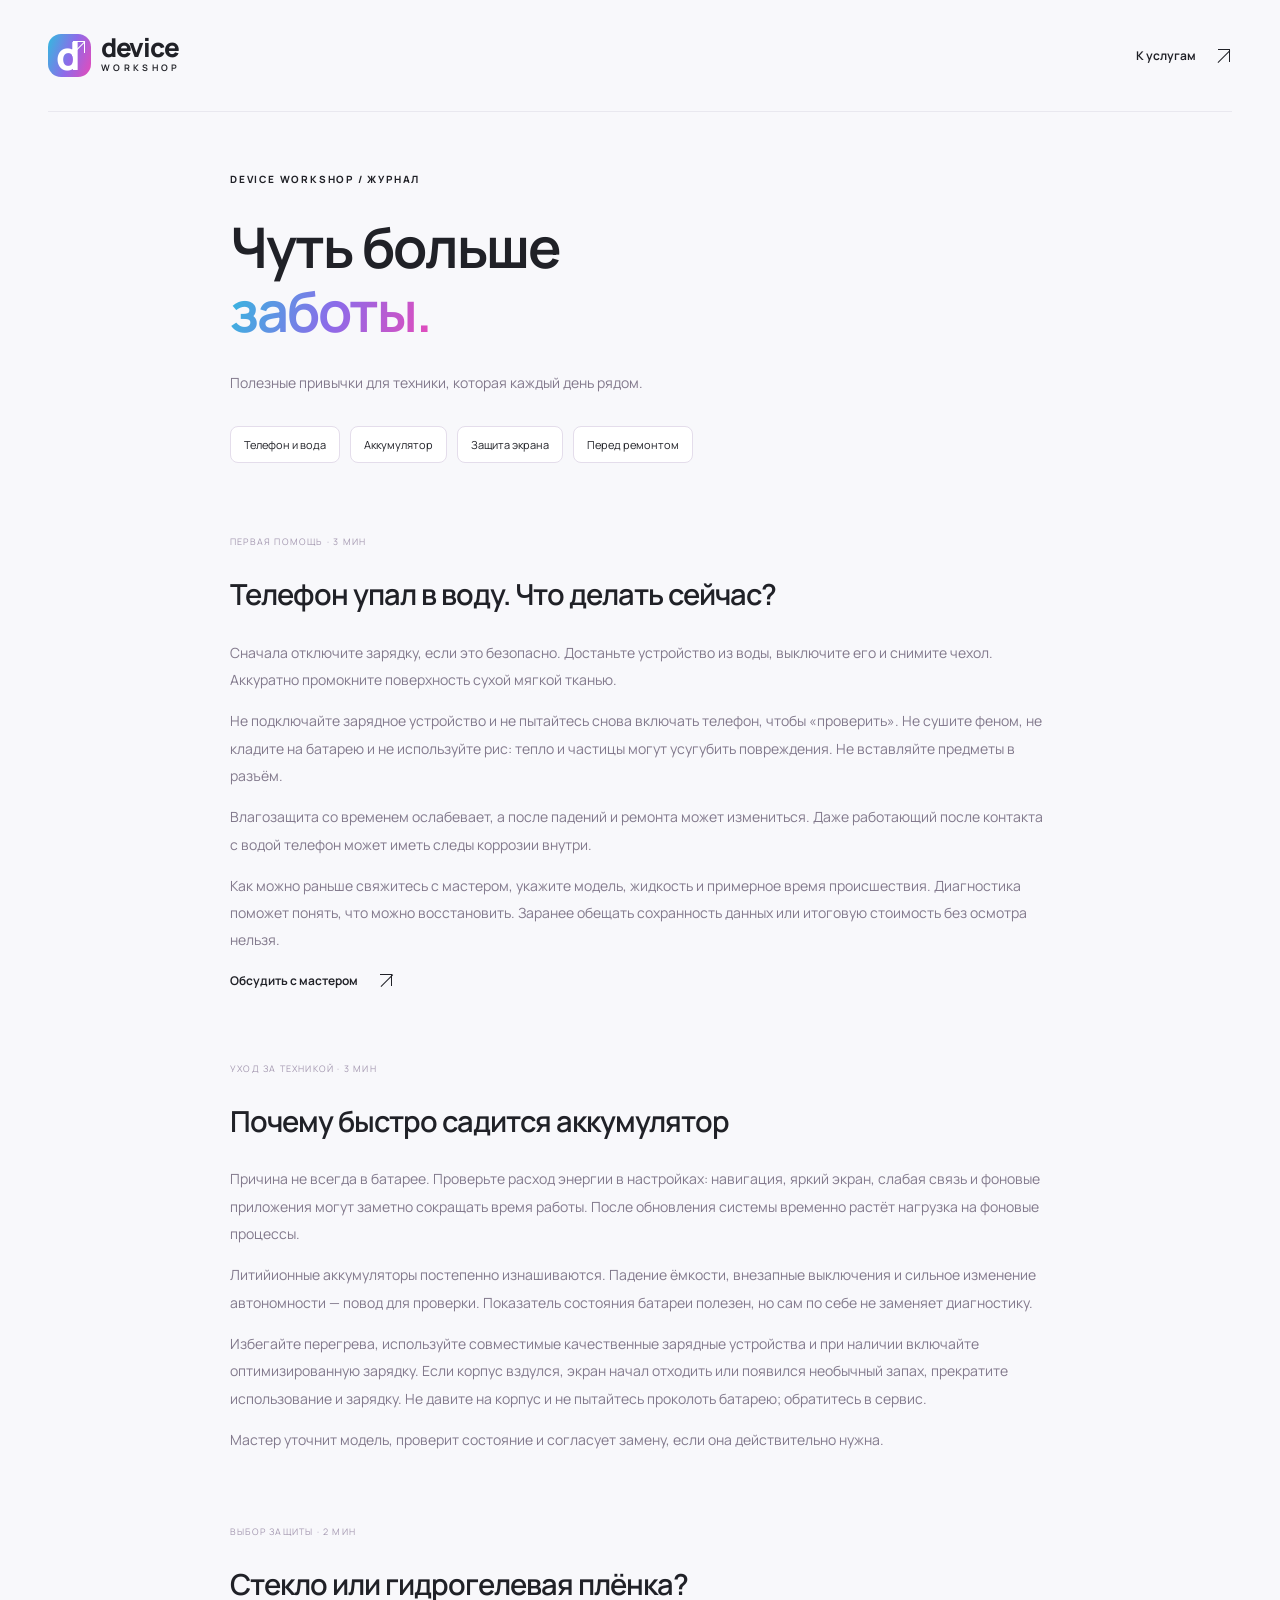
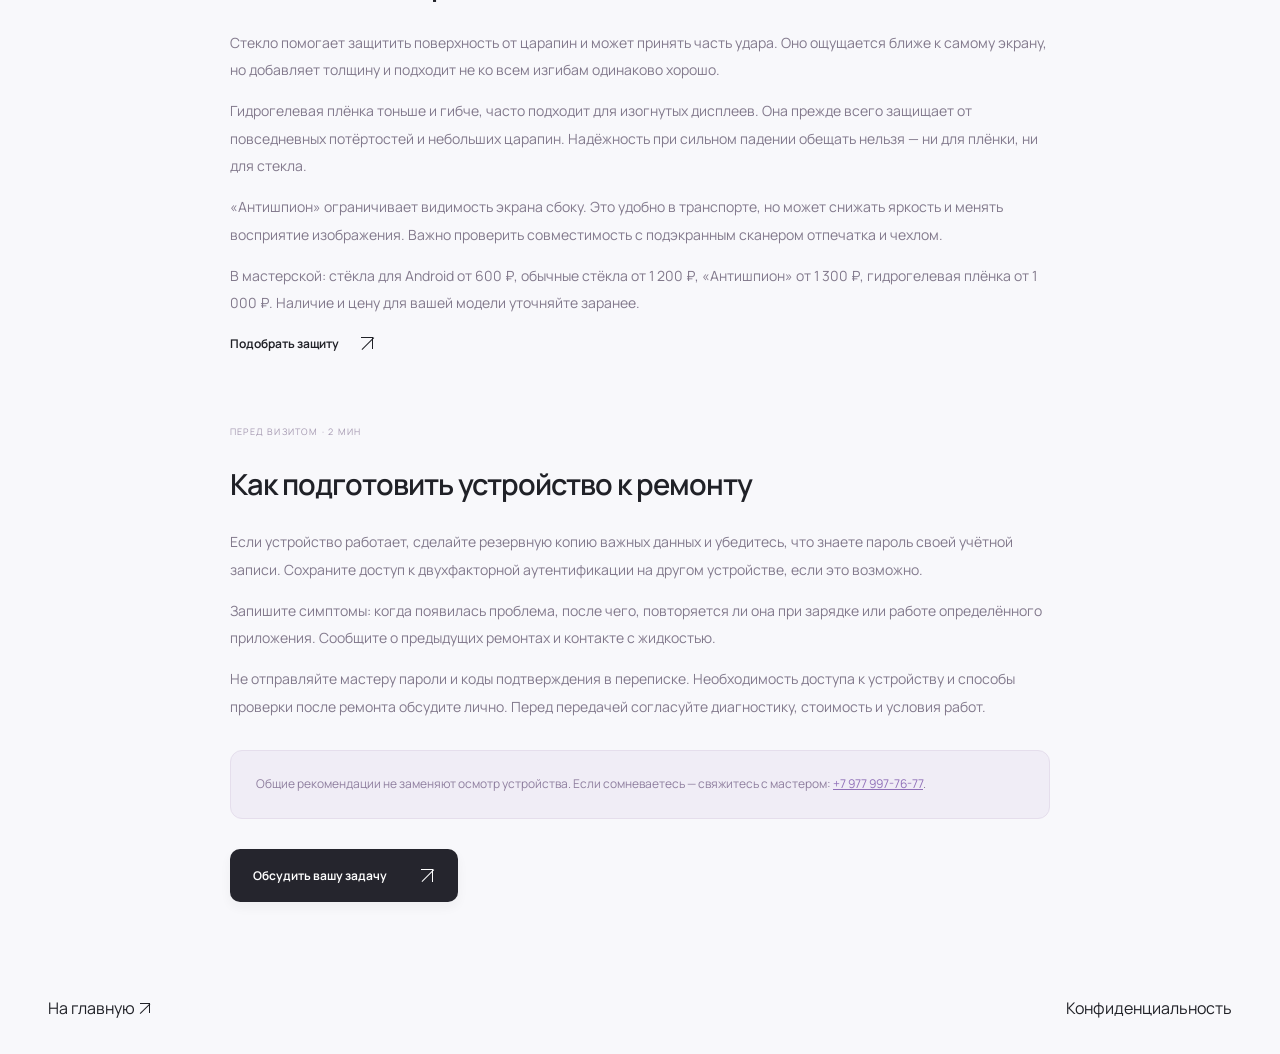
==== articles.html @ 43ae1306 "Create Device Workshop website, Telegram Mini App and bot" ====
<!doctype html><html lang="ru"><head><meta charset="utf-8"><meta name="viewport" content="width=device-width,initial-scale=1"><meta name="description" content="Что делать, если телефон упал в воду, как заботиться об аккумуляторе и выбрать защиту экрана. Советы Device Workshop."><title>Полезно знать — Device Workshop</title><link rel="icon" href="assets/favicon.svg"><link rel="stylesheet" href="styles.css"><link rel="stylesheet" href="layout.css"><link rel="stylesheet" href="extra.css"></head><body><header class="header shell"><a class="brand" href="index.html"><span class="brand-icon">d<span><span class="arrow-icon" aria-hidden="true"></span></span></span><span>device<span class="brand-sub">WORKSHOP</span></span></a><a class="text-link" href="miniapp.html">К услугам <span class="arrow-icon" aria-hidden="true"></span></a></header><main class="reading-page shell"><div class="eyebrow">DEVICE WORKSHOP / ЖУРНАЛ</div><h1>Чуть больше<br><span class="gradient-text">заботы.</span></h1><p class="reading-lead">Полезные привычки для техники, которая каждый день рядом.</p><nav class="reading-nav"><a href="#water">Телефон и вода</a><a href="#battery">Аккумулятор</a><a href="#protection">Защита экрана</a><a href="#backup">Перед ремонтом</a></nav><article id="water"><span class="article-kicker">ПЕРВАЯ ПОМОЩЬ · 3 МИН</span><h2>Телефон упал в воду. Что делать сейчас?</h2><p>Сначала отключите зарядку, если это безопасно. Достаньте устройство из воды, выключите его и снимите чехол. Аккуратно промокните поверхность сухой мягкой тканью.</p><p>Не подключайте зарядное устройство и не пытайтесь снова включать телефон, чтобы «проверить». Не сушите феном, не кладите на батарею и не используйте рис: тепло и частицы могут усугубить повреждения. Не вставляйте предметы в разъём.</p><p>Влагозащита со временем ослабевает, а после падений и ремонта может измениться. Даже работающий после контакта с водой телефон может иметь следы коррозии внутри.</p><p>Как можно раньше свяжитесь с мастером, укажите модель, жидкость и примерное время происшествия. Диагностика поможет понять, что можно восстановить. Заранее обещать сохранность данных или итоговую стоимость без осмотра нельзя.</p><a class="text-link" href="https://t.me/DeviceWorkshop">Обсудить с мастером <span class="arrow-icon" aria-hidden="true"></span></a></article><article id="battery"><span class="article-kicker">УХОД ЗА ТЕХНИКОЙ · 3 МИН</span><h2>Почему быстро садится аккумулятор</h2><p>Причина не всегда в батарее. Проверьте расход энергии в настройках: навигация, яркий экран, слабая связь и фоновые приложения могут заметно сокращать время работы. После обновления системы временно растёт нагрузка на фоновые процессы.</p><p>Литийионные аккумуляторы постепенно изнашиваются. Падение ёмкости, внезапные выключения и сильное изменение автономности — повод для проверки. Показатель состояния батареи полезен, но сам по себе не заменяет диагностику.</p><p>Избегайте перегрева, используйте совместимые качественные зарядные устройства и при наличии включайте оптимизированную зарядку. Если корпус вздулся, экран начал отходить или появился необычный запах, прекратите использование и зарядку. Не давите на корпус и не пытайтесь проколоть батарею; обратитесь в сервис.</p><p>Мастер уточнит модель, проверит состояние и согласует замену, если она действительно нужна.</p></article><article id="protection"><span class="article-kicker">ВЫБОР ЗАЩИТЫ · 2 МИН</span><h2>Стекло или гидрогелевая плёнка?</h2><p>Стекло помогает защитить поверхность от царапин и может принять часть удара. Оно ощущается ближе к самому экрану, но добавляет толщину и подходит не ко всем изгибам одинаково хорошо.</p><p>Гидрогелевая плёнка тоньше и гибче, часто подходит для изогнутых дисплеев. Она прежде всего защищает от повседневных потёртостей и небольших царапин. Надёжность при сильном падении обещать нельзя — ни для плёнки, ни для стекла.</p><p>«Антишпион» ограничивает видимость экрана сбоку. Это удобно в транспорте, но может снижать яркость и менять восприятие изображения. Важно проверить совместимость с подэкранным сканером отпечатка и чехлом.</p><p>В мастерской: стёкла для Android от 600 ₽, обычные стёкла от 1 200 ₽, «Антишпион» от 1 300 ₽, гидрогелевая плёнка от 1 000 ₽. Наличие и цену для вашей модели уточняйте заранее.</p><a class="text-link" href="miniapp.html">Подобрать защиту <span class="arrow-icon" aria-hidden="true"></span></a></article><article id="backup"><span class="article-kicker">ПЕРЕД ВИЗИТОМ · 2 МИН</span><h2>Как подготовить устройство к ремонту</h2><p>Если устройство работает, сделайте резервную копию важных данных и убедитесь, что знаете пароль своей учётной записи. Сохраните доступ к двухфакторной аутентификации на другом устройстве, если это возможно.</p><p>Запишите симптомы: когда появилась проблема, после чего, повторяется ли она при зарядке или работе определённого приложения. Сообщите о предыдущих ремонтах и контакте с жидкостью.</p><p>Не отправляйте мастеру пароли и коды подтверждения в переписке. Необходимость доступа к устройству и способы проверки после ремонта обсудите лично. Перед передачей согласуйте диагностику, стоимость и условия работ.</p></article><aside class="document-note">Общие рекомендации не заменяют осмотр устройства. Если сомневаетесь — свяжитесь с мастером: <a href="tel:+79779977677">+7 977 997-76-77</a>.</aside><a class="button button-dark" href="miniapp.html">Обсудить вашу задачу <span class="arrow-icon" aria-hidden="true"></span></a></main><footer class="footer shell"><a href="index.html">На главную <span class="arrow-icon" aria-hidden="true"></span></a><a href="privacy.html">Конфиденциальность</a></footer></body></html>
---- styles.css ----
@font-face{font-family:Manrope;src:url('assets/manrope.ttf') format('truetype');font-style:normal;font-weight:200 800;font-display:swap}

:root{--ink:#202127;--muted:#83838f;--paper:#f8f8fb;--purple:#8e6be9;--line:#e9e8ef;--gradient:linear-gradient(110deg,#36b7df 3%,#8d6be9 52%,#e74ab9 100%)}
*{box-sizing:border-box}html{scroll-behavior:smooth;scroll-padding-top:35px}body{margin:0;background:var(--paper);color:var(--ink);font-family:Manrope,Arial,sans-serif;-webkit-font-smoothing:antialiased}button,input,select,textarea{font:inherit}button,a{-webkit-tap-highlight-color:transparent}a{color:inherit;text-decoration:none}button{cursor:pointer}button:focus-visible,a:focus-visible,select:focus-visible,textarea:focus-visible{outline:3px solid #8e6be9;outline-offset:5px}button{color:inherit}::selection{background:#ded2ff}.shell{width:min(1200px,calc(100% - 96px));margin-inline:auto}.header{height:112px;display:flex;align-items:center;justify-content:space-between;border-bottom:1px solid var(--line);gap:25px}.brand{display:flex;align-items:center;gap:10px;font-size:26px;letter-spacing:-1.3px;font-weight:800;line-height:1}.brand-icon{display:flex;align-items:center;justify-content:center;width:43px;height:43px;background:var(--gradient);border-radius:13px;color:white;font-size:39px;letter-spacing:-4px;padding-right:8px;position:relative}.brand-icon>span{font-size:19px;position:absolute;right:4px;top:4px}.brand-sub{display:block;font-size:9px;letter-spacing:3.3px;line-height:1.8;font-weight:650}.desktop-nav{display:flex;gap:29px;font-size:12px;font-weight:600}.desktop-nav a:hover,.text-link:hover{color:var(--purple)}.header-contact{font-size:13px;font-weight:750;white-space:nowrap}.header-contact>span{margin-left:13px;color:var(--purple);font-size:20px}.menu-toggle{display:none}.mobile-nav[hidden]{display:none}.hero{display:grid;grid-template-columns:1.08fr 1fr;align-items:center;min-height:655px;padding-block:55px 45px;gap:20px}.eyebrow{font-size:10px;letter-spacing:1.8px;font-weight:750;display:flex;align-items:center;gap:9px}.status-dot{width:6px;height:6px;display:inline-block;flex-shrink:0;border-radius:50%;background:#83b68a;box-shadow:0 0 0 4px #83b68a14}h1{font-size:clamp(52px,5.7vw,79px);letter-spacing:-4.5px;line-height:1.08;margin:29px 0 25px;font-weight:650}.gradient-text{background:var(--gradient);background-clip:text;-webkit-text-fill-color:transparent}.hero-description{font-size:14px;line-height:1.9;color:#777883;margin:0}.hero-actions{display:flex;gap:28px;align-items:center;margin-top:32px}.button{border:0;border-radius:10px;padding:18px 23px;display:inline-flex;justify-content:space-between;align-items:center;gap:32px;font-size:12px;font-weight:650;transition:transform .2s,background .2s}.button:hover{transform:translateY(-3px)}.button-dark{background:#25252d;color:white;box-shadow:0 5px 12px #2021270c}.button-dark:hover{background:#45404f}.button>span{font-size:19px;font-weight:400}.text-link{display:inline-flex;align-items:center;gap:20px;font-size:12px;font-weight:650;transition:color .2s}.text-link>span{font-size:19px}.hero-rating{display:flex;align-items:center;gap:12px;margin-top:42px;width:max-content}.rating-logo{display:grid;place-items:center;border:1px solid var(--line);background:white;border-radius:50%;width:35px;height:35px;color:#fc493e;font-size:23px;font-weight:600}.hero-rating strong{display:block;font-size:12px}.stars{color:#b99957;letter-spacing:3px;font-size:12px}.hero-rating .stars{margin-left:8px;font-size:10px}.hero-rating small{display:block;font-size:9px;color:var(--muted);margin-top:4px}.rating-arrow{font-size:16px;margin-left:10px;color:#92919d}.hero-art{height:530px;position:relative;display:grid;place-items:center;isolation:isolate}.art-glow{position:absolute;width:420px;height:420px;background:radial-gradient(ellipse at 30% 30%,#d5efff 0,transparent 60%),radial-gradient(ellipse at 70% 65%,#ead6fa,transparent 65%);filter:blur(20px);z-index:-2}.orbit{position:absolute;width:450px;height:450px;border:1px solid #e4e0f0;border-radius:50%;z-index:-1;transform:rotate(-30deg) scaleY(.75)}.orbit-two{transform:rotate(35deg) scaleY(.75);width:510px;height:480px;border-style:dashed;opacity:.6}.phone{position:relative;width:230px;height:448px;border-radius:43px;padding:8px;background:linear-gradient(110deg,#c6c5d0,#44414d 23%,#b6b2c4 52%,#47434e 85%,#b4afc3);box-shadow:16px 25px 35px #6b52702b,2px 2px 2px #fff inset;transform:rotate(-12deg);animation:float-phone 7s ease-in-out infinite}.phone-screen{height:100%;overflow:hidden;position:relative;background:#171621;border-radius:35px;border:3px solid #17151d}.phone-island{position:absolute;width:71px;height:20px;top:9px;left:50%;transform:translateX(-50%);border-radius:30px;background:#111015;z-index:5}.screen-time{position:absolute;top:48px;left:0;width:100%;text-align:center;color:#f8eeff;font-size:45px;font-weight:550;letter-spacing:-3px;z-index:3}.screen-orb{position:absolute;border-radius:50%;filter:blur(1px)}.orb-one{width:350px;height:350px;top:105px;left:-180px;background:radial-gradient(circle at 65% 30%,#ab83f2,#704bda 45%,#29174a 72%);box-shadow:inset -6px 3px 25px #f5ceff}.orb-two{width:330px;height:330px;top:65px;left:65px;background:radial-gradient(circle at 0% 40%,#b9daff,#79a6f2 38%,#57338e 68%);box-shadow:inset 5px 5px 30px #c9e0ff}.orb-three{width:290px;height:290px;top:220px;left:0;background:radial-gradient(circle at 45% 10%,#f4acdf,#ad71bd 43%,#38203e 73%);box-shadow:inset 0 3px 18px #f6d3f0}.screen-bottom{position:absolute;bottom:36px;left:22px;color:white;z-index:4}.screen-bottom>span{display:block;font-size:36px;margin-bottom:8px}.screen-bottom strong{font-size:20px;line-height:1.3;letter-spacing:-.6px}.screen-bottom small{display:block;font-size:6px;letter-spacing:2px;margin-top:16px;color:#eee1f1}.home-indicator{position:absolute;bottom:7px;width:72px;height:3px;background:#ffffffb0;border-radius:3px;left:50%;transform:translateX(-50%)}.phone-buttons{position:absolute;left:-2px;top:96px;width:3px;height:29px;background:#77717e;border-radius:3px;box-shadow:0 39px #77717e}.floating-label{display:flex;align-items:center;position:absolute;z-index:7;background:#ffffffdb;backdrop-filter:blur(12px);border:1px solid #fff;border-radius:13px;box-shadow:0 9px 35px #4f36690c;gap:11px;font-size:10px;font-weight:600;padding:13px 17px;animation:float-label 7s ease-in-out infinite}.label-top{top:72px;right:0;transform:rotate(5deg)}.label-symbol{font-size:24px;color:#a080d4}.label-bottom{bottom:68px;left:-12px;transform:rotate(-4deg);animation-delay:-3s}.label-bottom small{display:block;font-size:8px;color:var(--muted);margin-top:4px}.check-icon{display:grid;place-items:center;border-radius:50%;width:29px;height:29px;background:#f0ebfa;color:#9a78ce;font-size:16px}.art-spark{position:absolute;color:#b69ad9}.spark-one{font-size:47px;top:70px;left:35px}.spark-two{font-size:21px;right:48px;bottom:110px}.art-caption{position:absolute;bottom:4px;right:25px;color:#aaa4b3;font-size:7px;letter-spacing:2px}.benefits{display:flex;justify-content:space-between;align-items:center;border-block:1px solid var(--line);padding-block:24px;gap:20px}.benefits>span{display:flex;align-items:center;gap:12px;font-size:11px;font-weight:550;color:#73737d}.benefits i{font-style:normal;font-size:21px;color:#9e94b4}.section{padding-block:85px 0}.section-heading{display:flex;align-items:flex-end;justify-content:space-between;margin-bottom:32px;gap:24px}.section-heading h2{margin:14px 0 0}h2{font-size:40px;line-height:1.22;letter-spacing:-1.8px;font-weight:600}.section-heading>p{font-size:11px;line-height:1.9;color:var(--muted);margin:0 0 4px}.service-grid{display:grid;grid-template-columns:repeat(3,1fr);gap:16px}.service-card{border:1px solid var(--line);border-radius:18px;background:#fff;padding:26px;display:flex;flex-direction:column;min-height:278px;transition:transform .25s,box-shadow .25s}.service-card:hover{transform:translateY(-5px);box-shadow:0 15px 40px #43305e0a}.repair-card{background:#f0edf7;border-color:#eeebf3}.protection-card{background:linear-gradient(135deg,#f0f6fb,#f9f0fa);border-color:#eeedf4}.card-top{display:flex;align-items:center;justify-content:space-between;margin-bottom:32px}.service-icon{font-size:27px;color:#8a7ba8;line-height:1}.card-tag{font-size:8px;color:#9d95aa;letter-spacing:1px}.service-card h3{font-size:19px;font-weight:650;letter-spacing:-.5px;margin:0 0 11px;line-height:1.35}.service-card p{font-size:11px;line-height:1.85;color:#8b8795;margin:0 0 25px;max-width:260px}.card-bottom{display:flex;justify-content:space-between;align-items:center;margin-top:auto;gap:5px}.price{font-size:22px;font-weight:650;letter-spacing:-.7px}.price small{font-size:12px;font-weight:450}.custom-price{font-size:10px;font-weight:550;letter-spacing:0}.circle-button{width:33px;height:33px;border:1px solid #dbd7e4;border-radius:50%;background:transparent;font-size:18px;flex-shrink:0;transition:background .2s}.circle-button:hover{background:white}.price-panel{margin-top:20px;padding:34px;background:white;border:1px solid var(--line);border-radius:18px;display:grid;grid-template-columns:1fr 2fr;gap:35px}.price-panel-heading h3{font-size:23px;line-height:1.4;letter-spacing:-.8px;font-weight:600;margin:0 0 12px}.price-panel-heading>span{font-size:10px;color:var(--muted)}.price-list>div{display:flex;align-items:center;justify-content:space-between;gap:15px;padding:13px 0;border-bottom:1px solid #f0eff4;font-size:11px}.price-list>div:first-child{padding-top:0}.price-list>div:last-child{border:0;padding-bottom:0}.price-list small{display:block;font-size:9px;color:#92909b;margin-top:5px}.price-list strong{white-space:nowrap;font-size:11px;font-weight:650}.price-note{font-size:9px;line-height:1.8;color:#97939f;margin:14px 0 0}.about-section{margin-top:85px;padding-block:65px;background:#f0eff5}.about-grid{display:grid;grid-template-columns:1fr 1fr;gap:90px;align-items:center}.about-art{min-height:360px;border:1px solid #dfdce8;border-radius:18px;position:relative;overflow:hidden;background:radial-gradient(ellipse at center,#fff8,#e5e1f0);display:grid;place-items:center}.about-grid-lines{position:absolute;inset:0;background-image:linear-gradient(#d9d4e33b 1px,transparent 1px),linear-gradient(90deg,#d9d4e33b 1px,transparent 1px);background-size:36px 36px}.tool-circle{font-size:210px;font-weight:400;line-height:1;background:var(--gradient);background-clip:text;-webkit-text-fill-color:transparent;filter:drop-shadow(0 12px 4px #8460ae19);transform:rotate(-12deg);animation:spin-slow 80s linear infinite}.about-sticker{position:absolute;bottom:46px;right:28px;background:#fbfafc;box-shadow:0 4px 14px #6a557e0d;padding:14px 18px;border-radius:4px;transform:rotate(-8deg);font-size:9px;line-height:1.6;letter-spacing:1px;font-weight:650}.about-art-label{position:absolute;top:22px;left:23px;font-size:8px;letter-spacing:2px;color:#90859f}.about-copy h2{font-size:35px;margin:17px 0 21px;line-height:1.3}.muted{color:#a29baa}.about-copy p{font-size:11px;line-height:1.95;color:#87818e;max-width:350px;margin-bottom:15px}.about-copy .text-link{margin-top:10px;font-size:11px}.review-total{display:flex;flex-direction:column;gap:6px}.review-total strong{font-size:23px;letter-spacing:-1px;font-weight:600}.review-total .stars{font-size:12px;margin-left:8px}.review-total>span{font-size:9px;color:var(--muted)}.review-grid{display:grid;grid-template-columns:1fr 1fr .83fr;gap:16px}.review-card{background:white;border:1px solid var(--line);border-radius:16px;padding:27px;display:flex;flex-direction:column}.review-card .stars{font-size:10px}.review-card blockquote{margin:20px 0 25px;font-size:12px;line-height:1.95}.review-author{display:flex;gap:11px;align-items:center;margin-top:auto}.avatar{width:33px;height:33px;border-radius:50%;display:grid;place-items:center;font-size:12px}.avatar-purple{background:#f1eafa;color:#9a79c3}.avatar-blue{background:#eaf1fa;color:#7a9cb7}.review-author strong{display:block;font-size:10px;font-weight:650}.review-author small{display:block;font-size:8px;color:var(--muted);margin-top:5px}.award-card{background:#f1ede3;border-radius:16px;padding:25px;position:relative;overflow:hidden;display:flex;flex-direction:column;justify-content:center}.award-card .eyebrow{font-size:7px;letter-spacing:1.5px;color:#9b8a6d}.award-card h3{font-size:32px;line-height:1.15;letter-spacing:-1px;font-weight:550;margin:16px 0}.award-card h3 em{font-style:normal;color:#b39a6c}.award-card p{font-size:9px;line-height:1.8;color:#a09074;margin:0}.award-flower{position:absolute;right:16px;top:12px;color:#d9c9a6;font-size:56px}.contacts-section{padding-top:85px}.contact-card{display:grid;grid-template-columns:1fr 1.1fr;overflow:hidden;border-radius:21px;background:white;border:1px solid var(--line)}.contact-copy{padding:43px}.contact-copy h2{font-size:43px;margin:20px 0 25px}.contact-address{font-size:14px;line-height:1.8;font-weight:550}.hours{font-size:10px;color:#92909b;display:flex;align-items:center;gap:9px;margin:14px 0 25px}.contact-phone{font-size:21px;font-weight:650;letter-spacing:-.6px;display:block}.telegram-link{display:block;font-size:12px;color:#8d73b8;margin-top:18px}.telegram-link>span{display:block;font-size:9px;color:#a39ba9;margin-top:6px}.contact-features{display:flex;flex-wrap:wrap;gap:6px;margin-top:29px}.contact-features>span{padding:6px 8px;background:#f7f6f9;border-radius:5px;font-size:8px;color:#98909e}.location-panel{background:#eeedf3;position:relative;display:flex;align-items:flex-end;min-height:440px;isolation:isolate}.map-grid{position:absolute;inset:0;overflow:hidden;z-index:-1;background-color:#f0eef4;background-image:linear-gradient(25deg,transparent 40%,#e4e0eb 40%,#e4e0eb 43%,transparent 43%),linear-gradient(115deg,transparent 40%,#e4e0eb 40%,#e4e0eb 44%,transparent 44%);background-size:110px 110px;mask-image:linear-gradient(black 50%,transparent 95%)}.map-park{background:#dfe7df;border:8px solid #e8eee6;border-radius:20px;width:120px;height:200px;position:absolute;transform:rotate(25deg)}.park-one{top:-40px;left:40px}.park-two{top:130px;right:-45px;width:150px;height:180px}.map-road{position:absolute;background:#fff;border:1px solid #e6e2ec;height:28px;width:750px;transform:rotate(-28deg);left:-80px;top:165px}.road-two{top:25px;left:100px;width:450px;transform:rotate(65deg);height:18px}.map-road-label{position:absolute;top:198px;left:35px;transform:rotate(-28deg);font-size:9px;color:#a29aa9}.map-marker{position:absolute;top:95px;left:44%;display:flex;align-items:center;flex-direction:column;gap:12px}.map-marker>span{width:51px;height:51px;background:var(--gradient);color:white;display:grid;place-items:center;border-radius:18px 18px 18px 2px;transform:rotate(-7deg);font-size:24px;box-shadow:0 10px 25px #a171c633;font-weight:700}.map-marker>div{background:white;border-radius:7px;padding:9px 14px;font-size:10px;box-shadow:0 4px 12px #00000008;font-weight:650;white-space:nowrap}.map-marker small{display:block;text-align:center;font-size:8px;color:#9f95a7;margin-top:4px;font-weight:450}.map-overlay{width:100%;padding:30px 45px;text-align:center}.map-overlay>span{display:block;font-size:11px;color:#9d93a7;margin-bottom:19px}.map-overlay .button{width:100%;max-width:270px}.map-card-link{font-size:9px;display:block;margin-top:15px;color:#8c7d9b}.closing{display:flex;align-items:center;justify-content:space-between;padding-block:45px;border-bottom:1px solid var(--line);gap:20px}.closing>span{font-size:16px;letter-spacing:-.4px}.closing button{font-size:18px;font-weight:600;background:none;border:0;letter-spacing:-.4px}.closing button>span{margin-left:15px;color:#a88cc7}.footer{display:flex;align-items:center;justify-content:space-between;padding-block:35px;gap:20px}.footer .brand{font-size:20px}.footer .brand-icon{width:33px;height:33px;border-radius:10px;font-size:30px}.footer .brand-icon>span{font-size:14px}.footer .brand-sub{font-size:7px;letter-spacing:2.4px}.footer>span{font-size:9px;color:#9d97a6}dialog{border:1px solid #e9e3ef;padding:36px;border-radius:20px;width:min(480px,calc(100% - 32px));color:var(--ink);box-shadow:0 25px 100px #17132433;background:#fdfcfe}dialog::backdrop{background:#1e172a66;backdrop-filter:blur(6px)}dialog h2{margin:20px 0 15px;font-size:34px}dialog p{font-size:12px;line-height:1.8;color:var(--muted)}.dialog-close{position:absolute;right:14px;top:9px;background:none;border:0;font-size:28px;color:#9787a7}form label{display:block;font-size:11px;font-weight:650;margin:20px 0 8px}select,textarea{width:100%;padding:12px;border:1px solid #ded8e7;border-radius:8px;background:white;font-size:12px;color:var(--ink)}textarea{resize:vertical}form .button{width:100%;margin-top:22px}.form-note{font-size:9px;line-height:1.8;display:block;margin-top:12px;color:#99909f}.dialog-phone{display:block;font-size:11px;text-align:center;margin-top:20px;color:#8365a3}.reveal{opacity:0;transform:translateY(22px);transition:opacity .7s,transform .7s}.reveal.is-visible{opacity:1;transform:translateY(0)}@keyframes float-phone{0%,100%{transform:rotate(-12deg) translateY(0)}50%{transform:rotate(-9deg) translateY(-12px)}}@keyframes float-label{0%,100%{translate:0 0}50%{translate:0 -7px}}@keyframes spin-slow{to{transform:rotate(348deg)}}
@media(min-width:1500px){.hero{min-height:720px}.hero-art{height:590px}.phone{width:250px;height:488px}.label-top{top:90px}.label-bottom{bottom:85px}.screen-bottom strong{font-size:24px}}
@media(max-width:1100px){.shell{width:calc(100% - 64px)}.desktop-nav{gap:18px;font-size:11px}.header-contact{font-size:11px}.hero{min-height:600px}h1{font-size:62px;letter-spacing:-3.5px}.hero-art{height:470px}.phone{width:205px;height:405px}.orbit{width:350px;height:350px}.orbit-two{width:390px;height:400px}.floating-label{padding:11px;font-size:9px}.label-top{right:-5px;top:60px}.label-bottom{left:-10px;bottom:60px}.hero-description{font-size:12px}.hero-actions{gap:18px}.hero-actions .button{gap:20px;padding:16px}.about-grid{gap:50px}.service-card{padding:22px}.service-card h3{font-size:17px}.contact-copy{padding:30px}.contact-phone{font-size:19px}}
@media(max-width:800px){.shell{width:calc(100% - 40px)}.header{height:84px}.desktop-nav{display:none}.header-contact{margin-left:auto}.menu-toggle{display:block;border:1px solid var(--line);background:white;width:35px;height:35px;border-radius:9px;font-size:19px}.mobile-nav{position:absolute;top:83px;left:20px;right:20px;z-index:30;background:white;padding:20px;box-shadow:0 20px 30px #31234614;border:1px solid var(--line);border-radius:0 0 15px 15px;display:flex;flex-direction:column;gap:22px;font-size:13px}.hero{grid-template-columns:1fr 1fr;gap:0;min-height:520px;padding-block:40px}.hero-art{height:430px}.phone{width:175px;height:350px;border-radius:34px;padding:6px}.phone-screen{border-radius:29px}.screen-time{font-size:36px}.screen-bottom{left:15px;bottom:25px}.screen-bottom strong{font-size:17px}.screen-bottom>span{font-size:28px}.screen-bottom small{font-size:5px;margin-top:12px}.hero h1{font-size:49px;letter-spacing:-2.7px}.hero-description{font-size:11px}.hero-actions{flex-direction:column;align-items:flex-start;gap:18px;margin-top:24px}.hero-rating{margin-top:27px}.label-top{top:40px;right:-5px;font-size:8px}.label-symbol{font-size:19px}.label-bottom{bottom:45px;left:-4px;font-size:8px}.label-bottom small{font-size:6px}.check-icon{width:22px;height:22px}.art-caption{font-size:5px;letter-spacing:1px;right:0}.orbit{width:280px;height:340px}.orbit-two{width:300px;height:350px}.art-glow{width:280px;height:340px}.spark-one{left:0;top:25px;font-size:32px}.spark-two{right:0;bottom:90px}.benefits{display:grid;grid-template-columns:1fr 1fr;gap:18px;padding-block:20px}.benefits>span{font-size:10px}.section{padding-top:60px}.section-heading{align-items:flex-start}h2{font-size:32px}.section-heading>p{font-size:10px;max-width:210px;margin-top:25px}.service-grid{gap:10px}.service-card{padding:18px;min-height:280px}.service-card h3{font-size:16px}.service-card p{font-size:10px}.card-tag{font-size:6px}.card-top{margin-bottom:26px}.custom-price{font-size:9px;max-width:115px;line-height:1.7}.price-panel{padding:25px;grid-template-columns:1fr 1.8fr;gap:25px}.price-panel-heading h3{font-size:20px}.about-section{margin-top:60px;padding-block:40px}.about-grid{gap:30px}.about-art{min-height:340px}.tool-circle{font-size:170px}.about-sticker{right:15px;font-size:7px;bottom:60px}.about-copy h2{font-size:28px}.about-copy p{font-size:10px}.review-grid{grid-template-columns:1fr 1fr;gap:12px}.award-card{grid-column:1/-1;min-height:150px;padding:25px;display:block}.award-card h3{font-size:26px;margin-block:12px}.award-card h3 br{display:none}.award-card p{position:absolute;right:90px;bottom:38px;font-size:10px}.award-flower{top:42px;right:25px}.review-card{padding:22px}.review-card blockquote{font-size:11px}.review-total strong{font-size:20px}.contact-card{grid-template-columns:1fr 1fr}.contact-copy{padding:28px}.contact-copy h2{font-size:32px}.contact-address{font-size:12px}.contact-phone{font-size:16px}.map-overlay{padding:25px}.map-overlay>span{font-size:9px}.map-overlay .button{font-size:10px;gap:10px;padding:15px}.map-marker{left:25%}.closing>span{font-size:13px;max-width:250px}.closing button{font-size:14px}.footer>span{font-size:8px}.footer>span:nth-child(2){display:none}}
@media(max-width:560px){html{scroll-padding-top:20px}.header{height:78px}.brand{font-size:23px}.brand-icon{width:37px;height:37px;font-size:34px}.brand-sub{font-size:8px;letter-spacing:2.8px}.header-contact{font-size:0}.header-contact>span{font-size:22px;margin:0}.hero{grid-template-columns:1fr;padding-top:39px;padding-bottom:22px;gap:0}.hero-copy{position:relative;z-index:2}.eyebrow{font-size:8px;letter-spacing:1.4px}.hero h1{font-size:clamp(51px,12vw,69px);letter-spacing:-3px;margin-top:23px;margin-bottom:21px}.hero-description{font-size:12px;line-height:1.9}.hero-actions{flex-direction:row;align-items:center;gap:24px;margin-top:26px}.hero-actions .button{font-size:11px;padding:15px 19px;gap:20px}.text-link{font-size:11px;gap:12px}.hero-rating{margin-top:26px}.hero-art{height:425px;margin-top:12px;width:100%;max-width:400px;justify-self:center}.phone{width:189px;height:373px;border-radius:37px}.phone-screen{border-radius:31px}.screen-bottom strong{font-size:19px}.screen-time{font-size:39px}.label-top{top:58px;right:0;font-size:9px;padding:12px}.label-bottom{bottom:35px;left:0;font-size:9px;padding:12px}.label-bottom small{font-size:7px}.orbit{width:315px;height:345px}.orbit-two{width:330px;height:360px}.art-caption{bottom:0;right:10px;font-size:6px}.spark-one{left:15px;top:48px}.spark-two{right:20px;bottom:90px}.benefits{gap:18px 8px}.benefits>span{font-size:9px;gap:8px}.benefits i{font-size:18px}.section{padding-top:52px}.section-heading{display:block;margin-bottom:24px}.section-heading h2{font-size:32px;margin-top:12px}.section-heading>p{font-size:11px;max-width:none;margin-top:16px}.service-grid{grid-template-columns:1fr;gap:12px}.service-card{padding:24px;min-height:236px}.card-top{margin-bottom:22px}.card-tag{font-size:8px}.service-card h3{font-size:21px}.service-card h3 br{display:none}.service-card p{font-size:12px;max-width:290px;margin-bottom:24px}.custom-price{font-size:11px;max-width:none}.circle-button{width:36px;height:36px}.price-panel{padding:24px;grid-template-columns:1fr;gap:28px}.price-panel-heading h3{font-size:22px}.price-panel-heading h3 br{display:none}.price-panel-heading>span{font-size:11px}.price-list>div{padding-block:15px;font-size:11px}.price-list strong{font-size:11px}.price-list small{font-size:9px;line-height:1.6;max-width:185px}.price-note{font-size:9px;line-height:1.9}.about-section{margin-top:52px}.about-grid{grid-template-columns:1fr;gap:32px}.about-art{min-height:275px}.tool-circle{font-size:190px}.about-sticker{bottom:35px;right:25px;font-size:8px}.about-copy h2{font-size:32px}.about-copy p{font-size:12px;max-width:none}.about-copy .text-link{font-size:12px}.review-total{margin-top:20px;flex-direction:row;align-items:center;justify-content:space-between;gap:10px}.review-total>span{font-size:8px}.review-total strong{font-size:21px}.review-total .stars{font-size:10px;margin-left:5px}.review-grid{grid-template-columns:1fr}.review-card{padding:26px}.review-card blockquote{font-size:12px}.review-author strong{font-size:11px}.review-author small{font-size:9px}.award-card{grid-column:auto;min-height:186px}.award-card h3{font-size:31px}.award-card h3 br{display:block}.award-card p{font-size:9px;right:20px;bottom:30px}.award-flower{top:25px;right:28px}.contact-card{grid-template-columns:1fr}.contact-copy{padding:30px}.contact-copy h2{font-size:38px}.contact-address{font-size:14px}.contact-phone{font-size:22px}.telegram-link{font-size:13px}.telegram-link>span{font-size:10px}.contact-features>span{font-size:8px}.location-panel{min-height:350px}.map-marker{top:50px;left:40%}.map-overlay{padding:25px 30px}.map-overlay>span{font-size:10px}.map-overlay .button{font-size:12px;padding:16px 20px}.closing{padding-block:32px;align-items:flex-start;flex-direction:column;gap:15px}.closing>span{max-width:none;font-size:12px}.closing button{font-size:20px;padding:0}.footer{padding-block:28px}.footer .brand{font-size:18px}.footer>span{font-size:8px;max-width:115px;text-align:right;line-height:1.8}dialog{padding:30px 24px}dialog h2{font-size:31px}.desktop-break{display:none}}
@media(prefers-reduced-motion:reduce){html{scroll-behavior:auto}*,*::before,*::after{animation:none!important;transition:none!important}.reveal{opacity:1;transform:none}}
---- layout.css ----
.article-grid{display:grid;grid-template-columns:repeat(3,1fr);gap:16px}
.article-card{padding:12px 12px 23px;background:white;border:1px solid var(--line);border-radius:16px;transition:transform .2s}.article-card:hover{transform:translateY(-4px)}
.article-art{height:155px;display:grid;place-items:center;font-size:110px;border-radius:9px;color:#a390bb;line-height:1}.water-art{background:linear-gradient(120deg,#e5effa,#ebe5f5);color:#a2b7d6}.battery-art{background:linear-gradient(120deg,#ece5f8,#f4e6ef);color:#b79cce}.glass-art{background:linear-gradient(120deg,#ebf2ef,#e7e7f5);color:#9cb9b9}
.article-card>small{display:block;margin:20px 12px 10px;font-size:7px;letter-spacing:1.3px;color:var(--muted)}.article-card h3{font-size:17px;line-height:1.5;margin:0 12px 20px;letter-spacing:-.5px;font-weight:600}.article-read{font-size:10px;margin-left:12px;color:#93819f}
.legal-links{display:flex;gap:18px;font-size:9px;color:#9a91a3}.legal-links a:hover{color:var(--purple)}.mobile-dock{display:none}
.cookie-notice[hidden]{display:none}.cookie-notice{position:fixed;left:24px;bottom:24px;z-index:40;background:#fff;border:1px solid #e6deef;border-radius:13px;padding:16px;max-width:430px;display:flex;align-items:center;gap:18px;box-shadow:0 10px 40px #30213e18}.cookie-notice p{font-size:10px;line-height:1.8;color:#8c8297;margin:0}.cookie-notice a{text-decoration:underline}.cookie-notice button{border:0;border-radius:6px;padding:10px 13px;font-size:10px;background:#f0eaf8;white-space:nowrap}
.reading-page{max-width:820px;padding-block:60px}.reading-page h1{font-size:56px;line-height:1.15;letter-spacing:-2px}.reading-lead{font-size:16px;color:var(--muted);line-height:1.8}.reading-nav{display:flex;gap:10px;flex-wrap:wrap;margin:30px 0}.reading-nav a{padding:10px 13px;border:1px solid #e4ddeb;background:white;border-radius:8px;font-size:11px}.reading-page article,.reading-page section{padding-top:35px;margin-bottom:30px;scroll-margin-top:30px}.reading-page h2{font-size:29px;line-height:1.4;letter-spacing:-1px}.reading-page p{font-size:14px;line-height:1.95;color:#82798c}.reading-page p a,.document-note a{color:#9070b8;text-decoration:underline}.document-note{padding:22px 25px;border:1px solid #e5deec;border-radius:12px;background:#f0edf6;font-size:12px;line-height:1.9;color:#8f7f9f;margin-block:30px}.article-kicker{font-size:9px;letter-spacing:1.2px;color:#a599b1}
.mini-body{background:var(--paper);color:var(--ink)}.mini-shell{width:min(680px,calc(100% - 36px));margin:auto;padding-bottom:25px}.mini-header{display:flex;align-items:center;justify-content:space-between;padding-block:25px 35px}.mini-phone{width:38px;height:38px;background:#eeebf5;border-radius:50%;display:grid;place-items:center;font-size:22px;color:#9476ba}.mini-title{font-size:45px;letter-spacing:-2px;margin:18px 0}.mini-intro{color:var(--muted);font-size:13px;line-height:1.9}.mini-tabs{display:flex;gap:7px;overflow:auto;padding-block:15px 20px;scrollbar-width:thin}.mini-tabs button{border:1px solid var(--line);background:white;border-radius:8px;font-size:11px;padding:10px 14px;white-space:nowrap}.mini-tabs button.active{background:#27242f;color:white;border-color:#27242f}.mini-catalog{display:grid;grid-template-columns:1fr 1fr;gap:10px}#catalog-status{font-size:12px;color:var(--muted);line-height:1.8}
.mini-service{text-align:left;background:white;border:1px solid var(--line);border-radius:13px;padding:20px;display:flex;flex-direction:column;min-height:160px}.mini-service.selected{border-color:#9f80cf;background:#f2edf9;box-shadow:inset 0 0 0 1px #9f80cf}.mini-service strong{font-size:13px;line-height:1.5;letter-spacing:-.2px}.mini-service small{font-size:10px;line-height:1.75;color:#98909e;display:block;margin:10px 0 16px}.mini-price{font-size:14px;font-weight:650;margin-top:auto}
.order-section{margin-top:30px;background:white;border:1px solid var(--line);padding:25px;border-radius:16px;scroll-margin-top:20px}.order-section h2{font-size:26px;letter-spacing:-1px}.selected-service{border-radius:7px;padding:14px;background:#f2edf7;color:#9676ba;font-size:12px;line-height:1.7}form input:not([type=checkbox]){width:100%;padding:12px;border:1px solid #ded8e7;border-radius:8px;background:white;font-size:12px;color:var(--ink)}input:focus-visible{outline:3px solid #8e6be9;outline-offset:3px}.order-mode{font-size:10px;line-height:1.8;color:#9a8fa4}.order-submit{width:100%}.order-section form .button{margin-top:12px}#order-result{font-size:12px;line-height:1.9;color:#8e73b0}
.mini-help{margin-top:30px;padding:0 5px}.mini-help h3{font-size:20px;letter-spacing:-.5px;font-weight:600}.mini-help a{display:block;font-size:13px;margin-block:16px;color:#9873ba}.mini-help p{font-size:12px;line-height:1.9;color:var(--muted)}.mini-footer{border-top:1px solid var(--line);margin-top:25px;padding-top:20px;display:flex;flex-wrap:wrap;gap:15px;font-size:10px;color:#a094aa}.mini-body .price-note{padding-inline:5px;margin-top:25px}
---- extra.css ----
.arrow-icon{display:inline-block;width:.65em;height:.65em;position:relative;border-top:1.3px solid currentColor;border-right:1.3px solid currentColor;vertical-align:.05em;margin-inline:2px}.arrow-icon::after{content:'';position:absolute;right:-.08em;top:-.04em;width:.9em;height:1.3px;background:currentColor;transform:rotate(-45deg);transform-origin:right center}.copy-button{background:#ece5f5;border:0;border-radius:8px;padding:12px 15px;font-size:11px;margin-top:12px}#message-fallback{border-top:1px solid var(--line);padding-top:20px;margin-top:20px}#message-fallback[hidden]{display:none}#message-fallback label{display:block;font-size:11px;margin-bottom:10px}#copy-status{font-size:11px;line-height:1.8;color:var(--muted)}#message-fallback .text-link{margin-top:15px}.mini-body{background:var(--paper)}
.contact-copy,.location-panel{min-width:0}
@media(max-width:560px){.hero-art{overflow:clip}.contact-card{grid-template-columns:minmax(0,1fr)}.contact-copy{padding:26px}.contact-phone{font-size:clamp(17px,5vw,22px)}}
@media(max-width:800px){.legal-links{gap:10px;font-size:8px;flex-wrap:wrap;max-width:210px}.article-art{height:130px}.article-card h3{font-size:14px}.article-card>small{font-size:6px;letter-spacing:.8px}.reading-page h1{font-size:45px}.reading-page{padding-block:40px}}
@media(max-width:560px){body:not(.mini-body){padding-bottom:76px}.article-grid{grid-template-columns:1fr}.article-art{height:170px;font-size:120px}.article-card h3{font-size:20px}.article-card>small{font-size:8px;margin-top:22px}.article-read{font-size:11px}.mobile-dock{position:fixed;bottom:0;left:0;right:0;display:flex;align-items:center;justify-content:space-around;background:#fffffff0;backdrop-filter:blur(15px);border-top:1px solid #e8e1ef;z-index:35;padding:8px 10px max(8px,env(safe-area-inset-bottom));gap:8px}.mobile-dock a{display:flex;flex-direction:column;align-items:center;gap:4px;font-size:9px;flex:1;padding:5px;border-radius:9px}.mobile-dock a>span{font-size:18px;line-height:1}.mobile-dock .dock-primary{background:#2b2634;color:white;padding-block:9px}.cookie-notice{left:12px;right:12px;bottom:85px;padding:12px;gap:10px}.cookie-notice p{font-size:9px}.footer{flex-wrap:wrap}.legal-links{order:3;max-width:none;width:100%;justify-content:space-between;font-size:8px}.reading-page{padding-block:35px}.reading-page h1{font-size:36px;letter-spacing:-1.5px}.reading-page h2{font-size:25px}.reading-page p{font-size:12px;line-height:1.95}.document-note{padding:18px;font-size:11px}.reading-nav a{font-size:10px;padding:9px}.mini-title{font-size:39px}.mini-catalog{gap:8px}.mini-service{padding:16px;min-height:170px}.mini-service strong{font-size:12px}.mini-service small{font-size:9px}.mini-price{font-size:13px}.order-section{padding:21px}.order-section h2{font-size:24px}.mini-header .brand{font-size:23px}}
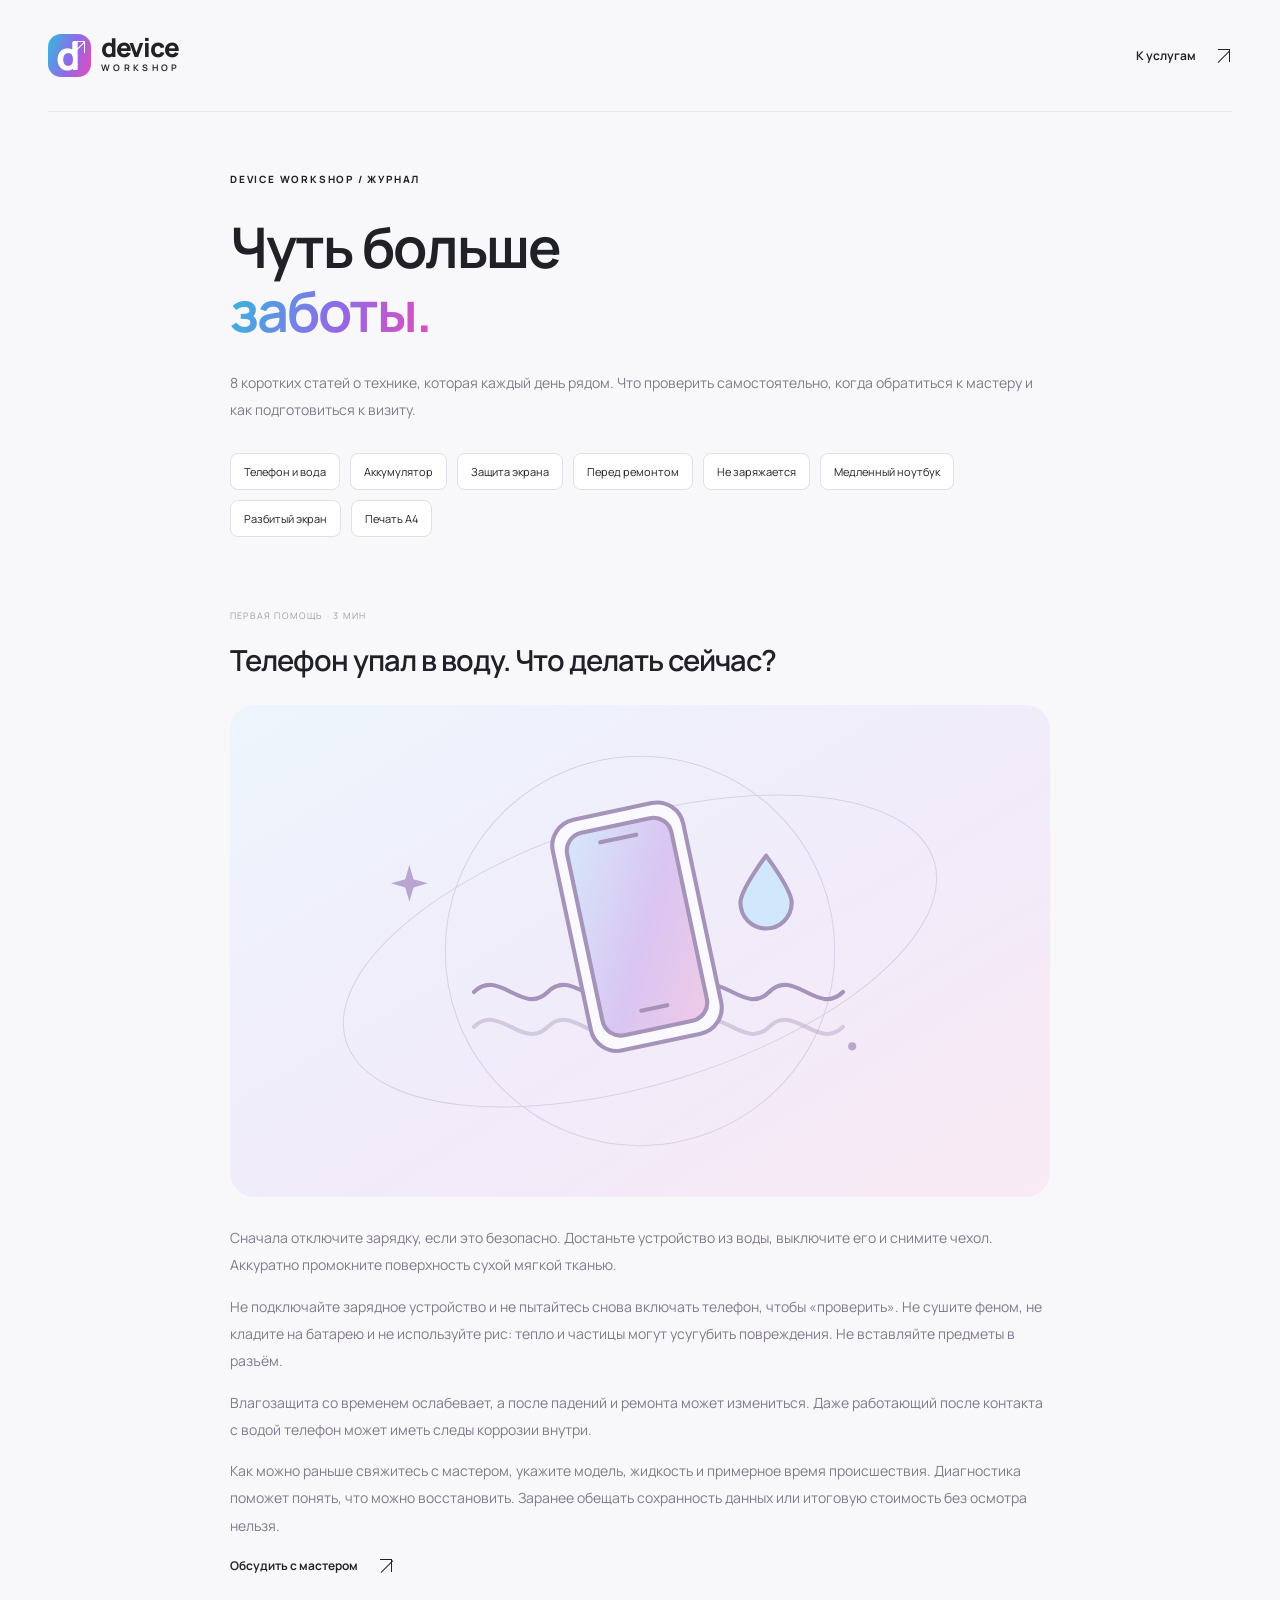
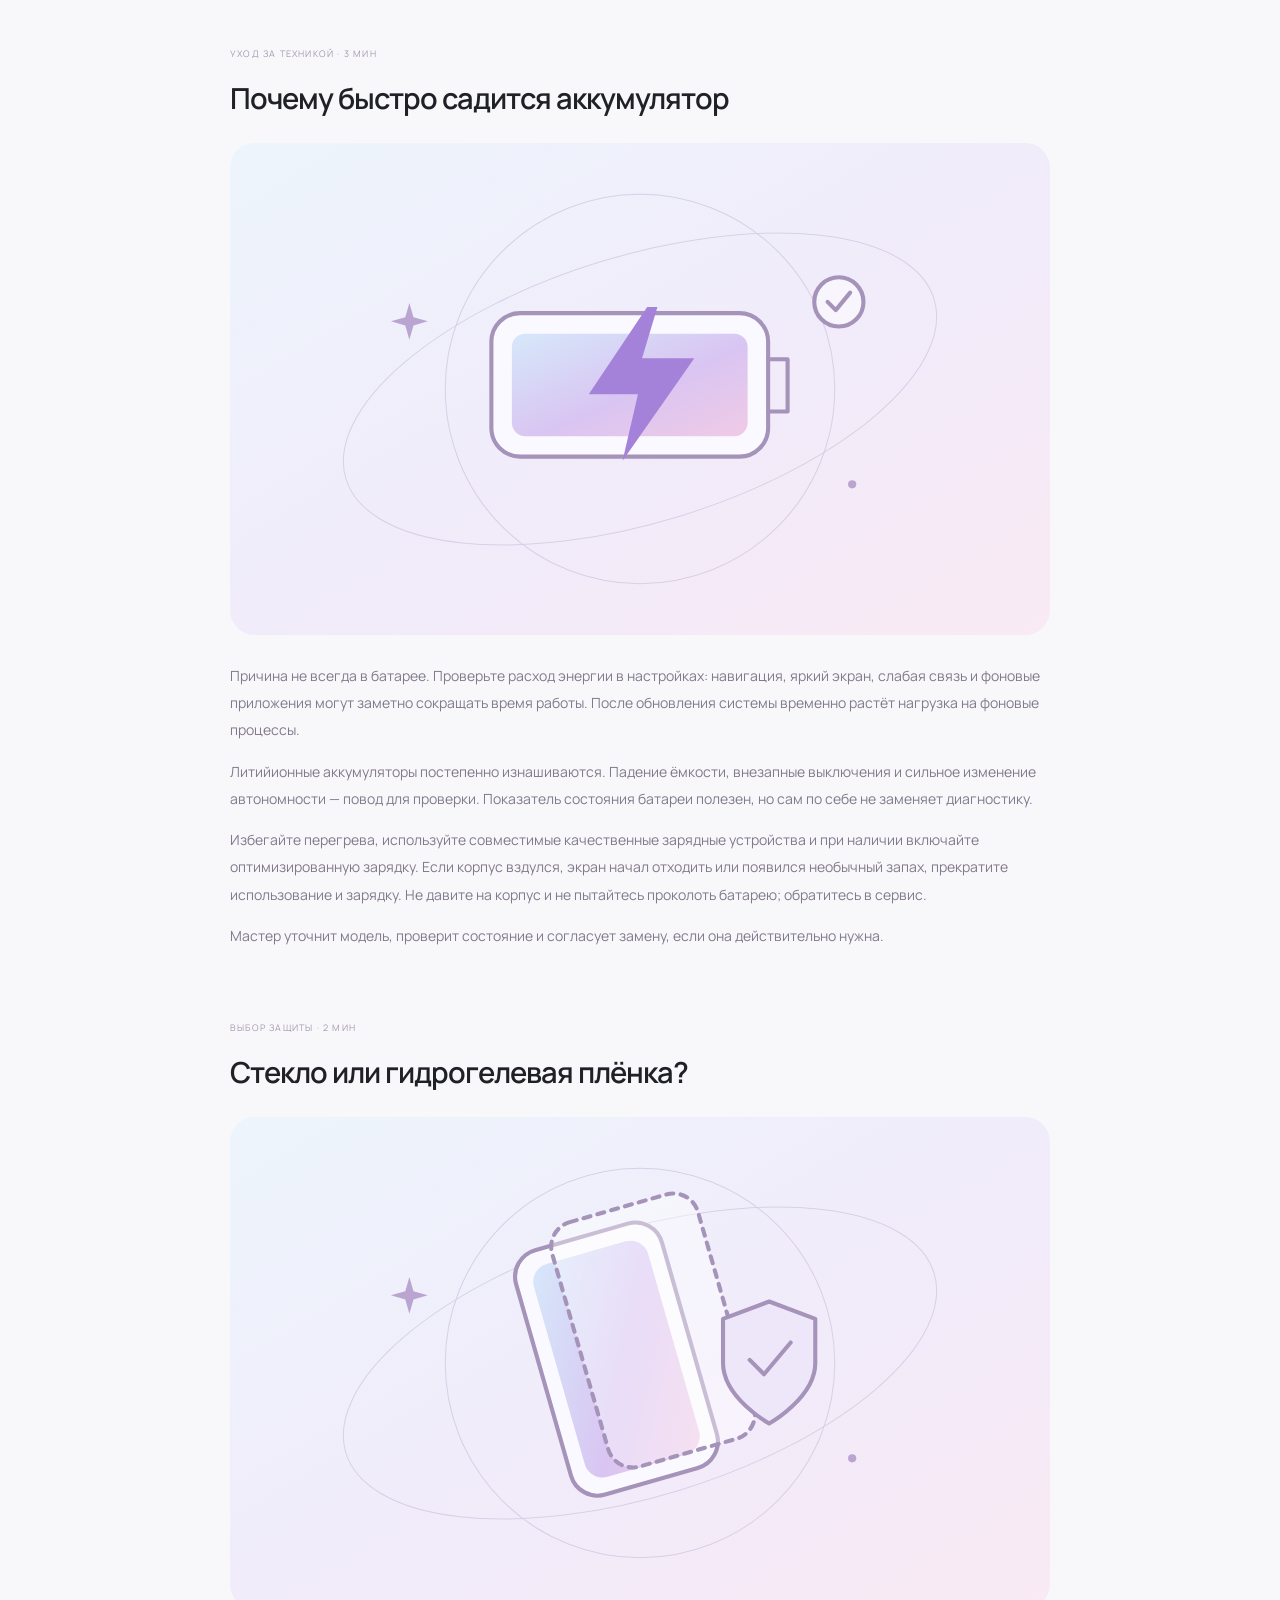
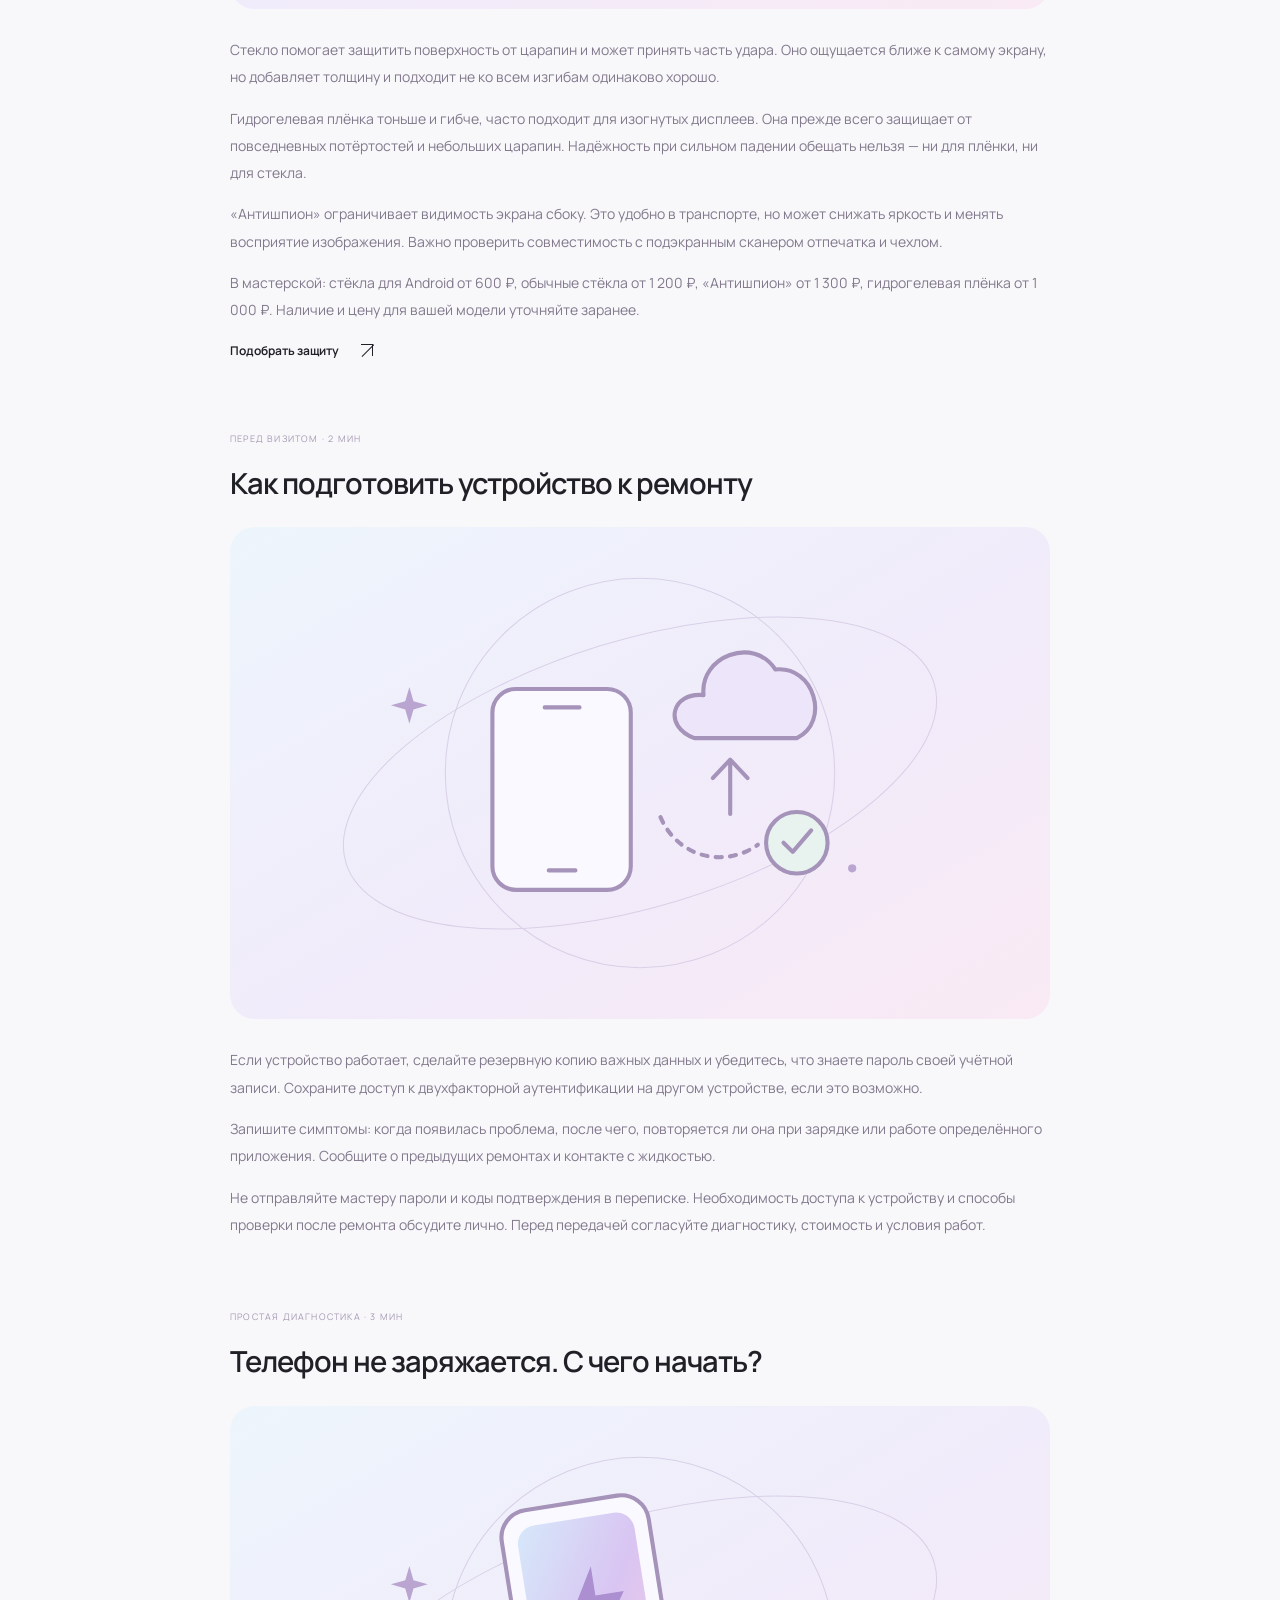
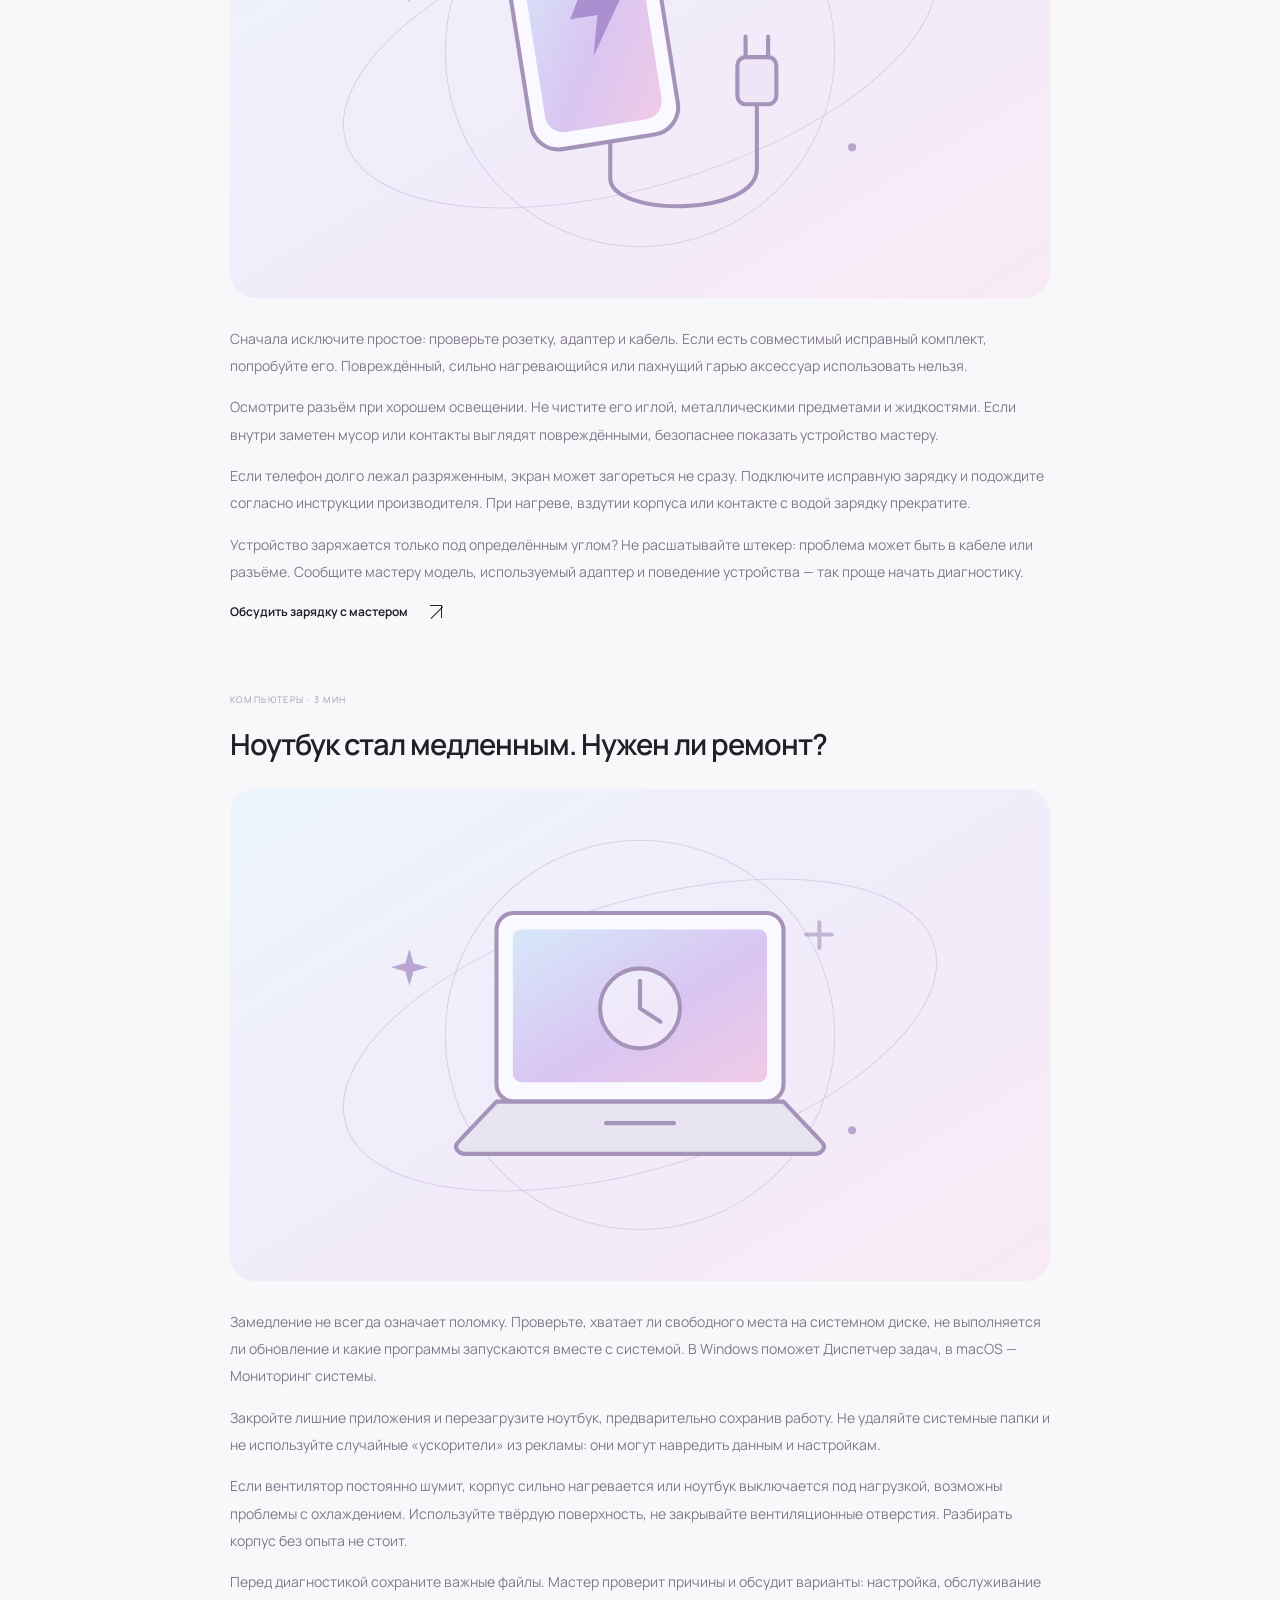
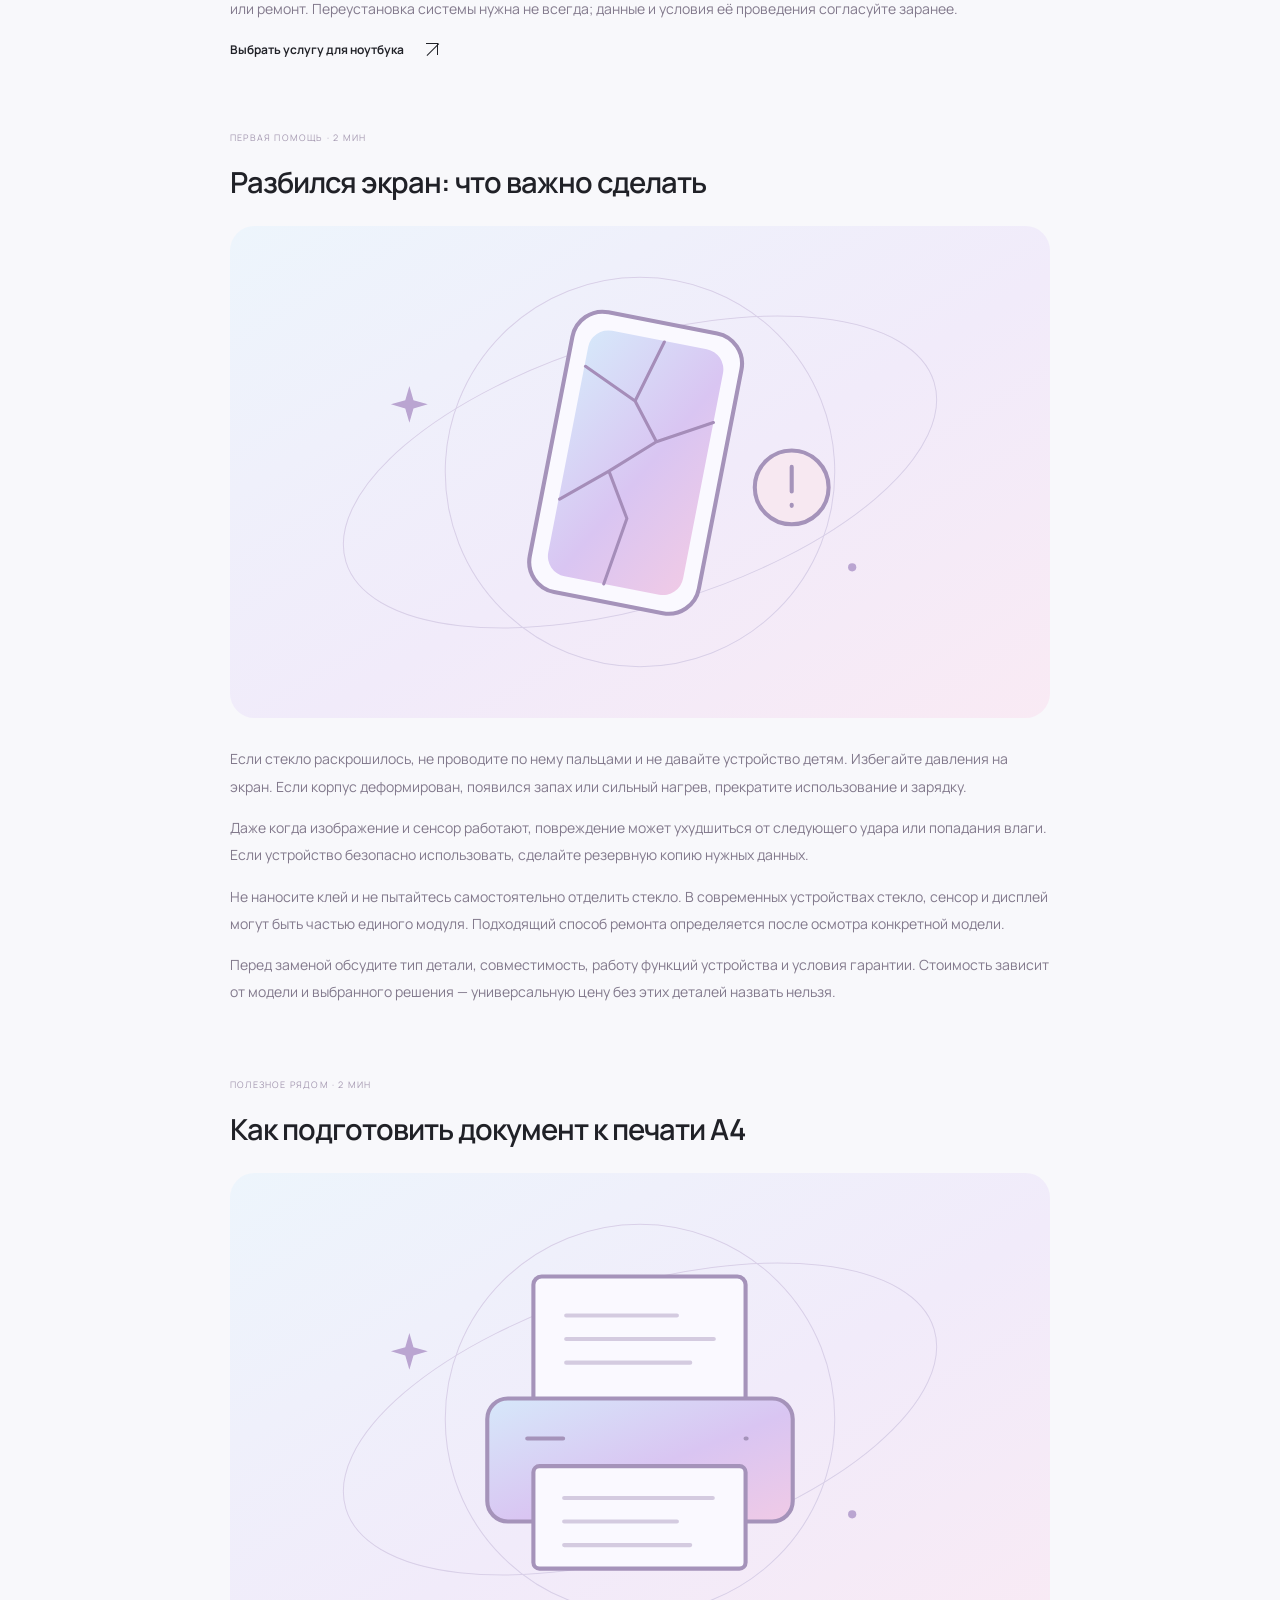
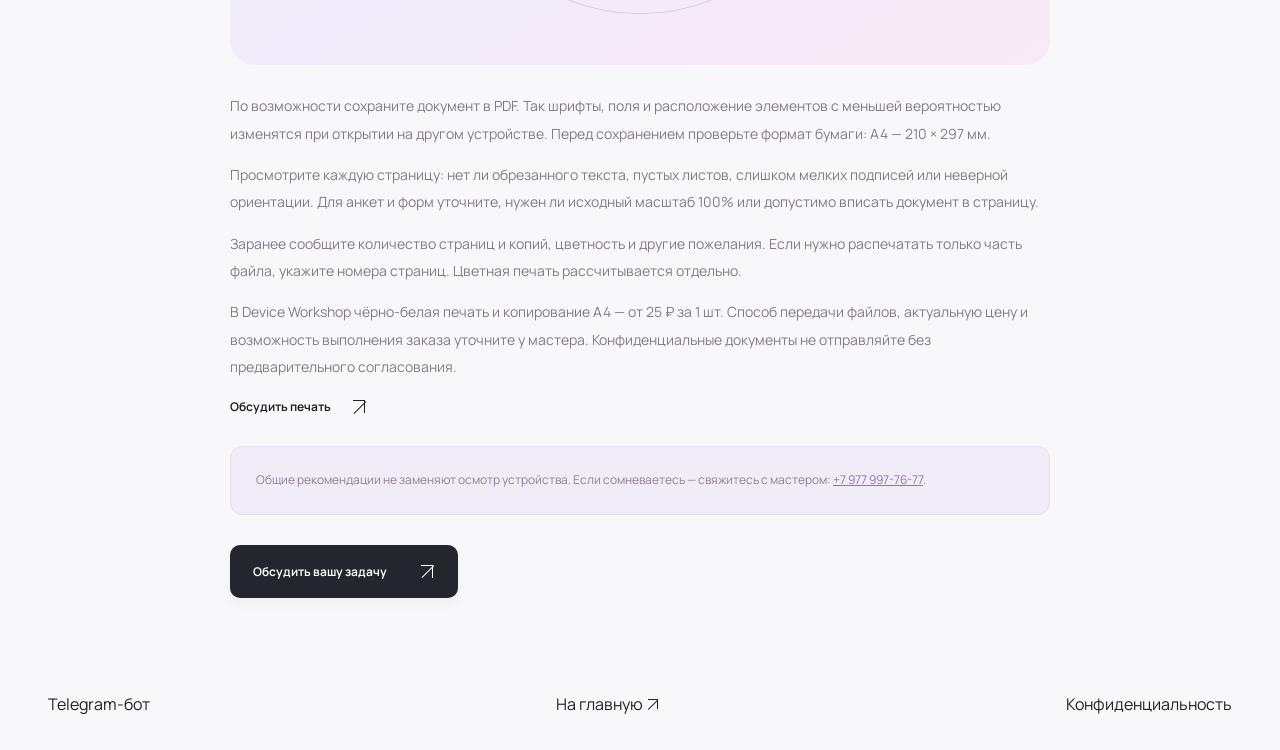
==== commit 50addcea: "Polish website motion, add bot showcase, real workshop gallery and local SEO" ====
--- a/articles.html
+++ b/articles.html
@@ -1 +1,25 @@
-<!doctype html><html lang="ru"><head><meta charset="utf-8"><meta name="viewport" content="width=device-width,initial-scale=1"><meta name="description" content="Что делать, если телефон упал в воду, как заботиться об аккумуляторе и выбрать защиту экрана. Советы Device Workshop."><title>Полезно знать — Device Workshop</title><link rel="icon" href="assets/favicon.svg"><link rel="stylesheet" href="styles.css"><link rel="stylesheet" href="layout.css"><link rel="stylesheet" href="extra.css"></head><body><header class="header shell"><a class="brand" href="index.html"><span class="brand-icon">d<span><span class="arrow-icon" aria-hidden="true"></span></span></span><span>device<span class="brand-sub">WORKSHOP</span></span></a><a class="text-link" href="miniapp.html">К услугам <span class="arrow-icon" aria-hidden="true"></span></a></header><main class="reading-page shell"><div class="eyebrow">DEVICE WORKSHOP / ЖУРНАЛ</div><h1>Чуть больше<br><span class="gradient-text">заботы.</span></h1><p class="reading-lead">Полезные привычки для техники, которая каждый день рядом.</p><nav class="reading-nav"><a href="#water">Телефон и вода</a><a href="#battery">Аккумулятор</a><a href="#protection">Защита экрана</a><a href="#backup">Перед ремонтом</a></nav><article id="water"><span class="article-kicker">ПЕРВАЯ ПОМОЩЬ · 3 МИН</span><h2>Телефон упал в воду. Что делать сейчас?</h2><p>Сначала отключите зарядку, если это безопасно. Достаньте устройство из воды, выключите его и снимите чехол. Аккуратно промокните поверхность сухой мягкой тканью.</p><p>Не подключайте зарядное устройство и не пытайтесь снова включать телефон, чтобы «проверить». Не сушите феном, не кладите на батарею и не используйте рис: тепло и частицы могут усугубить повреждения. Не вставляйте предметы в разъём.</p><p>Влагозащита со временем ослабевает, а после падений и ремонта может измениться. Даже работающий после контакта с водой телефон может иметь следы коррозии внутри.</p><p>Как можно раньше свяжитесь с мастером, укажите модель, жидкость и примерное время происшествия. Диагностика поможет понять, что можно восстановить. Заранее обещать сохранность данных или итоговую стоимость без осмотра нельзя.</p><a class="text-link" href="https://t.me/DeviceWorkshop">Обсудить с мастером <span class="arrow-icon" aria-hidden="true"></span></a></article><article id="battery"><span class="article-kicker">УХОД ЗА ТЕХНИКОЙ · 3 МИН</span><h2>Почему быстро садится аккумулятор</h2><p>Причина не всегда в батарее. Проверьте расход энергии в настройках: навигация, яркий экран, слабая связь и фоновые приложения могут заметно сокращать время работы. После обновления системы временно растёт нагрузка на фоновые процессы.</p><p>Литийионные аккумуляторы постепенно изнашиваются. Падение ёмкости, внезапные выключения и сильное изменение автономности — повод для проверки. Показатель состояния батареи полезен, но сам по себе не заменяет диагностику.</p><p>Избегайте перегрева, используйте совместимые качественные зарядные устройства и при наличии включайте оптимизированную зарядку. Если корпус вздулся, экран начал отходить или появился необычный запах, прекратите использование и зарядку. Не давите на корпус и не пытайтесь проколоть батарею; обратитесь в сервис.</p><p>Мастер уточнит модель, проверит состояние и согласует замену, если она действительно нужна.</p></article><article id="protection"><span class="article-kicker">ВЫБОР ЗАЩИТЫ · 2 МИН</span><h2>Стекло или гидрогелевая плёнка?</h2><p>Стекло помогает защитить поверхность от царапин и может принять часть удара. Оно ощущается ближе к самому экрану, но добавляет толщину и подходит не ко всем изгибам одинаково хорошо.</p><p>Гидрогелевая плёнка тоньше и гибче, часто подходит для изогнутых дисплеев. Она прежде всего защищает от повседневных потёртостей и небольших царапин. Надёжность при сильном падении обещать нельзя — ни для плёнки, ни для стекла.</p><p>«Антишпион» ограничивает видимость экрана сбоку. Это удобно в транспорте, но может снижать яркость и менять восприятие изображения. Важно проверить совместимость с подэкранным сканером отпечатка и чехлом.</p><p>В мастерской: стёкла для Android от 600 ₽, обычные стёкла от 1 200 ₽, «Антишпион» от 1 300 ₽, гидрогелевая плёнка от 1 000 ₽. Наличие и цену для вашей модели уточняйте заранее.</p><a class="text-link" href="miniapp.html">Подобрать защиту <span class="arrow-icon" aria-hidden="true"></span></a></article><article id="backup"><span class="article-kicker">ПЕРЕД ВИЗИТОМ · 2 МИН</span><h2>Как подготовить устройство к ремонту</h2><p>Если устройство работает, сделайте резервную копию важных данных и убедитесь, что знаете пароль своей учётной записи. Сохраните доступ к двухфакторной аутентификации на другом устройстве, если это возможно.</p><p>Запишите симптомы: когда появилась проблема, после чего, повторяется ли она при зарядке или работе определённого приложения. Сообщите о предыдущих ремонтах и контакте с жидкостью.</p><p>Не отправляйте мастеру пароли и коды подтверждения в переписке. Необходимость доступа к устройству и способы проверки после ремонта обсудите лично. Перед передачей согласуйте диагностику, стоимость и условия работ.</p></article><aside class="document-note">Общие рекомендации не заменяют осмотр устройства. Если сомневаетесь — свяжитесь с мастером: <a href="tel:+79779977677">+7 977 997-76-77</a>.</aside><a class="button button-dark" href="miniapp.html">Обсудить вашу задачу <span class="arrow-icon" aria-hidden="true"></span></a></main><footer class="footer shell"><a href="index.html">На главную <span class="arrow-icon" aria-hidden="true"></span></a><a href="privacy.html">Конфиденциальность</a></footer></body></html>
+<!doctype html><html lang="ru"><head><meta charset="utf-8"><meta name="viewport" content="width=device-width,initial-scale=1"><title>Журнал Device Workshop — советы по ремонту и уходу за техникой</title><link rel="icon" href="assets/favicon.svg"><link rel="stylesheet" href="styles.css"><link rel="stylesheet" href="layout.css"><link rel="stylesheet" href="extra.css"><link rel="stylesheet" href="presentation.css"><script src="motion.js" defer></script>
+<meta name="description" content="8 статей о телефонах и ноутбуках: вода, аккумулятор, защита экрана, зарядка, резервные копии и подготовка документов к печати А4.">
+<link rel="canonical" href="https://trofimmokrov-netizen.github.io/TigranSite/articles.html">
+<meta name="robots" content="index,follow,max-image-preview:large">
+<meta name="geo.region" content="RU-MOW">
+<meta name="geo.placename" content="Москва, проспект Куприна, 34, корпус 2">
+<meta property="og:locale" content="ru_RU">
+<meta property="og:type" content="website">
+<meta property="og:site_name" content="Device Workshop">
+<meta property="og:title" content="Журнал Device Workshop — советы по ремонту и уходу за техникой">
+<meta property="og:description" content="8 статей о телефонах и ноутбуках: вода, аккумулятор, защита экрана, зарядка, резервные копии и подготовка документов к печати А4.">
+<meta property="og:url" content="https://trofimmokrov-netizen.github.io/TigranSite/articles.html">
+<meta property="og:image" content="https://trofimmokrov-netizen.github.io/TigranSite/assets/og-cover.png">
+<meta property="og:image:width" content="1200">
+<meta property="og:image:height" content="630">
+<meta property="og:image:alt" content="Device Workshop — ремонт техники в Москве, проспект Куприна, 34, корпус 2">
+<meta name="twitter:card" content="summary_large_image">
+<meta name="twitter:title" content="Журнал Device Workshop — советы по ремонту и уходу за техникой">
+<meta name="twitter:description" content="8 статей о телефонах и ноутбуках: вода, аккумулятор, защита экрана, зарядка, резервные копии и подготовка документов к печати А4.">
+<meta name="twitter:image" content="https://trofimmokrov-netizen.github.io/TigranSite/assets/og-cover.png">
+<script type="application/ld+json">{"@context":"https://schema.org","@type":"CollectionPage","@id":"https://trofimmokrov-netizen.github.io/TigranSite/articles.html","name":"Журнал Device Workshop","inLanguage":"ru-RU","url":"https://trofimmokrov-netizen.github.io/TigranSite/articles.html","hasPart":[{"@type":"Article","headline":"Телефон упал в воду. Что делать сейчас?","url":"https://trofimmokrov-netizen.github.io/TigranSite/articles.html#water","image":"https://trofimmokrov-netizen.github.io/TigranSite/assets/journal/water.svg","inLanguage":"ru-RU","dateModified":"2026-11-03","publisher":{"@type":"Organization","name":"Device Workshop","url":"https://trofimmokrov-netizen.github.io/TigranSite/"}},{"@type":"Article","headline":"Почему быстро садится аккумулятор","url":"https://trofimmokrov-netizen.github.io/TigranSite/articles.html#battery","image":"https://trofimmokrov-netizen.github.io/TigranSite/assets/journal/battery.svg","inLanguage":"ru-RU","dateModified":"2026-11-03","publisher":{"@type":"Organization","name":"Device Workshop","url":"https://trofimmokrov-netizen.github.io/TigranSite/"}},{"@type":"Article","headline":"Стекло или гидрогелевая плёнка?","url":"https://trofimmokrov-netizen.github.io/TigranSite/articles.html#protection","image":"https://trofimmokrov-netizen.github.io/TigranSite/assets/journal/protection.svg","inLanguage":"ru-RU","dateModified":"2026-11-03","publisher":{"@type":"Organization","name":"Device Workshop","url":"https://trofimmokrov-netizen.github.io/TigranSite/"}},{"@type":"Article","headline":"Как подготовить устройство к ремонту","url":"https://trofimmokrov-netizen.github.io/TigranSite/articles.html#backup","image":"https://trofimmokrov-netizen.github.io/TigranSite/assets/journal/backup.svg","inLanguage":"ru-RU","dateModified":"2026-11-03","publisher":{"@type":"Organization","name":"Device Workshop","url":"https://trofimmokrov-netizen.github.io/TigranSite/"}},{"@type":"Article","headline":"Телефон не заряжается. С чего начать?","url":"https://trofimmokrov-netizen.github.io/TigranSite/articles.html#charging","image":"https://trofimmokrov-netizen.github.io/TigranSite/assets/journal/charging.svg","inLanguage":"ru-RU","dateModified":"2026-11-03","publisher":{"@type":"Organization","name":"Device Workshop","url":"https://trofimmokrov-netizen.github.io/TigranSite/"}},{"@type":"Article","headline":"Ноутбук стал медленным. Нужен ли ремонт?","url":"https://trofimmokrov-netizen.github.io/TigranSite/articles.html#laptop","image":"https://trofimmokrov-netizen.github.io/TigranSite/assets/journal/laptop.svg","inLanguage":"ru-RU","dateModified":"2026-11-03","publisher":{"@type":"Organization","name":"Device Workshop","url":"https://trofimmokrov-netizen.github.io/TigranSite/"}},{"@type":"Article","headline":"Разбился экран: что важно сделать","url":"https://trofimmokrov-netizen.github.io/TigranSite/articles.html#display","image":"https://trofimmokrov-netizen.github.io/TigranSite/assets/journal/display.svg","inLanguage":"ru-RU","dateModified":"2026-11-03","publisher":{"@type":"Organization","name":"Device Workshop","url":"https://trofimmokrov-netizen.github.io/TigranSite/"}},{"@type":"Article","headline":"Как подготовить документ к печати А4","url":"https://trofimmokrov-netizen.github.io/TigranSite/articles.html#printing","image":"https://trofimmokrov-netizen.github.io/TigranSite/assets/journal/printing.svg","inLanguage":"ru-RU","dateModified":"2026-11-03","publisher":{"@type":"Organization","name":"Device Workshop","url":"https://trofimmokrov-netizen.github.io/TigranSite/"}}]}</script>
+</head><body><header class="header shell"><a class="brand" href="index.html"><span class="brand-icon">d<span><span class="arrow-icon" aria-hidden="true"></span></span></span><span>device<span class="brand-sub">WORKSHOP</span></span></a><a class="text-link" href="miniapp.html">К услугам <span class="arrow-icon" aria-hidden="true"></span></a></header><main class="reading-page shell"><div class="eyebrow">DEVICE WORKSHOP / ЖУРНАЛ</div><h1>Чуть больше<br><span class="gradient-text">заботы.</span></h1><p class="reading-lead">8 коротких статей о технике, которая каждый день рядом. Что проверить самостоятельно, когда обратиться к мастеру и как подготовиться к визиту.</p><nav class="reading-nav" aria-label="Темы журнала"><a href="#water">Телефон и вода</a><a href="#battery">Аккумулятор</a><a href="#protection">Защита экрана</a><a href="#backup">Перед ремонтом</a><a href="#charging">Не заряжается</a><a href="#laptop">Медленный ноутбук</a><a href="#display">Разбитый экран</a><a href="#printing">Печать А4</a></nav><article id="water"><span class="article-kicker">ПЕРВАЯ ПОМОЩЬ · 3 МИН</span><h2>Телефон упал в воду. Что делать сейчас?</h2><img class="article-cover" src="assets/journal/water.svg" alt="Иллюстрация: телефон и вода" width="800" height="480" loading="lazy" decoding="async"><p>Сначала отключите зарядку, если это безопасно. Достаньте устройство из воды, выключите его и снимите чехол. Аккуратно промокните поверхность сухой мягкой тканью.</p><p>Не подключайте зарядное устройство и не пытайтесь снова включать телефон, чтобы «проверить». Не сушите феном, не кладите на батарею и не используйте рис: тепло и частицы могут усугубить повреждения. Не вставляйте предметы в разъём.</p><p>Влагозащита со временем ослабевает, а после падений и ремонта может измениться. Даже работающий после контакта с водой телефон может иметь следы коррозии внутри.</p><p>Как можно раньше свяжитесь с мастером, укажите модель, жидкость и примерное время происшествия. Диагностика поможет понять, что можно восстановить. Заранее обещать сохранность данных или итоговую стоимость без осмотра нельзя.</p><a class="text-link" href="https://t.me/DeviceWorkshop">Обсудить с мастером <span class="arrow-icon" aria-hidden="true"></span></a></article><article id="battery"><span class="article-kicker">УХОД ЗА ТЕХНИКОЙ · 3 МИН</span><h2>Почему быстро садится аккумулятор</h2><img class="article-cover" src="assets/journal/battery.svg" alt="Иллюстрация: заряд аккумулятора" width="800" height="480" loading="lazy" decoding="async"><p>Причина не всегда в батарее. Проверьте расход энергии в настройках: навигация, яркий экран, слабая связь и фоновые приложения могут заметно сокращать время работы. После обновления системы временно растёт нагрузка на фоновые процессы.</p><p>Литийионные аккумуляторы постепенно изнашиваются. Падение ёмкости, внезапные выключения и сильное изменение автономности — повод для проверки. Показатель состояния батареи полезен, но сам по себе не заменяет диагностику.</p><p>Избегайте перегрева, используйте совместимые качественные зарядные устройства и при наличии включайте оптимизированную зарядку. Если корпус вздулся, экран начал отходить или появился необычный запах, прекратите использование и зарядку. Не давите на корпус и не пытайтесь проколоть батарею; обратитесь в сервис.</p><p>Мастер уточнит модель, проверит состояние и согласует замену, если она действительно нужна.</p></article><article id="protection"><span class="article-kicker">ВЫБОР ЗАЩИТЫ · 2 МИН</span><h2>Стекло или гидрогелевая плёнка?</h2><img class="article-cover" src="assets/journal/protection.svg" alt="Иллюстрация: защита экрана" width="800" height="480" loading="lazy" decoding="async"><p>Стекло помогает защитить поверхность от царапин и может принять часть удара. Оно ощущается ближе к самому экрану, но добавляет толщину и подходит не ко всем изгибам одинаково хорошо.</p><p>Гидрогелевая плёнка тоньше и гибче, часто подходит для изогнутых дисплеев. Она прежде всего защищает от повседневных потёртостей и небольших царапин. Надёжность при сильном падении обещать нельзя — ни для плёнки, ни для стекла.</p><p>«Антишпион» ограничивает видимость экрана сбоку. Это удобно в транспорте, но может снижать яркость и менять восприятие изображения. Важно проверить совместимость с подэкранным сканером отпечатка и чехлом.</p><p>В мастерской: стёкла для Android от 600 ₽, обычные стёкла от 1 200 ₽, «Антишпион» от 1 300 ₽, гидрогелевая плёнка от 1 000 ₽. Наличие и цену для вашей модели уточняйте заранее.</p><a class="text-link" href="miniapp.html">Подобрать защиту <span class="arrow-icon" aria-hidden="true"></span></a></article><article id="backup"><span class="article-kicker">ПЕРЕД ВИЗИТОМ · 2 МИН</span><h2>Как подготовить устройство к ремонту</h2><img class="article-cover" src="assets/journal/backup.svg" alt="Иллюстрация: резервная копия данных" width="800" height="480" loading="lazy" decoding="async"><p>Если устройство работает, сделайте резервную копию важных данных и убедитесь, что знаете пароль своей учётной записи. Сохраните доступ к двухфакторной аутентификации на другом устройстве, если это возможно.</p><p>Запишите симптомы: когда появилась проблема, после чего, повторяется ли она при зарядке или работе определённого приложения. Сообщите о предыдущих ремонтах и контакте с жидкостью.</p><p>Не отправляйте мастеру пароли и коды подтверждения в переписке. Необходимость доступа к устройству и способы проверки после ремонта обсудите лично. Перед передачей согласуйте диагностику, стоимость и условия работ.</p></article><article id="charging"><span class="article-kicker">ПРОСТАЯ ДИАГНОСТИКА · 3 МИН</span><h2>Телефон не заряжается. С чего начать?</h2><img class="article-cover" src="assets/journal/charging.svg" alt="Иллюстрация: телефон и зарядный кабель" width="800" height="480" loading="lazy" decoding="async"><p>Сначала исключите простое: проверьте розетку, адаптер и кабель. Если есть совместимый исправный комплект, попробуйте его. Повреждённый, сильно нагревающийся или пахнущий гарью аксессуар использовать нельзя.</p><p>Осмотрите разъём при хорошем освещении. Не чистите его иглой, металлическими предметами и жидкостями. Если внутри заметен мусор или контакты выглядят повреждёнными, безопаснее показать устройство мастеру.</p><p>Если телефон долго лежал разряженным, экран может загореться не сразу. Подключите исправную зарядку и подождите согласно инструкции производителя. При нагреве, вздутии корпуса или контакте с водой зарядку прекратите.</p><p>Устройство заряжается только под определённым углом? Не расшатывайте штекер: проблема может быть в кабеле или разъёме. Сообщите мастеру модель, используемый адаптер и поведение устройства — так проще начать диагностику.</p><a class="text-link" href="https://t.me/DeviceWorkshop">Обсудить зарядку с мастером <span class="arrow-icon" aria-hidden="true"></span></a></article>
+<article id="laptop"><span class="article-kicker">КОМПЬЮТЕРЫ · 3 МИН</span><h2>Ноутбук стал медленным. Нужен ли ремонт?</h2><img class="article-cover" src="assets/journal/laptop.svg" alt="Иллюстрация: ноутбук и время отклика" width="800" height="480" loading="lazy" decoding="async"><p>Замедление не всегда означает поломку. Проверьте, хватает ли свободного места на системном диске, не выполняется ли обновление и какие программы запускаются вместе с системой. В Windows поможет Диспетчер задач, в macOS — Мониторинг системы.</p><p>Закройте лишние приложения и перезагрузите ноутбук, предварительно сохранив работу. Не удаляйте системные папки и не используйте случайные «ускорители» из рекламы: они могут навредить данным и настройкам.</p><p>Если вентилятор постоянно шумит, корпус сильно нагревается или ноутбук выключается под нагрузкой, возможны проблемы с охлаждением. Используйте твёрдую поверхность, не закрывайте вентиляционные отверстия. Разбирать корпус без опыта не стоит.</p><p>Перед диагностикой сохраните важные файлы. Мастер проверит причины и обсудит варианты: настройка, обслуживание или ремонт. Переустановка системы нужна не всегда; данные и условия её проведения согласуйте заранее.</p><a class="text-link" href="miniapp.html">Выбрать услугу для ноутбука <span class="arrow-icon" aria-hidden="true"></span></a></article>
+<article id="display"><span class="article-kicker">ПЕРВАЯ ПОМОЩЬ · 2 МИН</span><h2>Разбился экран: что важно сделать</h2><img class="article-cover" src="assets/journal/display.svg" alt="Иллюстрация: повреждение экрана" width="800" height="480" loading="lazy" decoding="async"><p>Если стекло раскрошилось, не проводите по нему пальцами и не давайте устройство детям. Избегайте давления на экран. Если корпус деформирован, появился запах или сильный нагрев, прекратите использование и зарядку.</p><p>Даже когда изображение и сенсор работают, повреждение может ухудшиться от следующего удара или попадания влаги. Если устройство безопасно использовать, сделайте резервную копию нужных данных.</p><p>Не наносите клей и не пытайтесь самостоятельно отделить стекло. В современных устройствах стекло, сенсор и дисплей могут быть частью единого модуля. Подходящий способ ремонта определяется после осмотра конкретной модели.</p><p>Перед заменой обсудите тип детали, совместимость, работу функций устройства и условия гарантии. Стоимость зависит от модели и выбранного решения — универсальную цену без этих деталей назвать нельзя.</p></article>
+<article id="printing"><span class="article-kicker">ПОЛЕЗНОЕ РЯДОМ · 2 МИН</span><h2>Как подготовить документ к печати А4</h2><img class="article-cover" src="assets/journal/printing.svg" alt="Иллюстрация: документы и принтер" width="800" height="480" loading="lazy" decoding="async"><p>По возможности сохраните документ в PDF. Так шрифты, поля и расположение элементов с меньшей вероятностью изменятся при открытии на другом устройстве. Перед сохранением проверьте формат бумаги: А4 — 210 × 297 мм.</p><p>Просмотрите каждую страницу: нет ли обрезанного текста, пустых листов, слишком мелких подписей или неверной ориентации. Для анкет и форм уточните, нужен ли исходный масштаб 100% или допустимо вписать документ в страницу.</p><p>Заранее сообщите количество страниц и копий, цветность и другие пожелания. Если нужно распечатать только часть файла, укажите номера страниц. Цветная печать рассчитывается отдельно.</p><p>В Device Workshop чёрно-белая печать и копирование А4 — от 25 ₽ за 1 шт. Способ передачи файлов, актуальную цену и возможность выполнения заказа уточните у мастера. Конфиденциальные документы не отправляйте без предварительного согласования.</p><a class="text-link" href="https://t.me/DeviceWorkshop">Обсудить печать <span class="arrow-icon" aria-hidden="true"></span></a></article><aside class="document-note">Общие рекомендации не заменяют осмотр устройства. Если сомневаетесь — свяжитесь с мастером: <a href="tel:+79779977677">+7 977 997-76-77</a>.</aside><a class="button button-dark" href="miniapp.html">Обсудить вашу задачу <span class="arrow-icon" aria-hidden="true"></span></a></main><footer class="footer shell"><a href="https://t.me/DeviceWorkshop_bot?start=journal">Telegram-бот</a><a href="index.html">На главную <span class="arrow-icon" aria-hidden="true"></span></a><a href="privacy.html">Конфиденциальность</a></footer></body></html>
--- a/layout.css
+++ b/layout.css
@@ -9,3 +9,4 @@
 .mini-service{text-align:left;background:white;border:1px solid var(--line);border-radius:13px;padding:20px;display:flex;flex-direction:column;min-height:160px}.mini-service.selected{border-color:#9f80cf;background:#f2edf9;box-shadow:inset 0 0 0 1px #9f80cf}.mini-service strong{font-size:13px;line-height:1.5;letter-spacing:-.2px}.mini-service small{font-size:10px;line-height:1.75;color:#98909e;display:block;margin:10px 0 16px}.mini-price{font-size:14px;font-weight:650;margin-top:auto}
 .order-section{margin-top:30px;background:white;border:1px solid var(--line);padding:25px;border-radius:16px;scroll-margin-top:20px}.order-section h2{font-size:26px;letter-spacing:-1px}.selected-service{border-radius:7px;padding:14px;background:#f2edf7;color:#9676ba;font-size:12px;line-height:1.7}form input:not([type=checkbox]){width:100%;padding:12px;border:1px solid #ded8e7;border-radius:8px;background:white;font-size:12px;color:var(--ink)}input:focus-visible{outline:3px solid #8e6be9;outline-offset:3px}.order-mode{font-size:10px;line-height:1.8;color:#9a8fa4}.order-submit{width:100%}.order-section form .button{margin-top:12px}#order-result{font-size:12px;line-height:1.9;color:#8e73b0}
 .mini-help{margin-top:30px;padding:0 5px}.mini-help h3{font-size:20px;letter-spacing:-.5px;font-weight:600}.mini-help a{display:block;font-size:13px;margin-block:16px;color:#9873ba}.mini-help p{font-size:12px;line-height:1.9;color:var(--muted)}.mini-footer{border-top:1px solid var(--line);margin-top:25px;padding-top:20px;display:flex;flex-wrap:wrap;gap:15px;font-size:10px;color:#a094aa}.mini-body .price-note{padding-inline:5px;margin-top:25px}
+.gallery-link-panel{display:flex;align-items:center;justify-content:space-between;gap:30px;padding:38px 42px;border:1px solid #e5dfef;border-radius:18px;background:linear-gradient(120deg,#edf4fa,#f3edf9 60%,#f8eef6)}.gallery-link-panel h2{font-size:32px;margin:18px 0;line-height:1.3}.gallery-link-panel p{font-size:11px;color:var(--muted);line-height:1.8;max-width:400px}.gallery-link-action{font-size:12px;white-space:nowrap;border:1px solid #dcd2e9;padding:16px;border-radius:10px;background:#ffffff60}.gallery-link-action .arrow-icon{margin-left:12px}@media(max-width:560px){.gallery-link-panel{display:block;padding:26px}.gallery-link-panel h2{font-size:27px}.gallery-link-action{display:inline-block;margin-top:18px;font-size:11px}}
--- a/presentation.css
+++ b/presentation.css
@@ -0,0 +1,10 @@
+.header{position:sticky;top:0;z-index:25;background:#f8f8fbeb;backdrop-filter:blur(18px);transition:box-shadow .3s}.header.is-scrolled{box-shadow:0 10px 30px #3c254b06}.desktop-nav a[aria-current]{color:#9470c4}.reading-progress{position:fixed;top:0;left:0;width:100%;height:3px;background:var(--gradient);transform-origin:left;transform:scaleX(0);z-index:70;pointer-events:none}.back-top{position:fixed;right:22px;bottom:22px;z-index:34;width:42px;height:42px;border:1px solid #e0d5ed;background:#fffefa;box-shadow:0 5px 25px #3b254414;border-radius:50%;font-size:20px;color:#9e81be}.back-top[hidden]{display:none}.hero-bot-link{display:inline-flex;align-items:center;gap:10px;margin-top:22px;font-size:11px;color:#9a80b8}.hero-bot-link::before{content:'➤';width:23px;height:23px;background:#ede8f6;border-radius:50%;display:grid;place-items:center;font-size:10px}.hero-rating{margin-top:25px}.button,.circle-button,.article-card,.gallery-photo,.gallery-link-action{transition:transform .35s cubic-bezier(.2,.75,.25,1),box-shadow .35s,background .35s}.button:active,.circle-button:active{transform:scale(.97)}.article-art{height:auto;aspect-ratio:5/3;overflow:hidden}.article-art img{width:100%;height:100%;object-fit:cover;display:block;transition:transform .65s}.article-card:hover .article-art img{transform:scale(1.035)}
+.bot-presentation{position:relative;display:grid;grid-template-columns:1.1fr 1fr;gap:50px;align-items:center;padding:48px;border:1px solid #e4daef;border-radius:22px;background:radial-gradient(ellipse at 95% 15%,#e6d5f2 0,transparent 55%),linear-gradient(120deg,#edf5fc,#f3edf8);overflow:hidden}.bot-copy h2{font-size:41px;margin:20px 0;line-height:1.2;letter-spacing:-1.7px}.bot-copy>p{font-size:12px;line-height:1.9;color:#8c8095;max-width:400px}.bot-copy .button{margin-top:13px}.bot-copy .bot-hint{font-size:9px;line-height:1.8;margin-top:15px}.bot-hint a{text-decoration:underline}.bot-benefits{display:flex;gap:8px;flex-wrap:wrap;margin:22px 0 10px}.bot-benefits span{font-size:9px;padding:7px 10px;border:1px solid #e0d6ed;border-radius:20px;color:#94829f;background:#ffffff40}.bot-chat{background:#fff9;border:1px solid #fff;border-radius:20px;padding:24px;transform:rotate(3deg);box-shadow:0 18px 45px #836a9e13;max-width:360px}.bot-chat-header{display:flex;gap:11px;align-items:center;padding-bottom:19px;border-bottom:1px solid #e5dbed}.bot-avatar{width:38px;height:38px;display:grid;place-items:center;background:var(--gradient);color:white;border-radius:12px;font-size:20px}.bot-chat-header strong{font-size:12px;display:block}.bot-chat-header small{font-size:9px;color:#a18ead;display:block;margin-top:4px}.chat-bubble{margin-top:15px;border-radius:12px;padding:13px 16px;background:#fff;box-shadow:0 2px 8px #66517404;font-size:11px;line-height:1.8;max-width:90%}.chat-sent{background:#e8ddf5;margin-left:auto;max-width:100px;color:#9274b0;border-bottom-right-radius:4px}.chat-received{border-bottom-left-radius:4px;color:#82708f}.chat-received strong{color:#6c5e77;font-size:12px}.chat-actions{display:grid;grid-template-columns:1fr 1fr;gap:6px;margin-top:12px}.chat-actions>span{background:#ede5f5;color:#947bad;font-size:9px;border-radius:6px;padding:10px;text-align:center}.chat-actions>span:last-child{grid-column:1/-1}.bot-chat-note{font-size:8px;color:#b0a1ba;margin:14px 0 0;text-align:center}.bot-section{padding-bottom:0}
+.workshop-gallery{display:grid;grid-template-columns:1fr 1fr;gap:20px}.gallery-photo{position:relative;display:block;background:white;border:1px solid var(--line);border-radius:17px;overflow:hidden}.gallery-photo>img{display:block;width:100%;height:auto;aspect-ratio:4/3;object-fit:cover;transition:transform .7s}.gallery-photo:hover>img{transform:scale(1.025)}.gallery-photo-caption{display:flex;align-items:center;justify-content:space-between;padding:19px 23px;font-size:13px;font-weight:600}.gallery-photo-caption>span{font-size:10px;color:#9c8aab;font-weight:400}.gallery-expand{position:absolute;top:15px;right:15px;width:31px;height:31px;display:grid;place-items:center;background:#ffffffcf;backdrop-filter:blur(10px);border-radius:50%;font-size:18px;color:#9374b0}.promo-gallery{margin-top:23px;border:1px solid var(--line);border-radius:12px;padding:19px 23px;background:#fff7}.promo-gallery summary{font-size:12px;color:#8c789b;cursor:pointer}.promo-grid{display:grid;grid-template-columns:repeat(3,1fr);gap:15px;margin-top:20px}.promo-grid a{display:flex;flex-direction:column;gap:8px;min-width:0;font-size:10px;color:#9c8ba8}.promo-grid img{width:100%;height:220px;object-fit:contain;background:#f4f0f8;border-radius:9px}.gallery-source{display:inline-flex;gap:10px;font-size:10px;color:#a18aad;margin-top:18px}.gallery-dialog{width:min(1000px,calc(100% - 32px));max-width:1000px;background:#fcfaff;padding:24px;border-radius:16px;overflow:visible}.gallery-dialog img{display:block;width:100%;max-height:72vh;object-fit:contain;border-radius:8px;background:#f2eef7}.gallery-toolbar{display:flex;align-items:center;justify-content:space-between;padding-bottom:16px;font-size:11px;color:#9e8daa}.gallery-close{border:0;background:#ece4f6;width:30px;height:30px;border-radius:50%;font-size:21px;color:#9a7eae}.gallery-controls{display:flex;align-items:center;gap:12px;margin-top:16px}.gallery-controls button{width:36px;height:36px;border:1px solid #e2d7ec;background:white;border-radius:50%;font-size:17px;flex-shrink:0}.gallery-controls p{flex:1;text-align:center;margin:0;font-size:11px;color:#8f7d9b}.gallery-original{font-size:9px;color:#a48eb2}.journal-bottom-link{display:inline-flex;margin-top:24px;gap:12px;font-size:12px;color:#9478b2}.article-cover{width:100%;height:auto;aspect-ratio:5/3;border-radius:17px;display:block;margin:23px 0 27px}.reading-nav{position:relative}.reading-page article{scroll-margin-top:130px}.reading-page article h2{margin-top:16px}.article-page-intro{padding-bottom:20px;border-bottom:1px solid var(--line)}.faq-section{margin-top:65px}.faq-heading{display:flex;justify-content:space-between;align-items:flex-end;margin-bottom:20px;gap:25px}.faq-heading h2{font-size:31px;margin:12px 0 0}.faq-section details{border-bottom:1px solid var(--line);padding:20px 0}.faq-section summary{font-size:13px;cursor:pointer;font-weight:550;line-height:1.8}.faq-section details p{font-size:12px;color:#8f859a;line-height:1.9;max-width:800px;margin-bottom:0}.faq-section details a{color:#9676b6;text-decoration:underline}
+@media(hover:hover){.gallery-photo:hover{box-shadow:0 12px 35px #4f31550d}.service-card:hover .circle-button{background:#fff}.button:hover .arrow-icon{translate:2px -2px}.arrow-icon{transition:translate .3s}}
+@media(max-width:1000px){.bot-presentation{gap:25px;padding:34px}.bot-copy h2{font-size:35px}.bot-chat{padding:19px}.bot-chat-header strong{font-size:11px}.bot-copy>p{font-size:11px}.bot-copy .button{gap:15px}.desktop-nav{gap:20px}.promo-grid img{height:190px}}
+@media(max-width:800px){.bot-presentation{grid-template-columns:1fr 1fr;gap:20px;padding:28px}.bot-copy h2{font-size:29px}.bot-copy>p{font-size:10px}.bot-chat{padding:16px}.chat-bubble{font-size:10px;padding:11px}.chat-received strong{font-size:10px}.chat-actions>span{font-size:8px;padding:8px}.bot-benefits span{font-size:8px}.gallery-photo-caption{font-size:12px;padding:16px}.gallery-photo-caption>span{font-size:9px}.workshop-gallery{gap:14px}.promo-grid img{height:170px}.reading-page article{scroll-margin-top:110px}}
+@media(max-width:560px){.bot-presentation{grid-template-columns:1fr;padding:28px;gap:32px}.bot-copy h2{font-size:34px}.bot-copy>p{font-size:12px}.bot-copy .button{font-size:12px;padding:16px 20px}.bot-copy .bot-hint{font-size:9px}.bot-benefits span{font-size:9px}.bot-chat{width:100%;max-width:320px;justify-self:center;padding:20px;transform:rotate(2deg);margin-bottom:5px}.chat-bubble{font-size:11px}.chat-received strong{font-size:12px}.chat-actions>span{font-size:9px;padding:10px}.bot-chat-header strong{font-size:12px}.workshop-gallery{grid-template-columns:1fr;gap:17px}.gallery-photo-caption{font-size:13px;padding:18px}.gallery-photo-caption>span{font-size:10px}.promo-grid{grid-template-columns:1fr 1fr;gap:12px}.promo-grid img{height:180px}.promo-gallery{padding:18px}.promo-gallery summary{font-size:11px}.gallery-dialog{padding:15px}.gallery-dialog img{max-height:65vh}.gallery-controls{gap:7px}.gallery-controls p{font-size:10px}.gallery-original{font-size:8px}.gallery-controls button{width:30px;height:30px}.article-cover{border-radius:12px;margin-block:20px}.back-top{bottom:90px;right:16px;width:36px;height:36px;font-size:17px}.faq-heading{display:block}.faq-heading h2{font-size:28px}.faq-section summary{font-size:12px}.faq-section details p{font-size:11px}.hero-bot-link{font-size:10px}.hero-rating{margin-top:21px}.mobile-dock a{font-size:8px}.article-card>small{letter-spacing:.9px}}
+@media(prefers-reduced-motion:reduce){*,*::before,*::after{scroll-behavior:auto!important;animation:none!important;transition:none!important}.bot-chat{transform:none}}
+@media(max-width:800px){.mobile-nav{position:fixed;top:84px;z-index:26}}@media(max-width:560px){.mobile-nav{top:78px}.legal-links{row-gap:14px}}
+main>section[id]{scroll-margin-top:95px}dialog[open]{animation:dialog-enter .25s cubic-bezier(.2,.75,.25,1)}@keyframes dialog-enter{from{opacity:0;translate:0 10px}to{opacity:1;translate:0 0}}@media(max-width:560px){main>section[id]{scroll-margin-top:80px}}
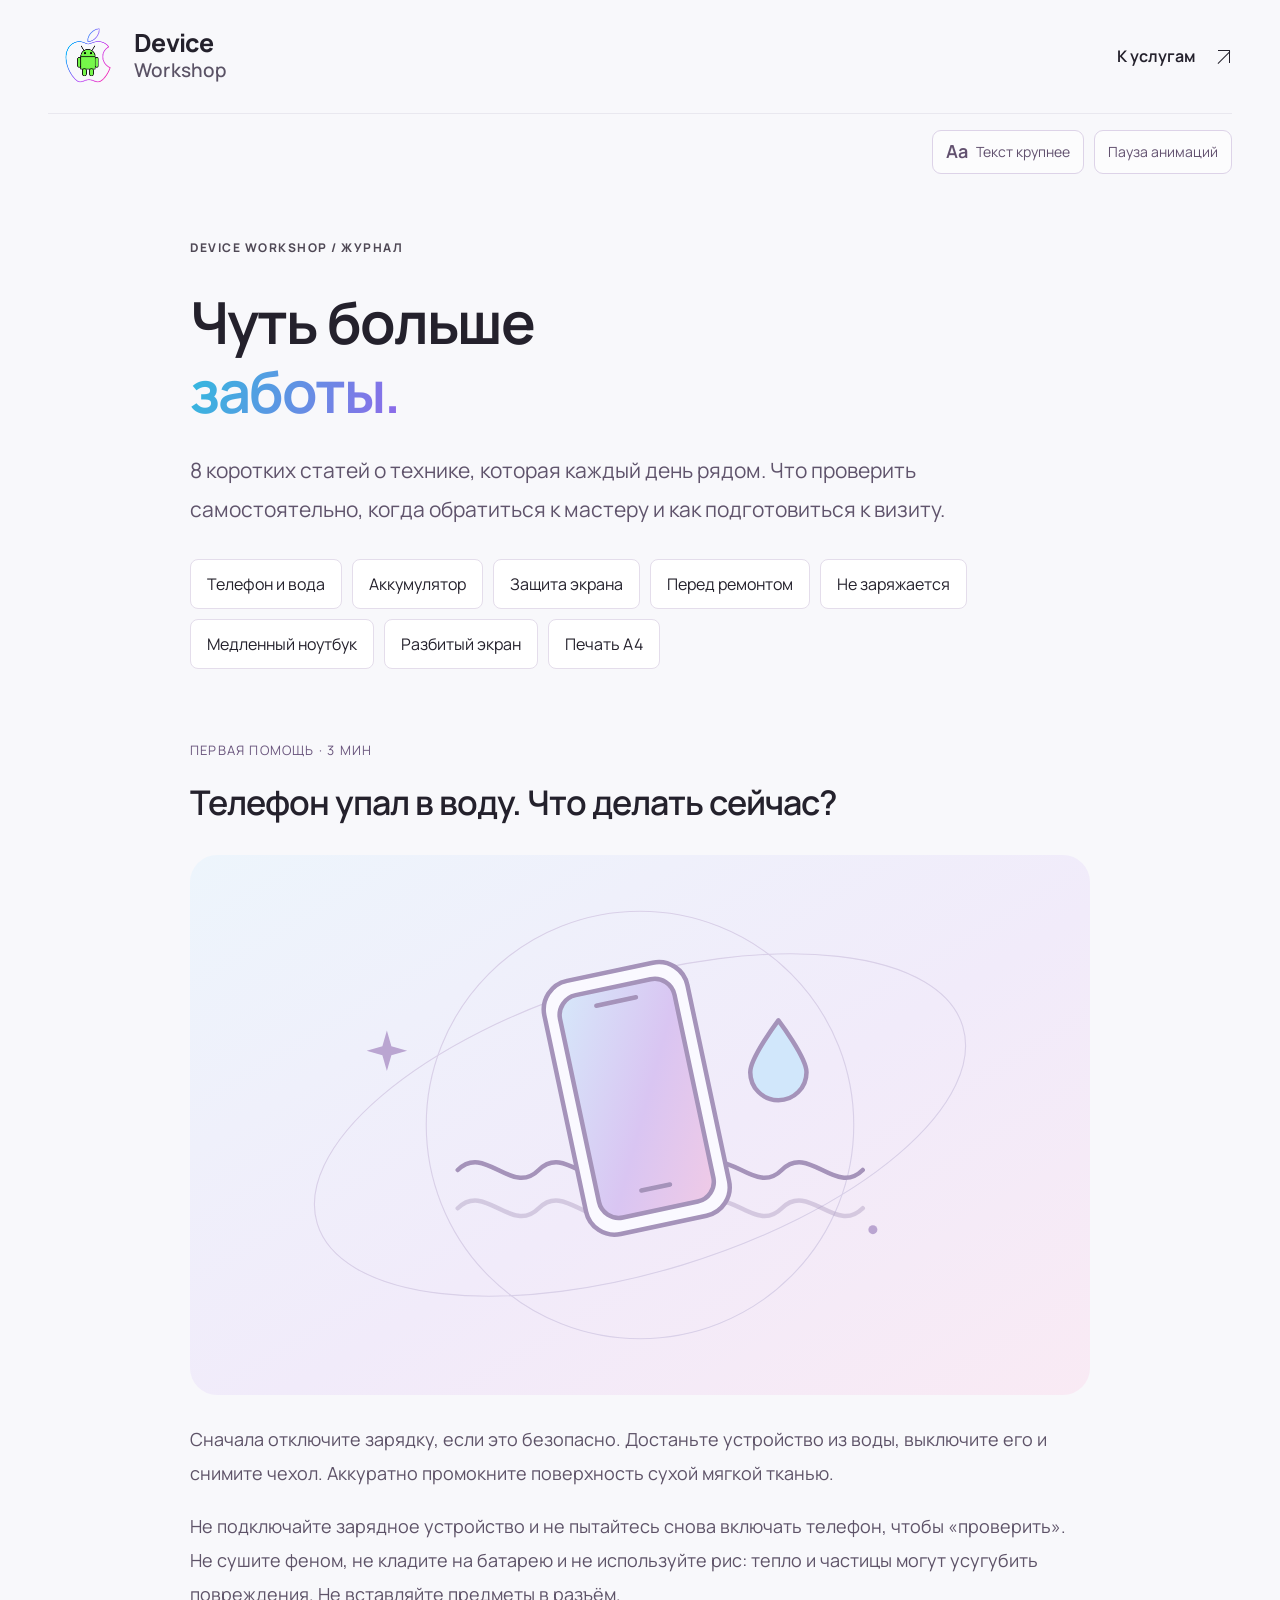
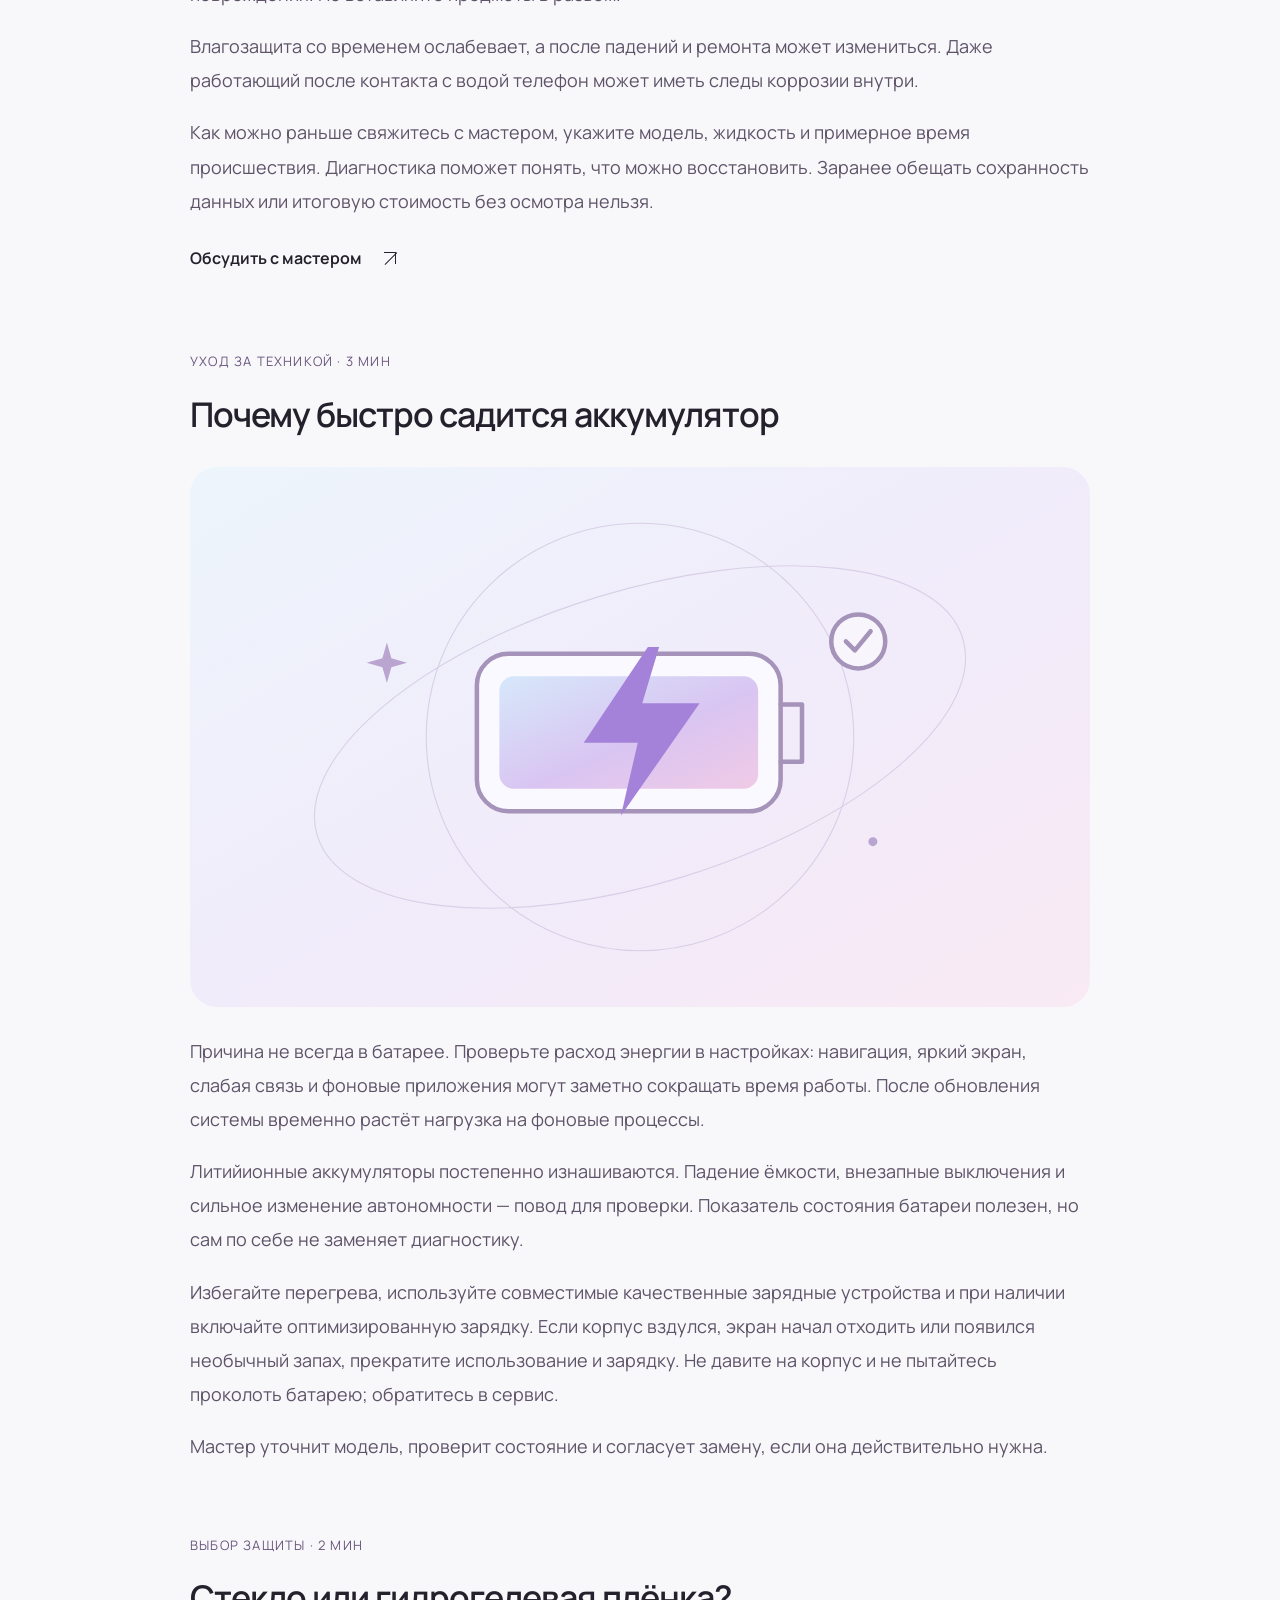
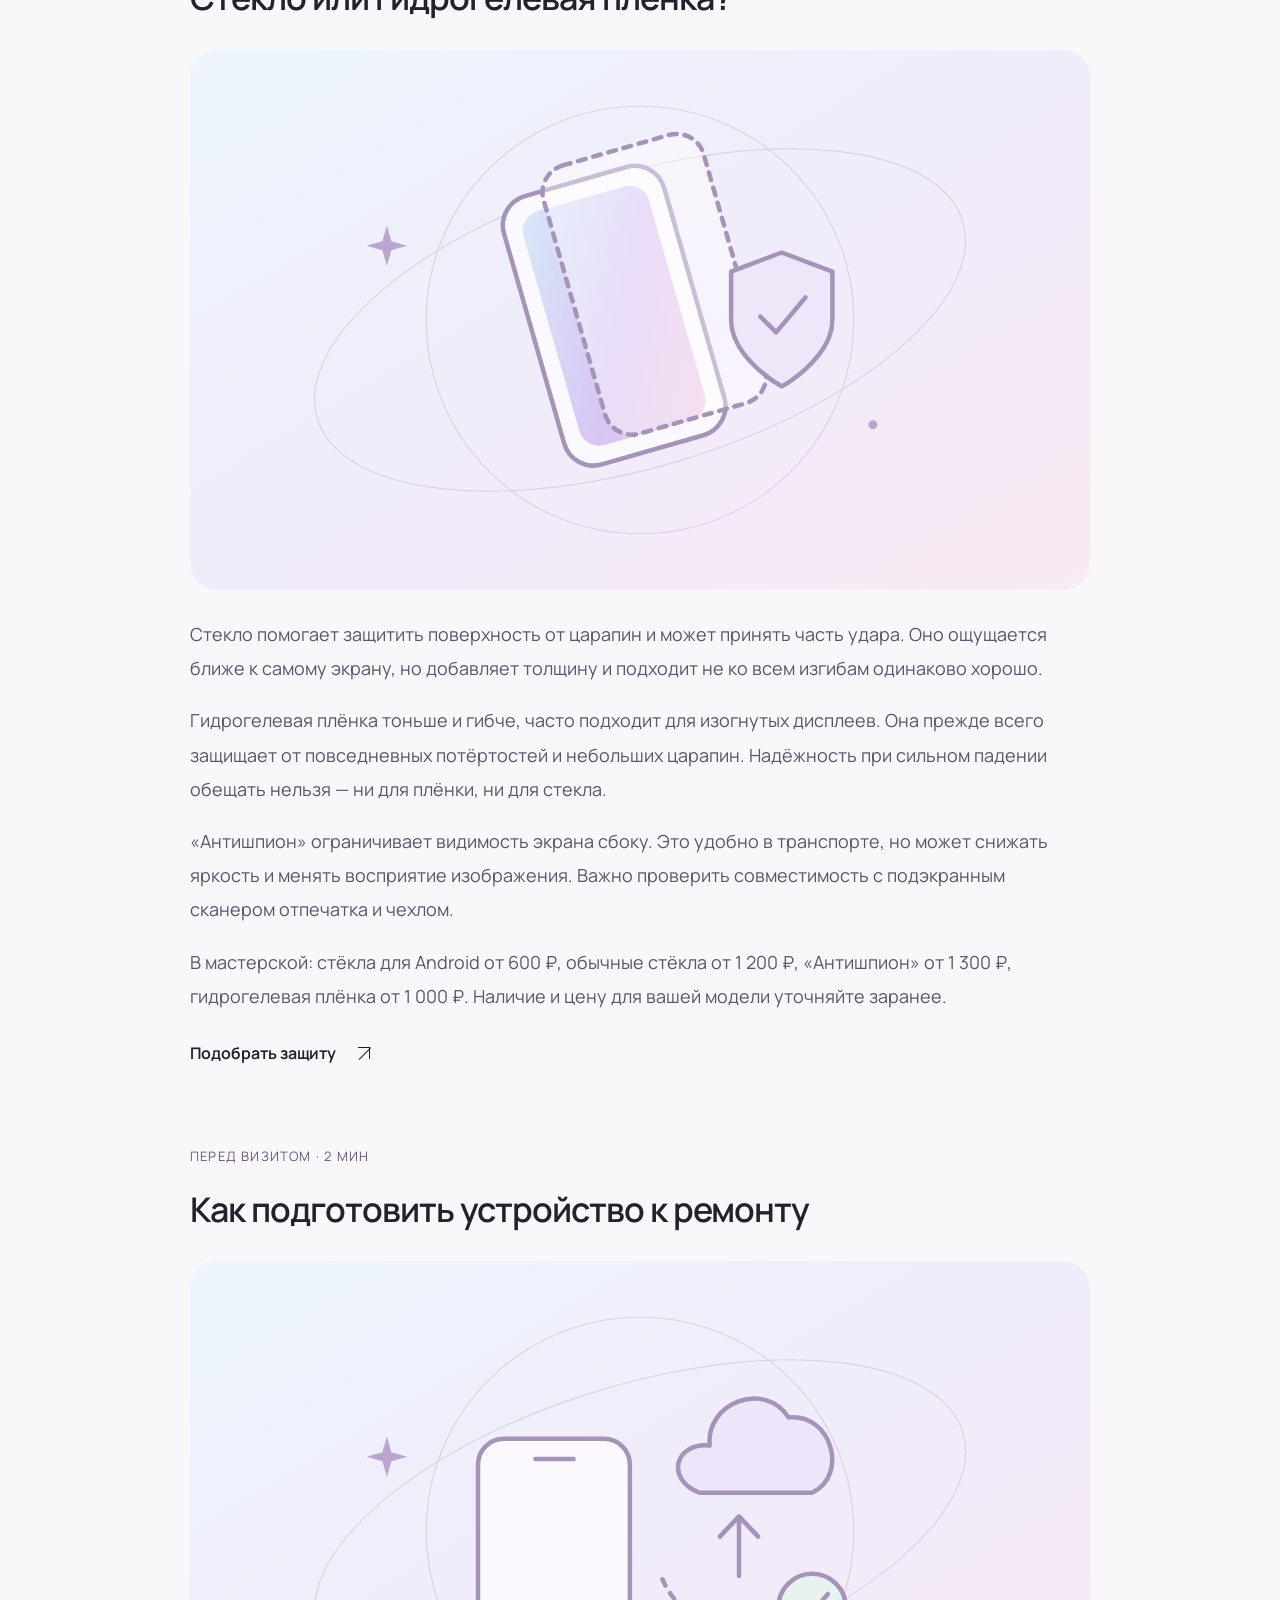
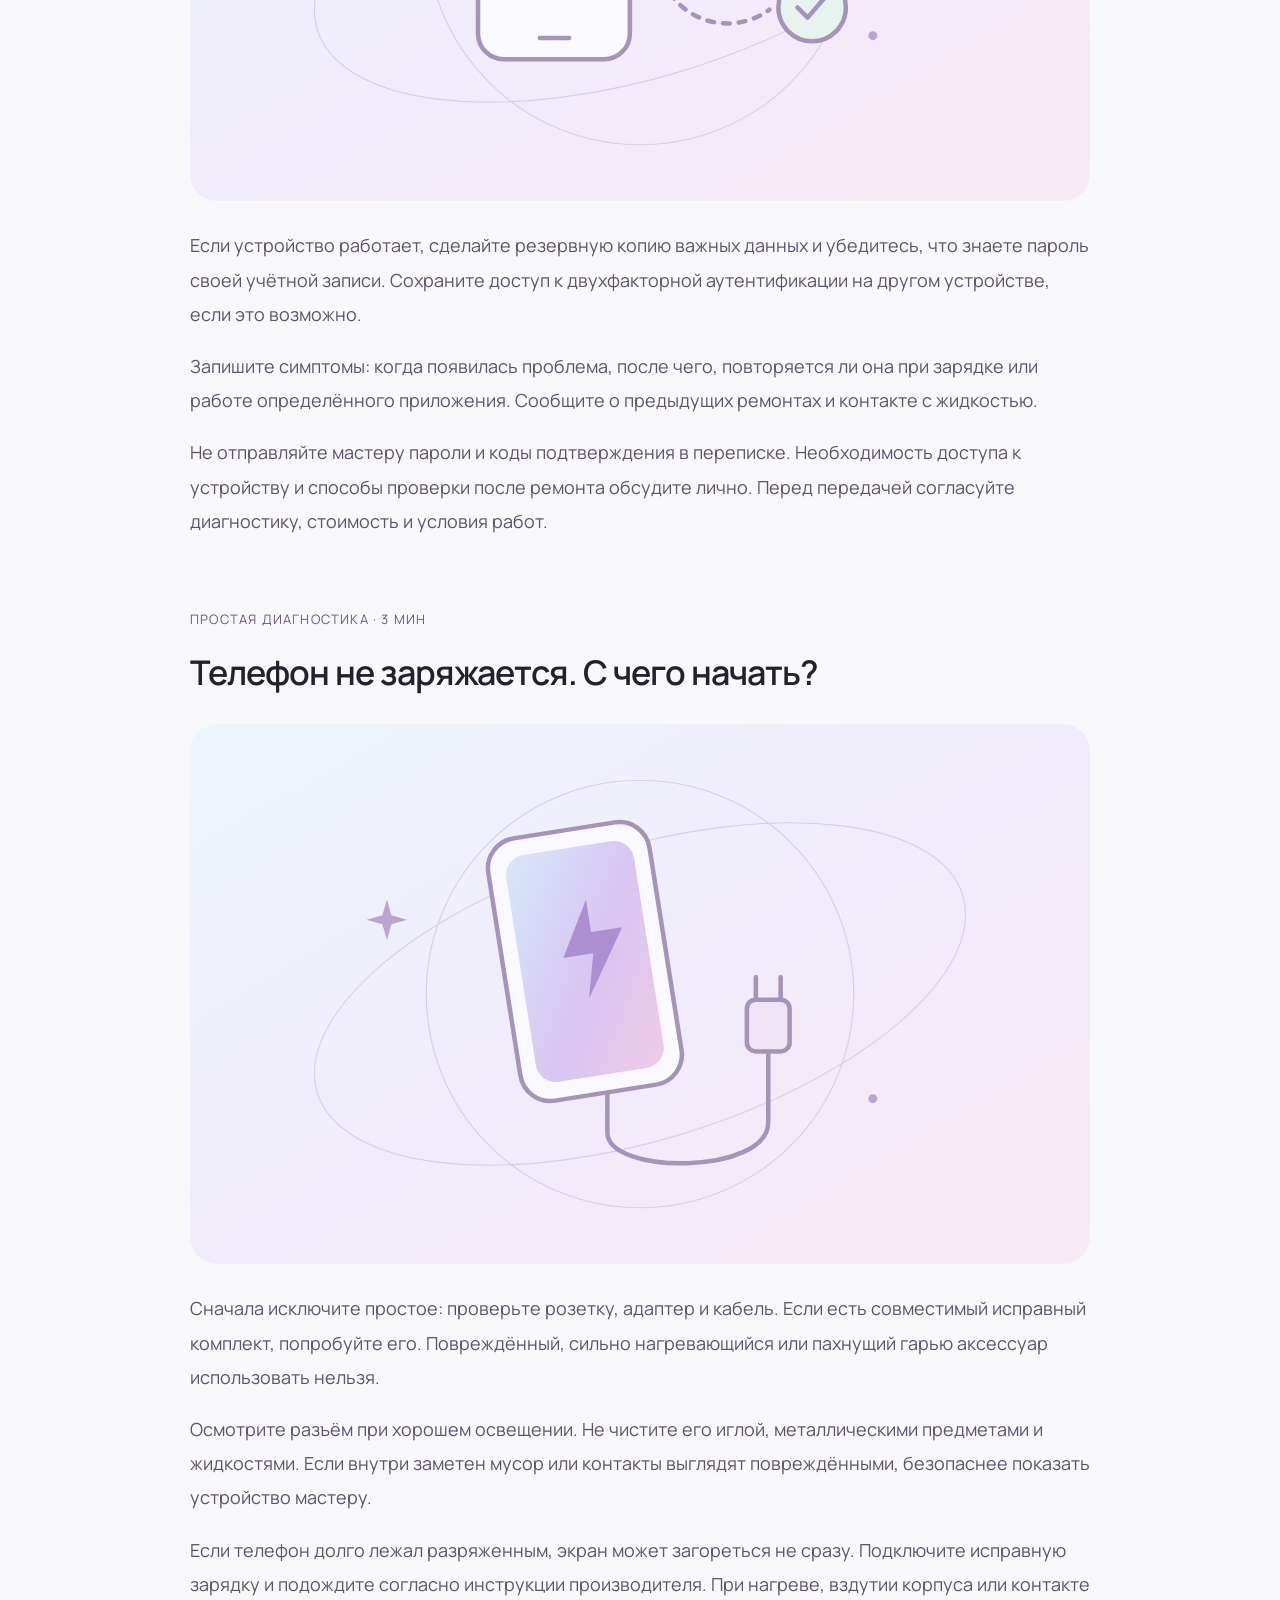
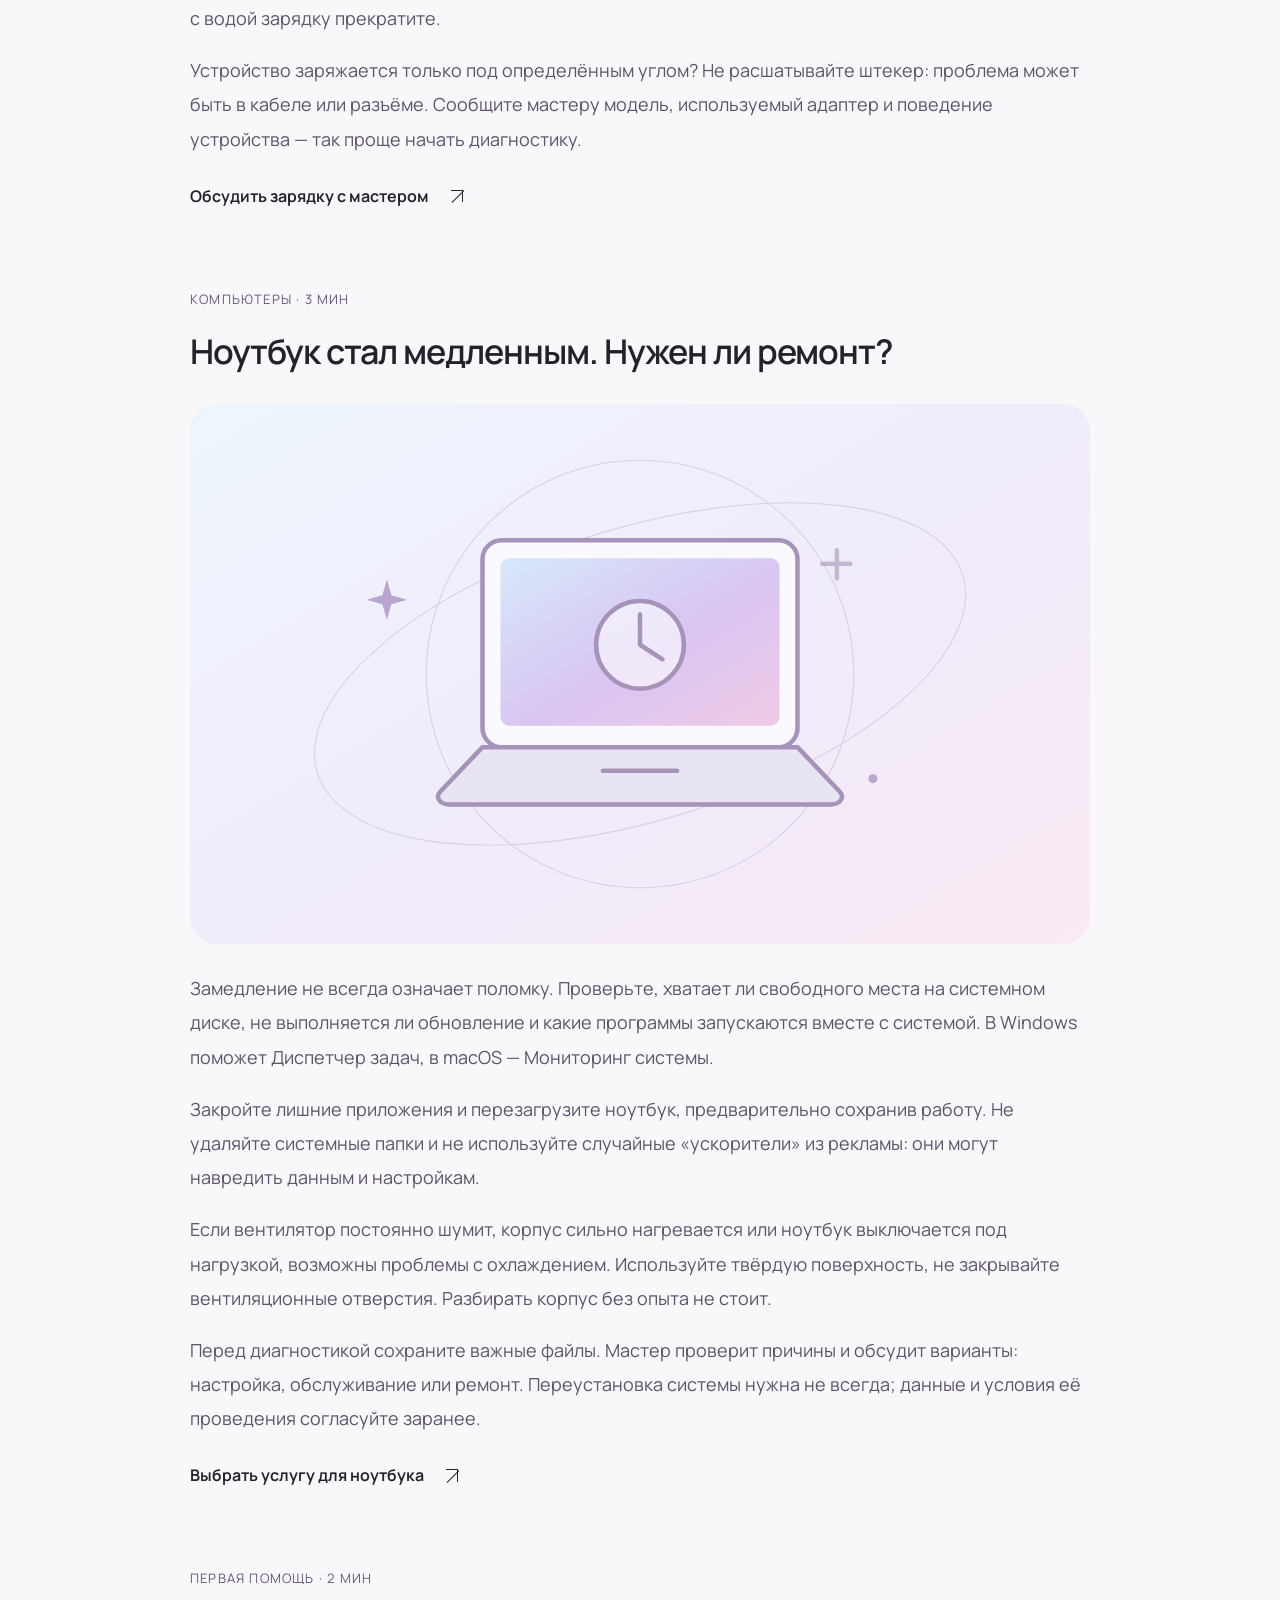
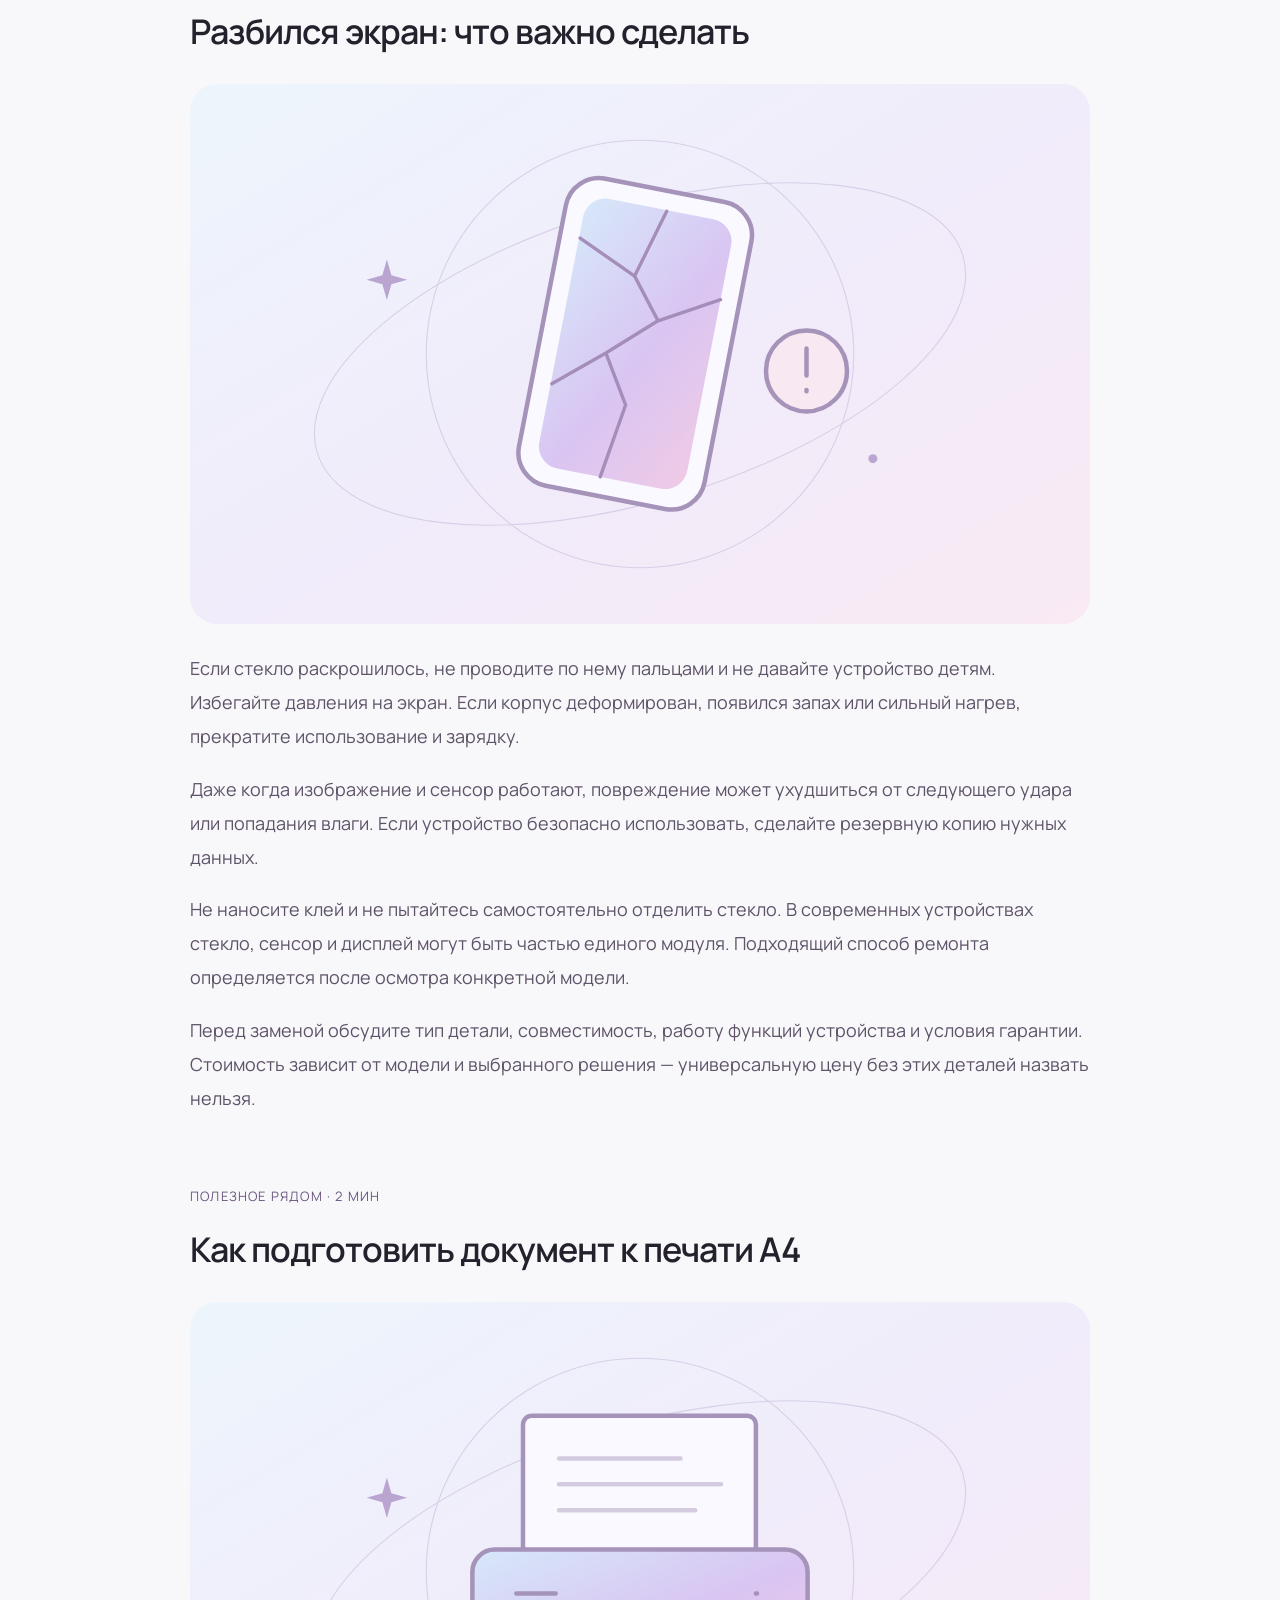
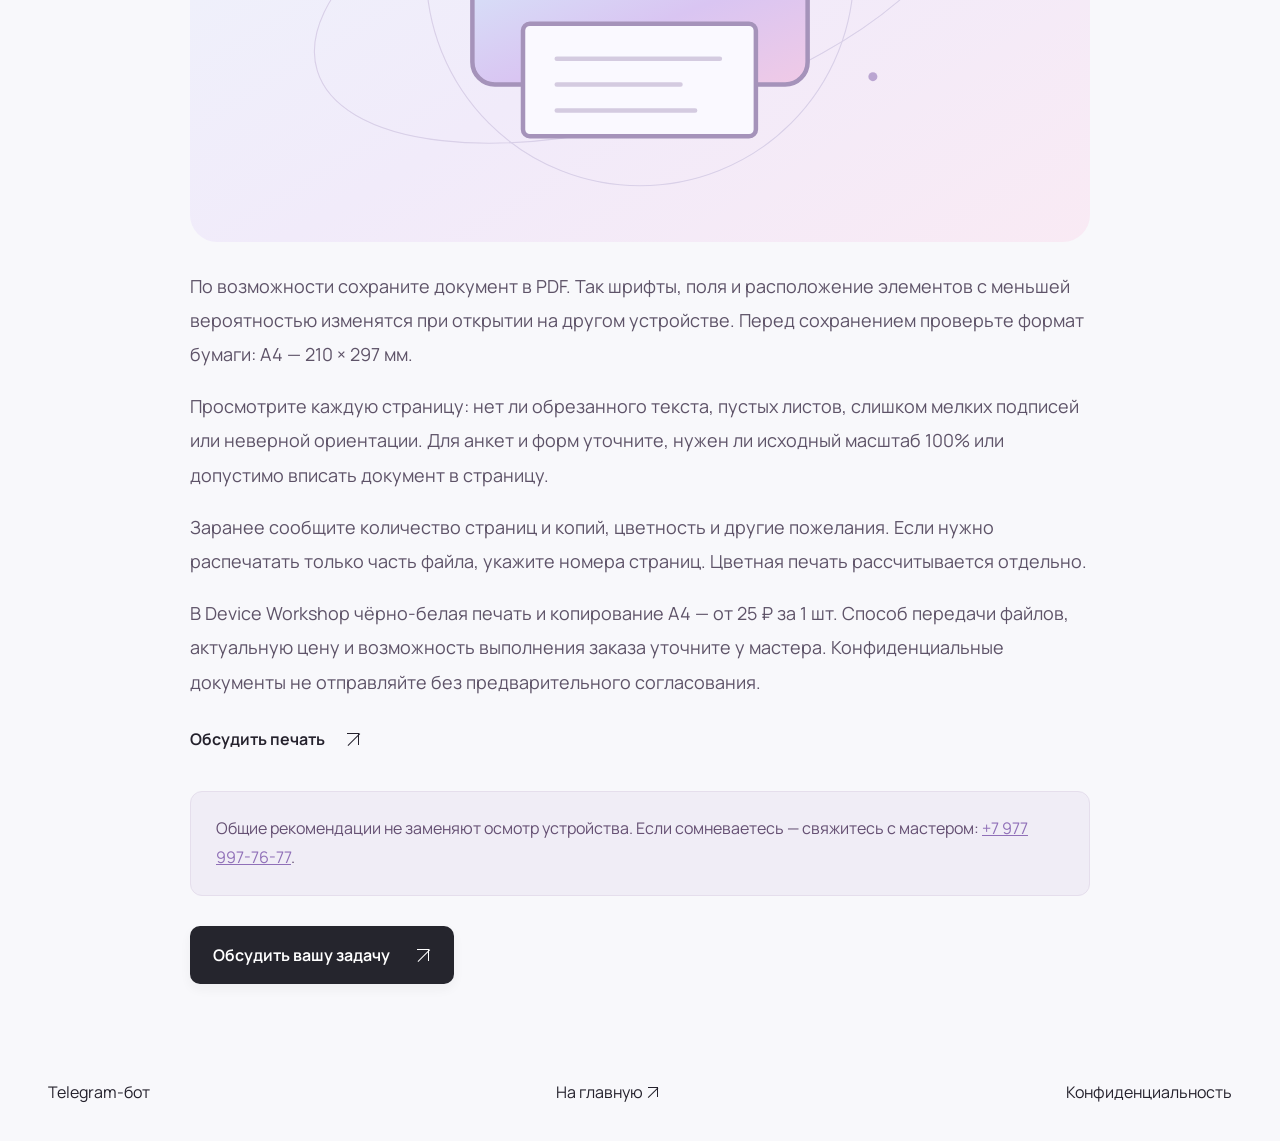
==== commit d5da4e4a: "Apply supplied logo and improve readable typography with motion controls" ====
--- a/articles.html
+++ b/articles.html
@@ -1,4 +1,4 @@
-<!doctype html><html lang="ru"><head><meta charset="utf-8"><meta name="viewport" content="width=device-width,initial-scale=1"><title>Журнал Device Workshop — советы по ремонту и уходу за техникой</title><link rel="icon" href="assets/favicon.svg"><link rel="stylesheet" href="styles.css"><link rel="stylesheet" href="layout.css"><link rel="stylesheet" href="extra.css"><link rel="stylesheet" href="presentation.css"><script src="motion.js" defer></script>
+<!doctype html><html lang="ru"><head><meta charset="utf-8"><meta name="viewport" content="width=device-width,initial-scale=1"><title>Журнал Device Workshop — советы по ремонту и уходу за техникой</title><link rel="icon" href="assets/brand/logo.png"><link rel="stylesheet" href="styles.css"><link rel="stylesheet" href="layout.css"><link rel="stylesheet" href="extra.css"><link rel="stylesheet" href="presentation.css"><link rel="stylesheet" href="readability.css"><script src="motion.js" defer></script>
 <meta name="description" content="8 статей о телефонах и ноутбуках: вода, аккумулятор, защита экрана, зарядка, резервные копии и подготовка документов к печати А4.">
 <link rel="canonical" href="https://trofimmokrov-netizen.github.io/TigranSite/articles.html">
 <meta name="robots" content="index,follow,max-image-preview:large">
@@ -18,8 +18,8 @@
 <meta name="twitter:title" content="Журнал Device Workshop — советы по ремонту и уходу за техникой">
 <meta name="twitter:description" content="8 статей о телефонах и ноутбуках: вода, аккумулятор, защита экрана, зарядка, резервные копии и подготовка документов к печати А4.">
 <meta name="twitter:image" content="https://trofimmokrov-netizen.github.io/TigranSite/assets/og-cover.png">
-<script type="application/ld+json">{"@context":"https://schema.org","@type":"CollectionPage","@id":"https://trofimmokrov-netizen.github.io/TigranSite/articles.html","name":"Журнал Device Workshop","inLanguage":"ru-RU","url":"https://trofimmokrov-netizen.github.io/TigranSite/articles.html","hasPart":[{"@type":"Article","headline":"Телефон упал в воду. Что делать сейчас?","url":"https://trofimmokrov-netizen.github.io/TigranSite/articles.html#water","image":"https://trofimmokrov-netizen.github.io/TigranSite/assets/journal/water.svg","inLanguage":"ru-RU","dateModified":"2026-11-03","publisher":{"@type":"Organization","name":"Device Workshop","url":"https://trofimmokrov-netizen.github.io/TigranSite/"}},{"@type":"Article","headline":"Почему быстро садится аккумулятор","url":"https://trofimmokrov-netizen.github.io/TigranSite/articles.html#battery","image":"https://trofimmokrov-netizen.github.io/TigranSite/assets/journal/battery.svg","inLanguage":"ru-RU","dateModified":"2026-11-03","publisher":{"@type":"Organization","name":"Device Workshop","url":"https://trofimmokrov-netizen.github.io/TigranSite/"}},{"@type":"Article","headline":"Стекло или гидрогелевая плёнка?","url":"https://trofimmokrov-netizen.github.io/TigranSite/articles.html#protection","image":"https://trofimmokrov-netizen.github.io/TigranSite/assets/journal/protection.svg","inLanguage":"ru-RU","dateModified":"2026-11-03","publisher":{"@type":"Organization","name":"Device Workshop","url":"https://trofimmokrov-netizen.github.io/TigranSite/"}},{"@type":"Article","headline":"Как подготовить устройство к ремонту","url":"https://trofimmokrov-netizen.github.io/TigranSite/articles.html#backup","image":"https://trofimmokrov-netizen.github.io/TigranSite/assets/journal/backup.svg","inLanguage":"ru-RU","dateModified":"2026-11-03","publisher":{"@type":"Organization","name":"Device Workshop","url":"https://trofimmokrov-netizen.github.io/TigranSite/"}},{"@type":"Article","headline":"Телефон не заряжается. С чего начать?","url":"https://trofimmokrov-netizen.github.io/TigranSite/articles.html#charging","image":"https://trofimmokrov-netizen.github.io/TigranSite/assets/journal/charging.svg","inLanguage":"ru-RU","dateModified":"2026-11-03","publisher":{"@type":"Organization","name":"Device Workshop","url":"https://trofimmokrov-netizen.github.io/TigranSite/"}},{"@type":"Article","headline":"Ноутбук стал медленным. Нужен ли ремонт?","url":"https://trofimmokrov-netizen.github.io/TigranSite/articles.html#laptop","image":"https://trofimmokrov-netizen.github.io/TigranSite/assets/journal/laptop.svg","inLanguage":"ru-RU","dateModified":"2026-11-03","publisher":{"@type":"Organization","name":"Device Workshop","url":"https://trofimmokrov-netizen.github.io/TigranSite/"}},{"@type":"Article","headline":"Разбился экран: что важно сделать","url":"https://trofimmokrov-netizen.github.io/TigranSite/articles.html#display","image":"https://trofimmokrov-netizen.github.io/TigranSite/assets/journal/display.svg","inLanguage":"ru-RU","dateModified":"2026-11-03","publisher":{"@type":"Organization","name":"Device Workshop","url":"https://trofimmokrov-netizen.github.io/TigranSite/"}},{"@type":"Article","headline":"Как подготовить документ к печати А4","url":"https://trofimmokrov-netizen.github.io/TigranSite/articles.html#printing","image":"https://trofimmokrov-netizen.github.io/TigranSite/assets/journal/printing.svg","inLanguage":"ru-RU","dateModified":"2026-11-03","publisher":{"@type":"Organization","name":"Device Workshop","url":"https://trofimmokrov-netizen.github.io/TigranSite/"}}]}</script>
-</head><body><header class="header shell"><a class="brand" href="index.html"><span class="brand-icon">d<span><span class="arrow-icon" aria-hidden="true"></span></span></span><span>device<span class="brand-sub">WORKSHOP</span></span></a><a class="text-link" href="miniapp.html">К услугам <span class="arrow-icon" aria-hidden="true"></span></a></header><main class="reading-page shell"><div class="eyebrow">DEVICE WORKSHOP / ЖУРНАЛ</div><h1>Чуть больше<br><span class="gradient-text">заботы.</span></h1><p class="reading-lead">8 коротких статей о технике, которая каждый день рядом. Что проверить самостоятельно, когда обратиться к мастеру и как подготовиться к визиту.</p><nav class="reading-nav" aria-label="Темы журнала"><a href="#water">Телефон и вода</a><a href="#battery">Аккумулятор</a><a href="#protection">Защита экрана</a><a href="#backup">Перед ремонтом</a><a href="#charging">Не заряжается</a><a href="#laptop">Медленный ноутбук</a><a href="#display">Разбитый экран</a><a href="#printing">Печать А4</a></nav><article id="water"><span class="article-kicker">ПЕРВАЯ ПОМОЩЬ · 3 МИН</span><h2>Телефон упал в воду. Что делать сейчас?</h2><img class="article-cover" src="assets/journal/water.svg" alt="Иллюстрация: телефон и вода" width="800" height="480" loading="lazy" decoding="async"><p>Сначала отключите зарядку, если это безопасно. Достаньте устройство из воды, выключите его и снимите чехол. Аккуратно промокните поверхность сухой мягкой тканью.</p><p>Не подключайте зарядное устройство и не пытайтесь снова включать телефон, чтобы «проверить». Не сушите феном, не кладите на батарею и не используйте рис: тепло и частицы могут усугубить повреждения. Не вставляйте предметы в разъём.</p><p>Влагозащита со временем ослабевает, а после падений и ремонта может измениться. Даже работающий после контакта с водой телефон может иметь следы коррозии внутри.</p><p>Как можно раньше свяжитесь с мастером, укажите модель, жидкость и примерное время происшествия. Диагностика поможет понять, что можно восстановить. Заранее обещать сохранность данных или итоговую стоимость без осмотра нельзя.</p><a class="text-link" href="https://t.me/DeviceWorkshop">Обсудить с мастером <span class="arrow-icon" aria-hidden="true"></span></a></article><article id="battery"><span class="article-kicker">УХОД ЗА ТЕХНИКОЙ · 3 МИН</span><h2>Почему быстро садится аккумулятор</h2><img class="article-cover" src="assets/journal/battery.svg" alt="Иллюстрация: заряд аккумулятора" width="800" height="480" loading="lazy" decoding="async"><p>Причина не всегда в батарее. Проверьте расход энергии в настройках: навигация, яркий экран, слабая связь и фоновые приложения могут заметно сокращать время работы. После обновления системы временно растёт нагрузка на фоновые процессы.</p><p>Литийионные аккумуляторы постепенно изнашиваются. Падение ёмкости, внезапные выключения и сильное изменение автономности — повод для проверки. Показатель состояния батареи полезен, но сам по себе не заменяет диагностику.</p><p>Избегайте перегрева, используйте совместимые качественные зарядные устройства и при наличии включайте оптимизированную зарядку. Если корпус вздулся, экран начал отходить или появился необычный запах, прекратите использование и зарядку. Не давите на корпус и не пытайтесь проколоть батарею; обратитесь в сервис.</p><p>Мастер уточнит модель, проверит состояние и согласует замену, если она действительно нужна.</p></article><article id="protection"><span class="article-kicker">ВЫБОР ЗАЩИТЫ · 2 МИН</span><h2>Стекло или гидрогелевая плёнка?</h2><img class="article-cover" src="assets/journal/protection.svg" alt="Иллюстрация: защита экрана" width="800" height="480" loading="lazy" decoding="async"><p>Стекло помогает защитить поверхность от царапин и может принять часть удара. Оно ощущается ближе к самому экрану, но добавляет толщину и подходит не ко всем изгибам одинаково хорошо.</p><p>Гидрогелевая плёнка тоньше и гибче, часто подходит для изогнутых дисплеев. Она прежде всего защищает от повседневных потёртостей и небольших царапин. Надёжность при сильном падении обещать нельзя — ни для плёнки, ни для стекла.</p><p>«Антишпион» ограничивает видимость экрана сбоку. Это удобно в транспорте, но может снижать яркость и менять восприятие изображения. Важно проверить совместимость с подэкранным сканером отпечатка и чехлом.</p><p>В мастерской: стёкла для Android от 600 ₽, обычные стёкла от 1 200 ₽, «Антишпион» от 1 300 ₽, гидрогелевая плёнка от 1 000 ₽. Наличие и цену для вашей модели уточняйте заранее.</p><a class="text-link" href="miniapp.html">Подобрать защиту <span class="arrow-icon" aria-hidden="true"></span></a></article><article id="backup"><span class="article-kicker">ПЕРЕД ВИЗИТОМ · 2 МИН</span><h2>Как подготовить устройство к ремонту</h2><img class="article-cover" src="assets/journal/backup.svg" alt="Иллюстрация: резервная копия данных" width="800" height="480" loading="lazy" decoding="async"><p>Если устройство работает, сделайте резервную копию важных данных и убедитесь, что знаете пароль своей учётной записи. Сохраните доступ к двухфакторной аутентификации на другом устройстве, если это возможно.</p><p>Запишите симптомы: когда появилась проблема, после чего, повторяется ли она при зарядке или работе определённого приложения. Сообщите о предыдущих ремонтах и контакте с жидкостью.</p><p>Не отправляйте мастеру пароли и коды подтверждения в переписке. Необходимость доступа к устройству и способы проверки после ремонта обсудите лично. Перед передачей согласуйте диагностику, стоимость и условия работ.</p></article><article id="charging"><span class="article-kicker">ПРОСТАЯ ДИАГНОСТИКА · 3 МИН</span><h2>Телефон не заряжается. С чего начать?</h2><img class="article-cover" src="assets/journal/charging.svg" alt="Иллюстрация: телефон и зарядный кабель" width="800" height="480" loading="lazy" decoding="async"><p>Сначала исключите простое: проверьте розетку, адаптер и кабель. Если есть совместимый исправный комплект, попробуйте его. Повреждённый, сильно нагревающийся или пахнущий гарью аксессуар использовать нельзя.</p><p>Осмотрите разъём при хорошем освещении. Не чистите его иглой, металлическими предметами и жидкостями. Если внутри заметен мусор или контакты выглядят повреждёнными, безопаснее показать устройство мастеру.</p><p>Если телефон долго лежал разряженным, экран может загореться не сразу. Подключите исправную зарядку и подождите согласно инструкции производителя. При нагреве, вздутии корпуса или контакте с водой зарядку прекратите.</p><p>Устройство заряжается только под определённым углом? Не расшатывайте штекер: проблема может быть в кабеле или разъёме. Сообщите мастеру модель, используемый адаптер и поведение устройства — так проще начать диагностику.</p><a class="text-link" href="https://t.me/DeviceWorkshop">Обсудить зарядку с мастером <span class="arrow-icon" aria-hidden="true"></span></a></article>
+<script type="application/ld+json">{"@context":"https://schema.org","@type":"CollectionPage","@id":"https://trofimmokrov-netizen.github.io/TigranSite/articles.html","name":"Журнал Device Workshop","inLanguage":"ru-RU","url":"https://trofimmokrov-netizen.github.io/TigranSite/articles.html","hasPart":[{"@type":"Article","headline":"Телефон упал в воду. Что делать сейчас?","url":"https://trofimmokrov-netizen.github.io/TigranSite/articles.html#water","image":"https://trofimmokrov-netizen.github.io/TigranSite/assets/journal/water.svg","inLanguage":"ru-RU","dateModified":"2026-11-03","publisher":{"@type":"Organization","name":"Device Workshop","url":"https://trofimmokrov-netizen.github.io/TigranSite/","logo":{"@type":"ImageObject","url":"https://trofimmokrov-netizen.github.io/TigranSite/assets/brand/logo.png"}}},{"@type":"Article","headline":"Почему быстро садится аккумулятор","url":"https://trofimmokrov-netizen.github.io/TigranSite/articles.html#battery","image":"https://trofimmokrov-netizen.github.io/TigranSite/assets/journal/battery.svg","inLanguage":"ru-RU","dateModified":"2026-11-03","publisher":{"@type":"Organization","name":"Device Workshop","url":"https://trofimmokrov-netizen.github.io/TigranSite/","logo":{"@type":"ImageObject","url":"https://trofimmokrov-netizen.github.io/TigranSite/assets/brand/logo.png"}}},{"@type":"Article","headline":"Стекло или гидрогелевая плёнка?","url":"https://trofimmokrov-netizen.github.io/TigranSite/articles.html#protection","image":"https://trofimmokrov-netizen.github.io/TigranSite/assets/journal/protection.svg","inLanguage":"ru-RU","dateModified":"2026-11-03","publisher":{"@type":"Organization","name":"Device Workshop","url":"https://trofimmokrov-netizen.github.io/TigranSite/","logo":{"@type":"ImageObject","url":"https://trofimmokrov-netizen.github.io/TigranSite/assets/brand/logo.png"}}},{"@type":"Article","headline":"Как подготовить устройство к ремонту","url":"https://trofimmokrov-netizen.github.io/TigranSite/articles.html#backup","image":"https://trofimmokrov-netizen.github.io/TigranSite/assets/journal/backup.svg","inLanguage":"ru-RU","dateModified":"2026-11-03","publisher":{"@type":"Organization","name":"Device Workshop","url":"https://trofimmokrov-netizen.github.io/TigranSite/","logo":{"@type":"ImageObject","url":"https://trofimmokrov-netizen.github.io/TigranSite/assets/brand/logo.png"}}},{"@type":"Article","headline":"Телефон не заряжается. С чего начать?","url":"https://trofimmokrov-netizen.github.io/TigranSite/articles.html#charging","image":"https://trofimmokrov-netizen.github.io/TigranSite/assets/journal/charging.svg","inLanguage":"ru-RU","dateModified":"2026-11-03","publisher":{"@type":"Organization","name":"Device Workshop","url":"https://trofimmokrov-netizen.github.io/TigranSite/","logo":{"@type":"ImageObject","url":"https://trofimmokrov-netizen.github.io/TigranSite/assets/brand/logo.png"}}},{"@type":"Article","headline":"Ноутбук стал медленным. Нужен ли ремонт?","url":"https://trofimmokrov-netizen.github.io/TigranSite/articles.html#laptop","image":"https://trofimmokrov-netizen.github.io/TigranSite/assets/journal/laptop.svg","inLanguage":"ru-RU","dateModified":"2026-11-03","publisher":{"@type":"Organization","name":"Device Workshop","url":"https://trofimmokrov-netizen.github.io/TigranSite/","logo":{"@type":"ImageObject","url":"https://trofimmokrov-netizen.github.io/TigranSite/assets/brand/logo.png"}}},{"@type":"Article","headline":"Разбился экран: что важно сделать","url":"https://trofimmokrov-netizen.github.io/TigranSite/articles.html#display","image":"https://trofimmokrov-netizen.github.io/TigranSite/assets/journal/display.svg","inLanguage":"ru-RU","dateModified":"2026-11-03","publisher":{"@type":"Organization","name":"Device Workshop","url":"https://trofimmokrov-netizen.github.io/TigranSite/","logo":{"@type":"ImageObject","url":"https://trofimmokrov-netizen.github.io/TigranSite/assets/brand/logo.png"}}},{"@type":"Article","headline":"Как подготовить документ к печати А4","url":"https://trofimmokrov-netizen.github.io/TigranSite/articles.html#printing","image":"https://trofimmokrov-netizen.github.io/TigranSite/assets/journal/printing.svg","inLanguage":"ru-RU","dateModified":"2026-11-03","publisher":{"@type":"Organization","name":"Device Workshop","url":"https://trofimmokrov-netizen.github.io/TigranSite/","logo":{"@type":"ImageObject","url":"https://trofimmokrov-netizen.github.io/TigranSite/assets/brand/logo.png"}}}]}</script>
+</head><body><header class="header shell"><a class="brand" href="index.html"><img class="brand-logo" src="assets/brand/logo.png" alt="" width="96" height="96" decoding="async"><span class="brand-wordmark"><span class="brand-name">Device</span><span class="brand-sub">Workshop</span></span></a><a class="text-link" href="miniapp.html">К услугам <span class="arrow-icon" aria-hidden="true"></span></a></header><main class="reading-page shell"><div class="eyebrow">DEVICE WORKSHOP / ЖУРНАЛ</div><h1>Чуть больше<br><span class="gradient-text">заботы.</span></h1><p class="reading-lead">8 коротких статей о технике, которая каждый день рядом. Что проверить самостоятельно, когда обратиться к мастеру и как подготовиться к визиту.</p><nav class="reading-nav" aria-label="Темы журнала"><a href="#water">Телефон и вода</a><a href="#battery">Аккумулятор</a><a href="#protection">Защита экрана</a><a href="#backup">Перед ремонтом</a><a href="#charging">Не заряжается</a><a href="#laptop">Медленный ноутбук</a><a href="#display">Разбитый экран</a><a href="#printing">Печать А4</a></nav><article id="water"><span class="article-kicker">ПЕРВАЯ ПОМОЩЬ · 3 МИН</span><h2>Телефон упал в воду. Что делать сейчас?</h2><img class="article-cover" src="assets/journal/water.svg" alt="Иллюстрация: телефон и вода" width="800" height="480" loading="lazy" decoding="async"><p>Сначала отключите зарядку, если это безопасно. Достаньте устройство из воды, выключите его и снимите чехол. Аккуратно промокните поверхность сухой мягкой тканью.</p><p>Не подключайте зарядное устройство и не пытайтесь снова включать телефон, чтобы «проверить». Не сушите феном, не кладите на батарею и не используйте рис: тепло и частицы могут усугубить повреждения. Не вставляйте предметы в разъём.</p><p>Влагозащита со временем ослабевает, а после падений и ремонта может измениться. Даже работающий после контакта с водой телефон может иметь следы коррозии внутри.</p><p>Как можно раньше свяжитесь с мастером, укажите модель, жидкость и примерное время происшествия. Диагностика поможет понять, что можно восстановить. Заранее обещать сохранность данных или итоговую стоимость без осмотра нельзя.</p><a class="text-link" href="https://t.me/DeviceWorkshop">Обсудить с мастером <span class="arrow-icon" aria-hidden="true"></span></a></article><article id="battery"><span class="article-kicker">УХОД ЗА ТЕХНИКОЙ · 3 МИН</span><h2>Почему быстро садится аккумулятор</h2><img class="article-cover" src="assets/journal/battery.svg" alt="Иллюстрация: заряд аккумулятора" width="800" height="480" loading="lazy" decoding="async"><p>Причина не всегда в батарее. Проверьте расход энергии в настройках: навигация, яркий экран, слабая связь и фоновые приложения могут заметно сокращать время работы. После обновления системы временно растёт нагрузка на фоновые процессы.</p><p>Литийионные аккумуляторы постепенно изнашиваются. Падение ёмкости, внезапные выключения и сильное изменение автономности — повод для проверки. Показатель состояния батареи полезен, но сам по себе не заменяет диагностику.</p><p>Избегайте перегрева, используйте совместимые качественные зарядные устройства и при наличии включайте оптимизированную зарядку. Если корпус вздулся, экран начал отходить или появился необычный запах, прекратите использование и зарядку. Не давите на корпус и не пытайтесь проколоть батарею; обратитесь в сервис.</p><p>Мастер уточнит модель, проверит состояние и согласует замену, если она действительно нужна.</p></article><article id="protection"><span class="article-kicker">ВЫБОР ЗАЩИТЫ · 2 МИН</span><h2>Стекло или гидрогелевая плёнка?</h2><img class="article-cover" src="assets/journal/protection.svg" alt="Иллюстрация: защита экрана" width="800" height="480" loading="lazy" decoding="async"><p>Стекло помогает защитить поверхность от царапин и может принять часть удара. Оно ощущается ближе к самому экрану, но добавляет толщину и подходит не ко всем изгибам одинаково хорошо.</p><p>Гидрогелевая плёнка тоньше и гибче, часто подходит для изогнутых дисплеев. Она прежде всего защищает от повседневных потёртостей и небольших царапин. Надёжность при сильном падении обещать нельзя — ни для плёнки, ни для стекла.</p><p>«Антишпион» ограничивает видимость экрана сбоку. Это удобно в транспорте, но может снижать яркость и менять восприятие изображения. Важно проверить совместимость с подэкранным сканером отпечатка и чехлом.</p><p>В мастерской: стёкла для Android от 600 ₽, обычные стёкла от 1 200 ₽, «Антишпион» от 1 300 ₽, гидрогелевая плёнка от 1 000 ₽. Наличие и цену для вашей модели уточняйте заранее.</p><a class="text-link" href="miniapp.html">Подобрать защиту <span class="arrow-icon" aria-hidden="true"></span></a></article><article id="backup"><span class="article-kicker">ПЕРЕД ВИЗИТОМ · 2 МИН</span><h2>Как подготовить устройство к ремонту</h2><img class="article-cover" src="assets/journal/backup.svg" alt="Иллюстрация: резервная копия данных" width="800" height="480" loading="lazy" decoding="async"><p>Если устройство работает, сделайте резервную копию важных данных и убедитесь, что знаете пароль своей учётной записи. Сохраните доступ к двухфакторной аутентификации на другом устройстве, если это возможно.</p><p>Запишите симптомы: когда появилась проблема, после чего, повторяется ли она при зарядке или работе определённого приложения. Сообщите о предыдущих ремонтах и контакте с жидкостью.</p><p>Не отправляйте мастеру пароли и коды подтверждения в переписке. Необходимость доступа к устройству и способы проверки после ремонта обсудите лично. Перед передачей согласуйте диагностику, стоимость и условия работ.</p></article><article id="charging"><span class="article-kicker">ПРОСТАЯ ДИАГНОСТИКА · 3 МИН</span><h2>Телефон не заряжается. С чего начать?</h2><img class="article-cover" src="assets/journal/charging.svg" alt="Иллюстрация: телефон и зарядный кабель" width="800" height="480" loading="lazy" decoding="async"><p>Сначала исключите простое: проверьте розетку, адаптер и кабель. Если есть совместимый исправный комплект, попробуйте его. Повреждённый, сильно нагревающийся или пахнущий гарью аксессуар использовать нельзя.</p><p>Осмотрите разъём при хорошем освещении. Не чистите его иглой, металлическими предметами и жидкостями. Если внутри заметен мусор или контакты выглядят повреждёнными, безопаснее показать устройство мастеру.</p><p>Если телефон долго лежал разряженным, экран может загореться не сразу. Подключите исправную зарядку и подождите согласно инструкции производителя. При нагреве, вздутии корпуса или контакте с водой зарядку прекратите.</p><p>Устройство заряжается только под определённым углом? Не расшатывайте штекер: проблема может быть в кабеле или разъёме. Сообщите мастеру модель, используемый адаптер и поведение устройства — так проще начать диагностику.</p><a class="text-link" href="https://t.me/DeviceWorkshop">Обсудить зарядку с мастером <span class="arrow-icon" aria-hidden="true"></span></a></article>
 <article id="laptop"><span class="article-kicker">КОМПЬЮТЕРЫ · 3 МИН</span><h2>Ноутбук стал медленным. Нужен ли ремонт?</h2><img class="article-cover" src="assets/journal/laptop.svg" alt="Иллюстрация: ноутбук и время отклика" width="800" height="480" loading="lazy" decoding="async"><p>Замедление не всегда означает поломку. Проверьте, хватает ли свободного места на системном диске, не выполняется ли обновление и какие программы запускаются вместе с системой. В Windows поможет Диспетчер задач, в macOS — Мониторинг системы.</p><p>Закройте лишние приложения и перезагрузите ноутбук, предварительно сохранив работу. Не удаляйте системные папки и не используйте случайные «ускорители» из рекламы: они могут навредить данным и настройкам.</p><p>Если вентилятор постоянно шумит, корпус сильно нагревается или ноутбук выключается под нагрузкой, возможны проблемы с охлаждением. Используйте твёрдую поверхность, не закрывайте вентиляционные отверстия. Разбирать корпус без опыта не стоит.</p><p>Перед диагностикой сохраните важные файлы. Мастер проверит причины и обсудит варианты: настройка, обслуживание или ремонт. Переустановка системы нужна не всегда; данные и условия её проведения согласуйте заранее.</p><a class="text-link" href="miniapp.html">Выбрать услугу для ноутбука <span class="arrow-icon" aria-hidden="true"></span></a></article>
 <article id="display"><span class="article-kicker">ПЕРВАЯ ПОМОЩЬ · 2 МИН</span><h2>Разбился экран: что важно сделать</h2><img class="article-cover" src="assets/journal/display.svg" alt="Иллюстрация: повреждение экрана" width="800" height="480" loading="lazy" decoding="async"><p>Если стекло раскрошилось, не проводите по нему пальцами и не давайте устройство детям. Избегайте давления на экран. Если корпус деформирован, появился запах или сильный нагрев, прекратите использование и зарядку.</p><p>Даже когда изображение и сенсор работают, повреждение может ухудшиться от следующего удара или попадания влаги. Если устройство безопасно использовать, сделайте резервную копию нужных данных.</p><p>Не наносите клей и не пытайтесь самостоятельно отделить стекло. В современных устройствах стекло, сенсор и дисплей могут быть частью единого модуля. Подходящий способ ремонта определяется после осмотра конкретной модели.</p><p>Перед заменой обсудите тип детали, совместимость, работу функций устройства и условия гарантии. Стоимость зависит от модели и выбранного решения — универсальную цену без этих деталей назвать нельзя.</p></article>
 <article id="printing"><span class="article-kicker">ПОЛЕЗНОЕ РЯДОМ · 2 МИН</span><h2>Как подготовить документ к печати А4</h2><img class="article-cover" src="assets/journal/printing.svg" alt="Иллюстрация: документы и принтер" width="800" height="480" loading="lazy" decoding="async"><p>По возможности сохраните документ в PDF. Так шрифты, поля и расположение элементов с меньшей вероятностью изменятся при открытии на другом устройстве. Перед сохранением проверьте формат бумаги: А4 — 210 × 297 мм.</p><p>Просмотрите каждую страницу: нет ли обрезанного текста, пустых листов, слишком мелких подписей или неверной ориентации. Для анкет и форм уточните, нужен ли исходный масштаб 100% или допустимо вписать документ в страницу.</p><p>Заранее сообщите количество страниц и копий, цветность и другие пожелания. Если нужно распечатать только часть файла, укажите номера страниц. Цветная печать рассчитывается отдельно.</p><p>В Device Workshop чёрно-белая печать и копирование А4 — от 25 ₽ за 1 шт. Способ передачи файлов, актуальную цену и возможность выполнения заказа уточните у мастера. Конфиденциальные документы не отправляйте без предварительного согласования.</p><a class="text-link" href="https://t.me/DeviceWorkshop">Обсудить печать <span class="arrow-icon" aria-hidden="true"></span></a></article><aside class="document-note">Общие рекомендации не заменяют осмотр устройства. Если сомневаетесь — свяжитесь с мастером: <a href="tel:+79779977677">+7 977 997-76-77</a>.</aside><a class="button button-dark" href="miniapp.html">Обсудить вашу задачу <span class="arrow-icon" aria-hidden="true"></span></a></main><footer class="footer shell"><a href="https://t.me/DeviceWorkshop_bot?start=journal">Telegram-бот</a><a href="index.html">На главную <span class="arrow-icon" aria-hidden="true"></span></a><a href="privacy.html">Конфиденциальность</a></footer></body></html>
--- a/readability.css
+++ b/readability.css
@@ -0,0 +1,13 @@
+:root{--body-text:18px;--support-text:16px;--ui-text:16px;--small-text:14px;--muted:#686371;--ink:#24212c}
+:root.large-text{--body-text:21px;--support-text:18px;--ui-text:18px;--small-text:16px}
+body{font-size:var(--body-text);line-height:1.65;color:var(--ink)}
+.brand{gap:6px;min-width:0;flex-shrink:0;letter-spacing:0}.brand-logo{display:block;width:80px;height:80px;object-fit:contain;flex-shrink:0}.brand-wordmark{display:flex;flex-direction:column;line-height:1.15}.brand-name{font-size:25px;letter-spacing:-.7px;font-weight:750}.brand .brand-sub{font-size:19px;letter-spacing:.2px;line-height:1.35;font-weight:550;color:#5a5265}.header{height:114px;gap:18px}.desktop-nav{font-size:15px;gap:23px}.desktop-nav a{line-height:1.4;white-space:nowrap}.header-contact{font-size:17px;font-weight:650}.header-contact>span{margin-left:9px}.menu-toggle{min-width:44px;min-height:44px}.footer .brand{font-size:inherit}.footer .brand-logo{width:72px;height:72px}.footer .brand-name{font-size:23px}.footer .brand-sub{font-size:17px;letter-spacing:0}.mini-header .brand-logo{width:78px;height:78px}.mini-header .brand-name{font-size:25px}.mini-header .brand-sub{font-size:19px}
+.eyebrow{font-size:12px;letter-spacing:1.5px;line-height:1.65;color:#504956}.hero{padding-top:38px}.hero-description{font-size:var(--body-text);line-height:1.8;color:#625d6b}.hero-bot-link{font-size:var(--support-text);color:#6f4d95;line-height:1.7}.hero-bot-link::before{flex-shrink:0}.hero-rating strong{font-size:17px}.hero-rating small{font-size:var(--small-text);line-height:1.6;color:#62596d}.hero-rating .stars{font-size:13px}.rating-logo{width:43px;height:43px}.hero-rating{gap:13px}.hero-actions{gap:26px}.button{font-size:var(--ui-text);padding:17px 23px;min-height:52px;line-height:1.5;gap:25px}.text-link{font-size:var(--ui-text);min-height:44px;line-height:1.65}.hero-actions .button{font-size:var(--ui-text)}.benefits>span{font-size:var(--small-text);color:#655b70;line-height:1.7}.benefits i{flex-shrink:0}.section-heading>p{font-size:var(--support-text);line-height:1.8;color:#675e72;max-width:460px}.section-heading{gap:28px}.section-heading h2{font-size:43px}.service-card{padding:28px;min-height:330px}.service-card h3{font-size:25px;line-height:1.35;margin-bottom:15px}.service-card p{font-size:var(--support-text);line-height:1.85;color:#62596c;max-width:none}.card-tag{font-size:12px;color:#6a5a7d}.card-top{gap:15px}.service-icon{font-size:31px}.card-bottom{gap:12px}.custom-price{font-size:var(--small-text);line-height:1.6;color:#51465e}.price{font-size:27px}.price small{font-size:var(--support-text)}.circle-button{min-width:44px;min-height:44px}.price-panel-heading h3{font-size:28px}.price-panel-heading>span{font-size:var(--small-text);color:#6d6179}.price-list>div{font-size:var(--support-text);gap:20px;padding-block:17px;line-height:1.65}.price-list strong{font-size:var(--support-text)}.price-list small{font-size:var(--small-text);line-height:1.75;color:#70647d}.price-note{font-size:var(--small-text);line-height:1.8;color:#6c6078;margin-top:19px}.about-copy h2{font-size:39px}.about-copy p{font-size:var(--body-text);line-height:1.85;color:#62596c;max-width:none}.about-copy .text-link{font-size:var(--ui-text)}.muted{color:#76687f}.about-art{min-height:425px;overflow:hidden;background:radial-gradient(ellipse,#fff 0,#eee9f6 68%,#e9e2f2 100%)}.living-logo{width:min(390px,100%);aspect-ratio:1;position:relative;display:grid;place-items:center}.living-logo img{width:100%;height:100%;object-fit:contain;position:relative;filter:drop-shadow(0 12px 14px #82709f13);animation:logo-breathe 7s ease-in-out infinite}.logo-halo{position:absolute;width:74%;height:74%;border:1px solid #cfc0e299;border-radius:50%;background:radial-gradient(ellipse,#e1d7f066,transparent 70%);animation:halo-breathe 7s ease-in-out infinite}.about-sticker{font-size:12px;bottom:24px;right:24px;line-height:1.7;background:#fffefb;padding:13px 18px}.about-art-label{font-size:11px;letter-spacing:1.4px;color:#6c5b7e;top:20px;left:23px}.brand-logo{animation:logo-arrive 1s ease-out both}.brand:hover .brand-logo{animation:logo-wave 1.1s ease-in-out}.gradient-text{background-size:200% 100%;animation:brand-gradient 12s ease-in-out infinite}.reference-contacts{display:flex;flex-direction:column;gap:16px;margin-top:25px}.reference-row{display:flex;align-items:center;gap:17px;padding:17px 20px;border:2px solid transparent;border-radius:17px;background:linear-gradient(#fff,#fff) padding-box,linear-gradient(110deg,#5db8db,#a48ada,#d773ba) border-box;min-height:92px}.reference-icon{width:45px;height:45px;flex-shrink:0;display:grid;place-items:center;color:#8e6bb4}.reference-icon svg{width:32px;height:32px}.reference-row>span:last-child{min-width:0}.reference-row small{display:block;font-size:var(--small-text);line-height:1.5;color:#6c6079;margin-bottom:4px}.reference-row strong{display:block;font-size:23px;font-weight:650;line-height:1.5;letter-spacing:-.5px}.contact-card{grid-template-columns:1.05fr 1fr}.contact-copy{padding:35px}.contact-copy h2{font-size:43px;margin-top:15px}.telegram-link{font-size:var(--body-text);line-height:1.65;color:#6c4494;margin-top:26px}.telegram-link>span{font-size:var(--small-text);line-height:1.7;color:#62536f;margin-top:7px}.contact-features{gap:8px}.contact-features>span{font-size:12px;padding:8px 10px;color:#675775}.location-panel{min-height:550px}.map-overlay{padding:30px}.map-overlay>span{font-size:var(--support-text);color:#6d5b7c;line-height:1.7}.map-overlay .button{max-width:340px;font-size:var(--ui-text)}.map-card-link{font-size:var(--small-text);min-height:44px;display:flex;align-items:center;justify-content:center;color:#705580;line-height:1.7}.map-marker>div{font-size:15px;white-space:normal;max-width:220px;line-height:1.5}.map-marker small{font-size:13px;line-height:1.5}.map-road-label{font-size:12px}.review-card blockquote{font-size:var(--support-text);line-height:1.9}.review-card .stars{font-size:14px}.review-author strong{font-size:var(--support-text)}.review-author small{font-size:var(--small-text);line-height:1.6;color:#6f627b}.review-author{gap:13px}.avatar{width:43px;height:43px;font-size:17px;flex-shrink:0}.review-total>span{font-size:var(--small-text);color:#6b5c78;line-height:1.7}.review-total strong{font-size:27px}.review-total .stars{font-size:15px}.award-card .eyebrow{font-size:11px;color:#6f5a36}.award-card h3{font-size:38px}.award-card p{font-size:var(--small-text);color:#705f3f;line-height:1.75}.award-card h3 em{color:#8e713e}.article-card>small{font-size:12px;color:#6c5d7c;letter-spacing:1px;line-height:1.6}.article-card h3{font-size:23px;line-height:1.5;margin-bottom:20px}.article-read{font-size:var(--small-text);color:#71518d;display:inline-flex;align-items:center;gap:12px;min-height:44px}.journal-bottom-link{font-size:var(--ui-text);min-height:44px;align-items:center;color:#6c4591}.gallery-photo-caption{font-size:var(--body-text);flex-wrap:wrap;gap:8px}.gallery-photo-caption>span{font-size:var(--small-text);color:#735784}.promo-gallery summary{font-size:var(--support-text);color:#675074;line-height:1.75;min-height:34px}.promo-grid a{font-size:var(--small-text);color:#695976;line-height:1.7}.gallery-source{font-size:var(--small-text);min-height:44px;align-items:center;color:#725484;line-height:1.7}.gallery-expand{width:44px;height:44px}.gallery-dialog{max-height:calc(100dvh - 28px);overflow-y:auto}.gallery-dialog img{height:58vh;max-height:58vh;width:100%;object-fit:contain}.gallery-toolbar{font-size:var(--small-text);gap:12px;align-items:center;line-height:1.5}.gallery-close,.gallery-controls button{min-width:44px;min-height:44px}.gallery-controls{display:grid;grid-template-columns:44px minmax(0,1fr) 44px;gap:12px}.gallery-controls p{font-size:var(--support-text);line-height:1.65;overflow-wrap:break-word}.gallery-original{grid-column:1/-1;min-height:44px;display:flex;align-items:center;justify-content:center;font-size:var(--small-text);color:#725484}.bot-copy>p{font-size:var(--body-text);line-height:1.85;color:#65596f;max-width:none}.bot-copy h2{font-size:43px}.bot-copy .bot-hint{font-size:var(--small-text);color:#6f5e7c;line-height:1.85}.bot-benefits span{font-size:var(--small-text);color:#6c537e;line-height:1.6}.bot-chat{max-width:380px;padding:24px}.bot-chat-header strong{font-size:17px}.bot-chat-header small{font-size:13px;color:#6c5b7a;line-height:1.6}.bot-avatar{width:60px;height:60px;background:#ffffffab;flex-shrink:0}.bot-avatar img{width:64px;height:64px;object-fit:contain}.chat-bubble{font-size:var(--support-text);line-height:1.75;padding:14px 17px}.chat-received strong{font-size:18px}.chat-sent{max-width:115px;color:#63457d}.chat-received{color:#65566f}.chat-actions>span{font-size:14px;line-height:1.6;color:#64497c;padding:11px}.bot-chat-note{font-size:12px;color:#71607c;line-height:1.7}.faq-heading h2{font-size:36px}.faq-section summary{font-size:var(--body-text);line-height:1.7;padding-block:4px}.faq-section details p{font-size:var(--support-text);line-height:1.85;color:#65586f}.faq-heading .text-link{font-size:var(--ui-text)}.closing>span{font-size:var(--body-text);line-height:1.7}.closing button{font-size:23px;line-height:1.7;min-height:48px}.footer{flex-wrap:wrap;gap:24px}.footer>span{font-size:var(--small-text);color:#675b73;line-height:1.7}.legal-links{font-size:var(--small-text);max-width:none;flex-wrap:wrap;gap:16px;color:#685773}.legal-links a{min-height:44px;display:flex;align-items:center}.footer>a:not(.brand){font-size:var(--ui-text);line-height:1.7}.reading-page{max-width:900px}.reading-page h1{font-size:58px;line-height:1.2}.reading-page .reading-lead{font-size:21px;color:#60546c;line-height:1.85}.reading-page p{font-size:var(--body-text);line-height:1.9;color:#5e5368}.reading-page h2{font-size:34px;line-height:1.4}.reading-nav a{font-size:var(--support-text);padding:12px 16px;min-height:48px;line-height:1.5}.article-kicker{font-size:13px;color:#6b577e;line-height:1.7}.document-note{font-size:var(--support-text);line-height:1.85;color:#655073}.price-note code,.reading-page code{overflow-wrap:anywhere}.reading-page .button{font-size:var(--ui-text)}.cookie-notice{max-width:540px;gap:18px}.cookie-notice p{font-size:var(--small-text);line-height:1.8;color:#665771}.cookie-notice button{font-size:var(--small-text);min-height:44px;padding:11px 16px}.dialog-close{width:44px;height:44px}dialog p{font-size:var(--support-text);color:#665871;line-height:1.8}form label{font-size:var(--support-text);line-height:1.7}select,textarea,form input:not([type=checkbox]){font-size:var(--ui-text);line-height:1.7;min-height:48px;padding:14px}.form-note{font-size:var(--small-text);line-height:1.85;color:#6d5d79}.dialog-phone{font-size:var(--support-text);line-height:1.7;min-height:44px;display:flex;align-items:center;justify-content:center;gap:10px}.mini-intro{font-size:var(--body-text);line-height:1.85;color:#665b70}.mini-tabs{gap:8px}.mini-tabs button{font-size:var(--ui-text);line-height:1.5;padding:11px 16px;min-height:46px}.mini-service{padding:22px;min-height:220px}.mini-service strong{font-size:var(--body-text);line-height:1.6}.mini-service small{font-size:var(--small-text);color:#6f5d7f;line-height:1.8}.mini-price{font-size:var(--body-text);line-height:1.6}.selected-service{font-size:var(--support-text);color:#72508d;line-height:1.8}.order-section h2{font-size:30px}.order-mode{font-size:var(--small-text);line-height:1.8;color:#685374}.order-submit{font-size:var(--ui-text)}#order-result{font-size:var(--support-text);color:#65497e;line-height:1.85}.mini-help h3{font-size:25px}.mini-help a{font-size:var(--body-text);min-height:44px;display:flex;align-items:center;gap:10px;color:#6c458f;line-height:1.7}.mini-help p{font-size:var(--support-text);line-height:1.9;color:#665671}.mini-footer{font-size:var(--small-text);line-height:1.7;gap:18px}.mini-footer a{min-height:44px;display:flex;align-items:center}#catalog-status,#message-fallback label,#copy-status{font-size:var(--support-text);color:#6c5b7a;line-height:1.85}.copy-button{font-size:var(--ui-text);min-height:48px;padding:12px 18px}.mini-phone{min-width:44px;min-height:44px}.reading-controls{display:flex;justify-content:flex-end;flex-wrap:wrap;gap:10px;padding-top:16px;padding-bottom:4px}.reading-control{border:1px solid #ddd3e8;border-radius:9px;background:#fff9;color:#62516f;padding:8px 13px;min-height:44px;font-size:14px;line-height:1.4;display:inline-flex;align-items:center;gap:8px}.reading-control>span{font-size:18px;font-weight:650}.reading-control[aria-pressed=true]{background:#ebe1f5;border-color:#c7b4db;color:#543d69}.reading-control:disabled{opacity:.85;cursor:default}.mini-shell>.reading-controls{padding:0 0 23px;justify-content:flex-start}.motion-paused *,.motion-paused *::before,.motion-paused *::after{animation:none!important;transition:none!important;scroll-behavior:auto!important}
+@keyframes logo-breathe{0%,100%{transform:translateY(0) rotate(-1deg)}50%{transform:translateY(-6px) rotate(1deg)}}@keyframes halo-breathe{0%,100%{transform:scale(.97);opacity:.55}50%{transform:scale(1.035);opacity:.9}}@keyframes brand-gradient{0%,100%{background-position:0 50%}50%{background-position:100% 50%}}@keyframes logo-arrive{from{opacity:0;transform:translateY(5px)}to{opacity:1;transform:translateY(0)}}@keyframes logo-wave{0%,100%{transform:rotate(0)}30%{transform:rotate(-6deg)}65%{transform:rotate(5deg)}}
+@media(max-width:1100px){.desktop-nav{display:none}.menu-toggle{display:block;border:1px solid var(--line);background:#fff;width:44px;height:44px;border-radius:9px;font-size:22px}.header-contact{margin-left:auto;font-size:17px}.mobile-nav{position:fixed;top:114px;left:32px;right:32px;z-index:26;background:#fff;border:1px solid var(--line);border-radius:0 0 15px 15px;padding:22px;box-shadow:0 20px 30px #31234614;display:flex;flex-direction:column;gap:14px;font-size:var(--body-text);max-height:calc(100dvh - 134px);overflow:auto}.mobile-nav a{min-height:40px;display:flex;align-items:center}.mobile-nav[hidden]{display:none}.service-card{padding:24px}.service-card h3{font-size:23px}.about-grid{gap:40px}.about-copy h2{font-size:35px}.bot-presentation{gap:30px;padding:34px}.bot-copy h2{font-size:37px}.contact-copy{padding:27px}.reference-row{padding:14px;gap:12px}.reference-row strong{font-size:21px}.reference-icon{width:34px;height:34px}.bot-chat{padding:21px}.about-sticker{font-size:11px}}
+@media(max-width:800px){.header{height:100px}.brand-logo{width:74px;height:74px}.brand-name{font-size:24px}.brand .brand-sub{font-size:18px}.mobile-nav{top:100px;left:20px;right:20px;max-height:calc(100dvh - 120px)}.header-contact{font-size:16px}.hero-description{font-size:var(--support-text)}.hero-actions{gap:18px}.hero-actions .button{padding:15px 17px}.hero-actions .text-link{font-size:var(--small-text)}.hero-rating strong{font-size:16px}.hero-rating small{font-size:13px}.hero-bot-link{font-size:var(--small-text)}.section-heading h2{font-size:37px}.section-heading>p{max-width:300px;font-size:var(--support-text)}.service-grid{grid-template-columns:1fr}.service-card{min-height:0;padding:27px}.service-card h3{font-size:26px}.service-card p{font-size:var(--body-text)}.card-tag{font-size:13px}.custom-price{max-width:none;font-size:var(--support-text)}.card-top{margin-bottom:24px}.price-panel{grid-template-columns:1fr;padding:28px}.price-panel-heading h3{font-size:28px}.price-panel-heading h3 br{display:none}.price-panel-heading>span{font-size:var(--support-text)}.about-grid{grid-template-columns:1fr;gap:32px}.about-art{min-height:365px;max-width:520px;width:100%;margin:auto}.living-logo{width:330px}.about-copy h2{font-size:37px}.about-copy p{font-size:var(--body-text)}.review-grid{grid-template-columns:1fr}.review-card{padding:28px}.review-card blockquote{font-size:var(--body-text)}.award-card{grid-column:auto;min-height:210px}.award-card p{position:static;font-size:var(--support-text)}.award-card h3{font-size:35px}.award-card h3 br{display:none}.award-flower{top:35px;right:30px}.review-total strong{font-size:26px}.bot-presentation{grid-template-columns:1fr;gap:35px;padding:34px}.bot-copy>p{font-size:var(--body-text)}.bot-copy h2{font-size:39px}.bot-copy .bot-hint{font-size:var(--small-text)}.bot-chat{width:min(100%,380px);justify-self:center;padding:24px}.chat-bubble{font-size:var(--support-text)}.chat-received strong{font-size:18px}.chat-actions>span{font-size:14px}.bot-benefits span{font-size:var(--small-text)}.bot-chat-header strong{font-size:17px}.bot-chat-header small{font-size:13px}.contact-card{grid-template-columns:1fr}.contact-copy{padding:32px}.reference-row{padding:17px 20px;gap:18px}.reference-row strong{font-size:24px}.reference-icon{width:44px;height:44px}.location-panel{min-height:450px}.map-marker{left:44%;top:65px}.map-overlay .button{font-size:var(--ui-text);padding:17px 22px}.map-overlay>span{font-size:var(--support-text)}.map-card-link{font-size:var(--small-text)}.gallery-photo-caption{padding:17px}.gallery-photo-caption>span{font-size:var(--small-text)}.article-card h3{font-size:21px}.article-card>small{font-size:11px;letter-spacing:.5px}.article-read{font-size:var(--small-text)}.faq-section summary{font-size:var(--body-text)}.faq-section details p{font-size:var(--support-text)}.reading-page h1{font-size:48px}.reading-page h2{font-size:31px}.reading-page p{font-size:var(--body-text)}.reading-page .reading-lead{font-size:20px}.reading-nav a{font-size:var(--support-text)}.footer>span{font-size:var(--small-text)}.legal-links{font-size:var(--small-text)}.closing>span{font-size:var(--support-text);max-width:none}.closing button{font-size:22px}.gallery-original{font-size:var(--small-text)}.gallery-controls p{font-size:var(--support-text)}main>section[id]{scroll-margin-top:90px}}
+@media(max-width:560px){.header{height:96px;gap:9px}.brand{gap:1px}.brand-logo{width:66px;height:66px}.brand-name{font-size:22px}.brand .brand-sub{font-size:16px}.header-contact{font-size:0;min-width:35px;min-height:44px;display:grid;place-items:center}.header-contact>span{font-size:24px;margin:0}.menu-toggle{min-width:42px;width:42px;min-height:44px}.mobile-nav{top:96px;max-height:calc(100dvh - 116px)}.eyebrow{font-size:11px;line-height:1.7;letter-spacing:1.1px}.hero{padding-top:30px}.hero-description{font-size:var(--body-text);line-height:1.85}.hero-actions{flex-direction:column;align-items:flex-start;gap:12px}.hero-actions .button{font-size:var(--ui-text);padding:16px 20px}.hero-actions .text-link{font-size:var(--ui-text)}.hero-bot-link{font-size:var(--support-text);line-height:1.7;gap:10px}.hero-rating strong{font-size:16px}.hero-rating small{font-size:var(--small-text);max-width:220px}.hero-rating .stars{font-size:12px}.hero-rating{gap:10px;margin-top:23px}.hero-art{margin-top:25px}.benefits{grid-template-columns:1fr;gap:17px}.benefits>span{font-size:var(--support-text);gap:12px}.benefits i{font-size:23px}.section-heading h2{font-size:34px}.section-heading>p{font-size:var(--support-text);max-width:none;line-height:1.85}.service-card h3{font-size:25px}.service-card p{font-size:var(--body-text)}.card-tag{font-size:12px}.custom-price{font-size:var(--small-text);line-height:1.8}.price{font-size:28px}.price small{font-size:var(--support-text)}.price-panel{padding:25px;gap:25px}.price-panel-heading h3{font-size:27px}.price-panel-heading>span{font-size:var(--support-text)}.price-list>div{display:grid;grid-template-columns:minmax(0,1fr);gap:7px;padding-block:17px;font-size:var(--body-text)}.price-list strong{font-size:var(--body-text)}.price-list small{font-size:var(--small-text);max-width:none;line-height:1.8}.price-note{font-size:var(--small-text)}.about-art{min-height:330px}.living-logo{width:290px}.about-art-label{font-size:10px;left:18px;top:18px;letter-spacing:.8px}.about-sticker{font-size:10px;right:18px;bottom:17px;padding:11px 13px}.about-copy h2{font-size:34px}.about-copy p{font-size:var(--body-text)}.about-copy .text-link{font-size:var(--ui-text)}.review-total{flex-direction:column;align-items:flex-start;gap:8px}.review-total>span{font-size:var(--small-text)}.review-total strong{font-size:25px}.review-total .stars{font-size:14px}.review-card{padding:25px}.review-card blockquote{font-size:var(--body-text)}.review-author strong{font-size:var(--support-text)}.review-author small{font-size:var(--small-text)}.award-card{padding:27px;min-height:245px}.award-card .eyebrow{font-size:11px}.award-card h3{font-size:34px}.award-card p{position:static;font-size:var(--support-text)}.award-flower{font-size:52px;top:25px;right:20px}.article-grid{grid-template-columns:1fr}.article-card h3{font-size:25px}.article-card>small{font-size:12px;letter-spacing:.7px}.article-read{font-size:var(--support-text)}.journal-bottom-link{font-size:var(--ui-text)}.bot-presentation{padding:27px;gap:30px}.bot-copy h2{font-size:36px}.bot-copy>p{font-size:var(--body-text)}.bot-copy .button{font-size:var(--ui-text);width:100%;gap:10px;padding:16px 17px}.bot-copy .bot-hint{font-size:var(--small-text);overflow-wrap:anywhere}.bot-benefits span{font-size:var(--small-text);padding:7px 10px}.bot-chat{padding:18px;max-width:100%;transform:rotate(1deg)}.bot-chat-header{gap:8px}.bot-chat-header strong{font-size:15px}.bot-chat-header small{font-size:12px}.bot-avatar{width:47px;height:47px}.bot-avatar img{width:53px;height:53px}.chat-bubble{font-size:var(--support-text);max-width:100%;padding:13px}.chat-received strong{font-size:17px}.chat-actions>span{font-size:13px;padding:10px 7px}.bot-chat-note{font-size:12px}.contact-copy{padding:26px}.contact-copy h2{font-size:38px}.reference-row{padding:15px 13px;gap:12px}.reference-row small{font-size:var(--small-text)}.reference-row strong{font-size:20px;line-height:1.55}.reference-icon{width:29px;height:29px}.reference-icon svg{width:27px;height:27px}.telegram-link{font-size:var(--body-text)}.telegram-link>span{font-size:var(--small-text)}.contact-features>span{font-size:12px}.map-marker{left:28%;top:55px}.location-panel{min-height:420px}.map-overlay{padding:25px}.map-overlay .button{font-size:var(--ui-text);gap:12px;padding:16px 18px}.map-overlay>span{font-size:var(--support-text)}.map-card-link{font-size:var(--small-text)}.gallery-photo-caption{font-size:var(--body-text);gap:10px;flex-direction:column;align-items:flex-start;padding:19px}.gallery-photo-caption>span{font-size:var(--small-text)}.promo-gallery{padding:20px}.promo-gallery summary{font-size:var(--support-text)}.promo-grid{grid-template-columns:1fr}.promo-grid img{height:260px}.promo-grid a{font-size:var(--support-text)}.gallery-source{font-size:var(--support-text);line-height:1.8}.gallery-dialog{padding:14px}.gallery-toolbar{font-size:13px;gap:8px}.gallery-toolbar>span:nth-child(2){max-width:140px}.gallery-dialog img{height:52vh;max-height:52vh}.gallery-controls p{font-size:var(--support-text)}.gallery-original{font-size:var(--small-text)}.faq-heading h2{font-size:31px}.faq-section summary{font-size:var(--body-text)}.faq-section details p{font-size:var(--support-text)}.closing{gap:14px}.closing>span{font-size:var(--body-text)}.closing button{font-size:23px;text-align:left}.footer{gap:20px}.footer .brand-logo{width:66px;height:66px}.footer .brand-name{font-size:22px}.footer .brand-sub{font-size:16px}.footer>span{font-size:var(--small-text);max-width:none;text-align:left}.legal-links{font-size:var(--small-text);justify-content:flex-start;gap:8px 18px}.reading-page h1{font-size:39px;line-height:1.25}.reading-page h2{font-size:29px;letter-spacing:-.8px}.reading-page p{font-size:var(--body-text);line-height:1.9}.reading-page .reading-lead{font-size:var(--body-text)}.reading-nav a{font-size:var(--support-text);padding:12px 14px;min-height:48px}.article-kicker{font-size:12px}.document-note{font-size:var(--support-text);padding:20px}.cookie-notice{gap:12px;align-items:flex-start;max-width:none;bottom:98px}.cookie-notice p{font-size:13px;line-height:1.75}.cookie-notice button{font-size:13px;min-height:44px;padding:10px 12px}.mobile-dock{padding:10px 8px max(10px,env(safe-area-inset-bottom));gap:5px}.mobile-dock a{font-size:12px;line-height:1.4;min-height:58px;gap:7px}.mobile-dock a>span{font-size:22px}.mobile-dock .dock-primary{padding-block:9px}.back-top{bottom:102px;width:44px;height:44px}.mini-body .back-top{bottom:22px}body:not(.mini-body){padding-bottom:90px}dialog{padding:32px 22px;width:calc(100% - 24px)}dialog h2{font-size:32px}dialog p{font-size:var(--support-text)}form label{font-size:var(--support-text)}select,textarea,form input:not([type=checkbox]){font-size:var(--ui-text)}.form-note{font-size:var(--small-text)}.dialog-phone{font-size:var(--support-text)}.mini-header{padding-block:18px}.mini-header .brand-logo{width:74px;height:74px}.mini-header .brand-name{font-size:24px}.mini-header .brand-sub{font-size:18px}.mini-title{font-size:40px;line-height:1.25}.mini-intro{font-size:var(--body-text)}.mini-tabs button{font-size:var(--ui-text)}.mini-catalog{grid-template-columns:1fr;gap:13px}.mini-service{min-height:0;padding:22px}.mini-service strong{font-size:var(--body-text)}.mini-service small{font-size:var(--support-text);line-height:1.8}.mini-price{font-size:21px}.order-section{padding:24px}.order-section h2{font-size:28px}.selected-service{font-size:var(--support-text)}.order-mode{font-size:var(--small-text)}.mini-help h3{font-size:25px}.mini-help a{font-size:var(--body-text)}.mini-help p{font-size:var(--support-text)}.mini-footer{font-size:var(--small-text);gap:10px 18px}.reading-controls{gap:8px;padding-top:12px}.reading-control{font-size:13px;padding:8px 10px;gap:6px;flex:0 1 auto}.reading-control>span{font-size:17px}.reading-page{padding-top:30px}main>section[id]{scroll-margin-top:100px}}
+@media(prefers-reduced-motion:reduce){*,*::before,*::after{animation:none!important;transition:none!important;scroll-behavior:auto!important}}
+.reading-page h1,.reading-page h2{overflow-wrap:break-word}.gallery-dialog .gallery-toolbar>span:nth-child(2){min-width:0}.mini-body .reading-controls{margin-bottom:10px}.reading-controls button:focus-visible{outline:3px solid #8e6be9;outline-offset:3px}
+.hero-copy{min-width:0}.hero-rating{max-width:100%}.hero-rating>span:nth-child(2){min-width:0}.hero-rating .rating-logo{flex-shrink:0}@media(max-width:560px){.hero{grid-template-columns:minmax(0,1fr)}.hero-rating{width:100%}.hero-rating>span:nth-child(2){flex:1}.hero-rating small{max-width:none}.hero-art{min-width:0}}
+.map-marker>span{width:76px;height:76px;background:#fff;border:1px solid #dfd2ec;box-shadow:0 10px 25px #a171c61f}.map-brand-logo{display:block;width:80px;height:80px;object-fit:contain}
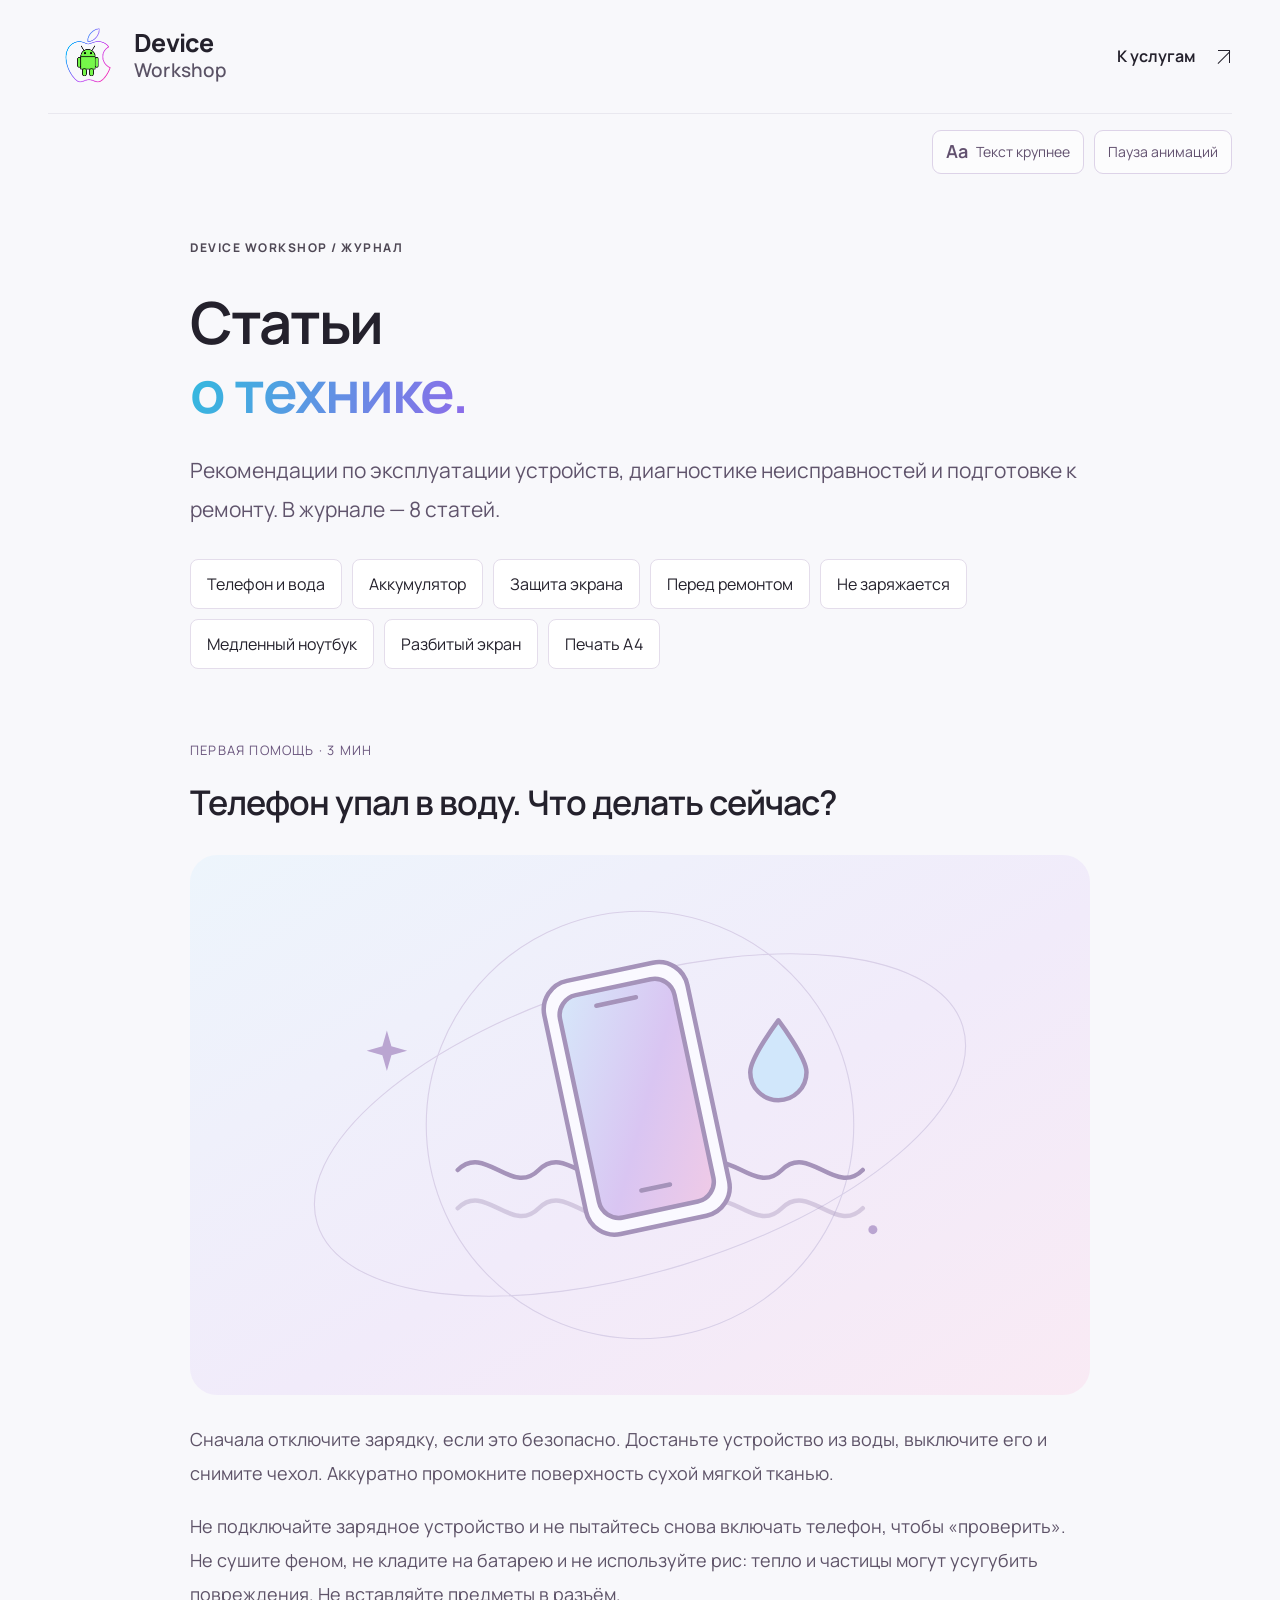
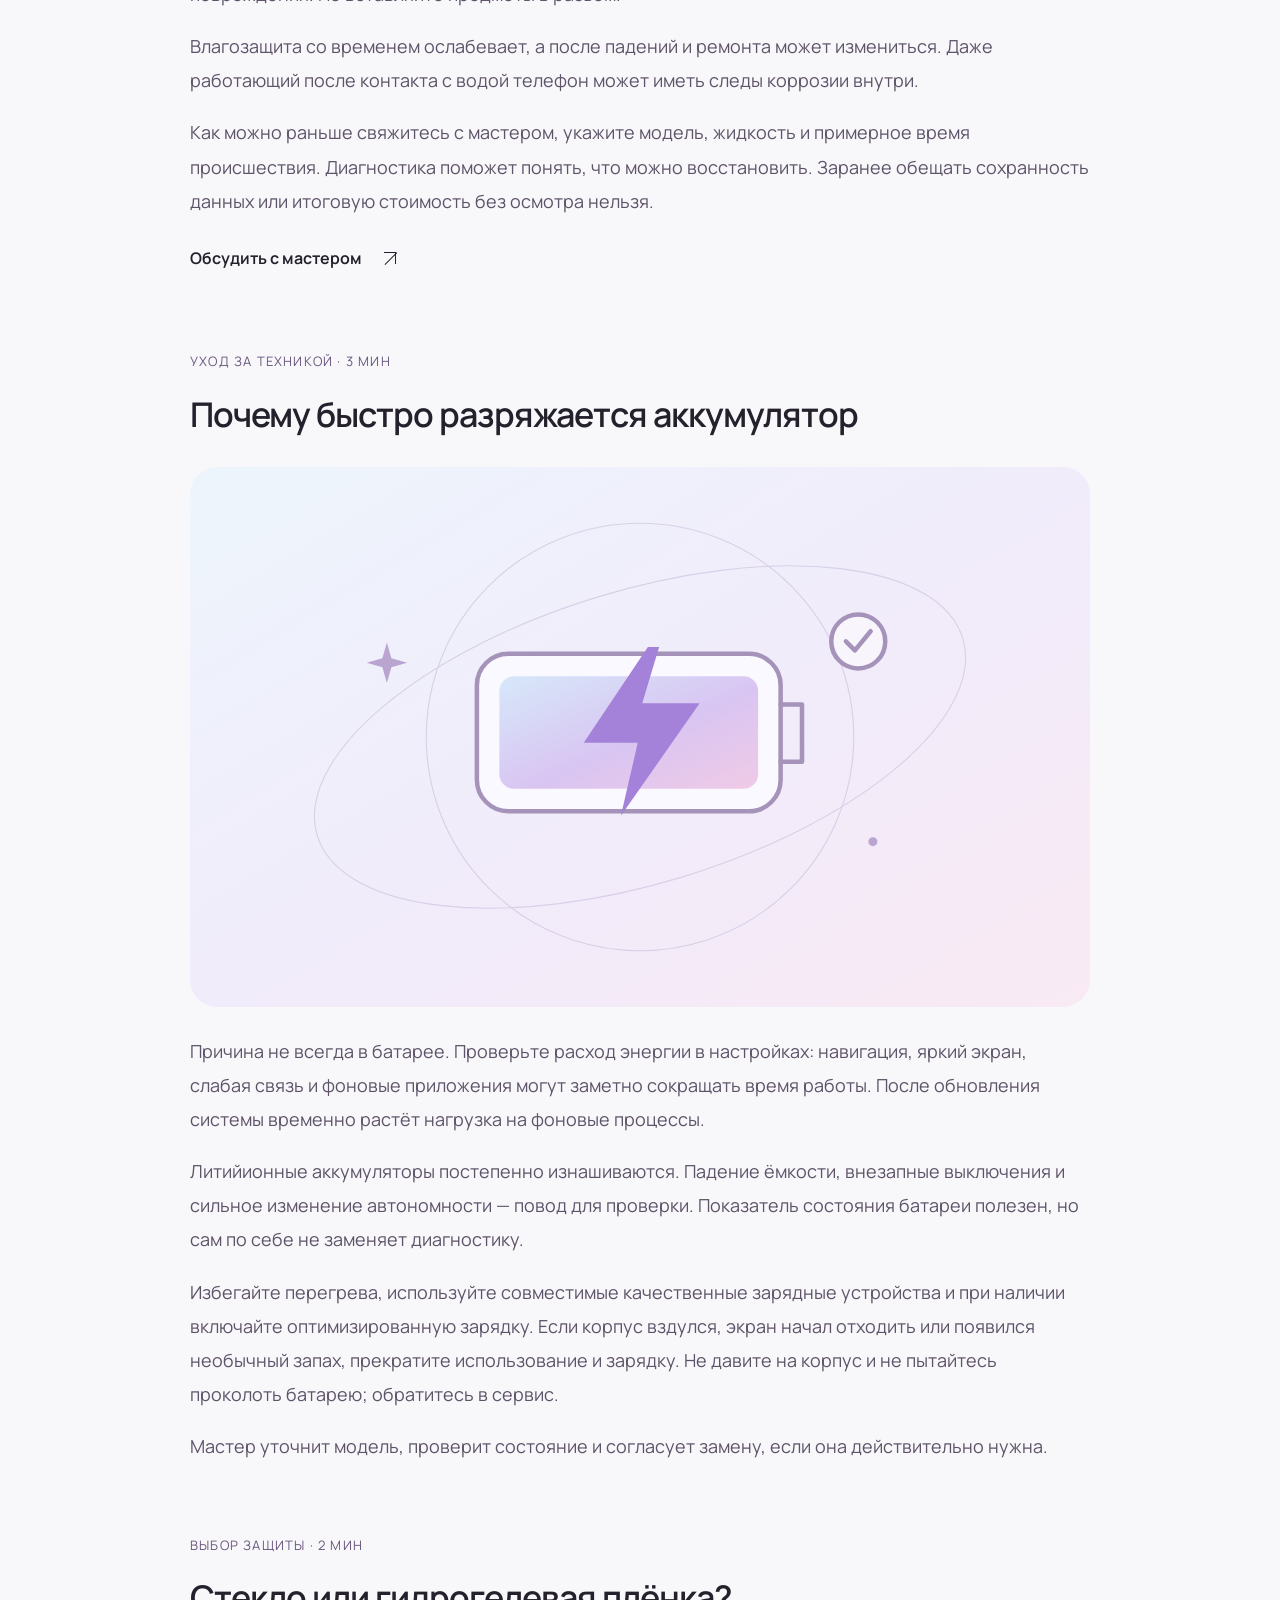
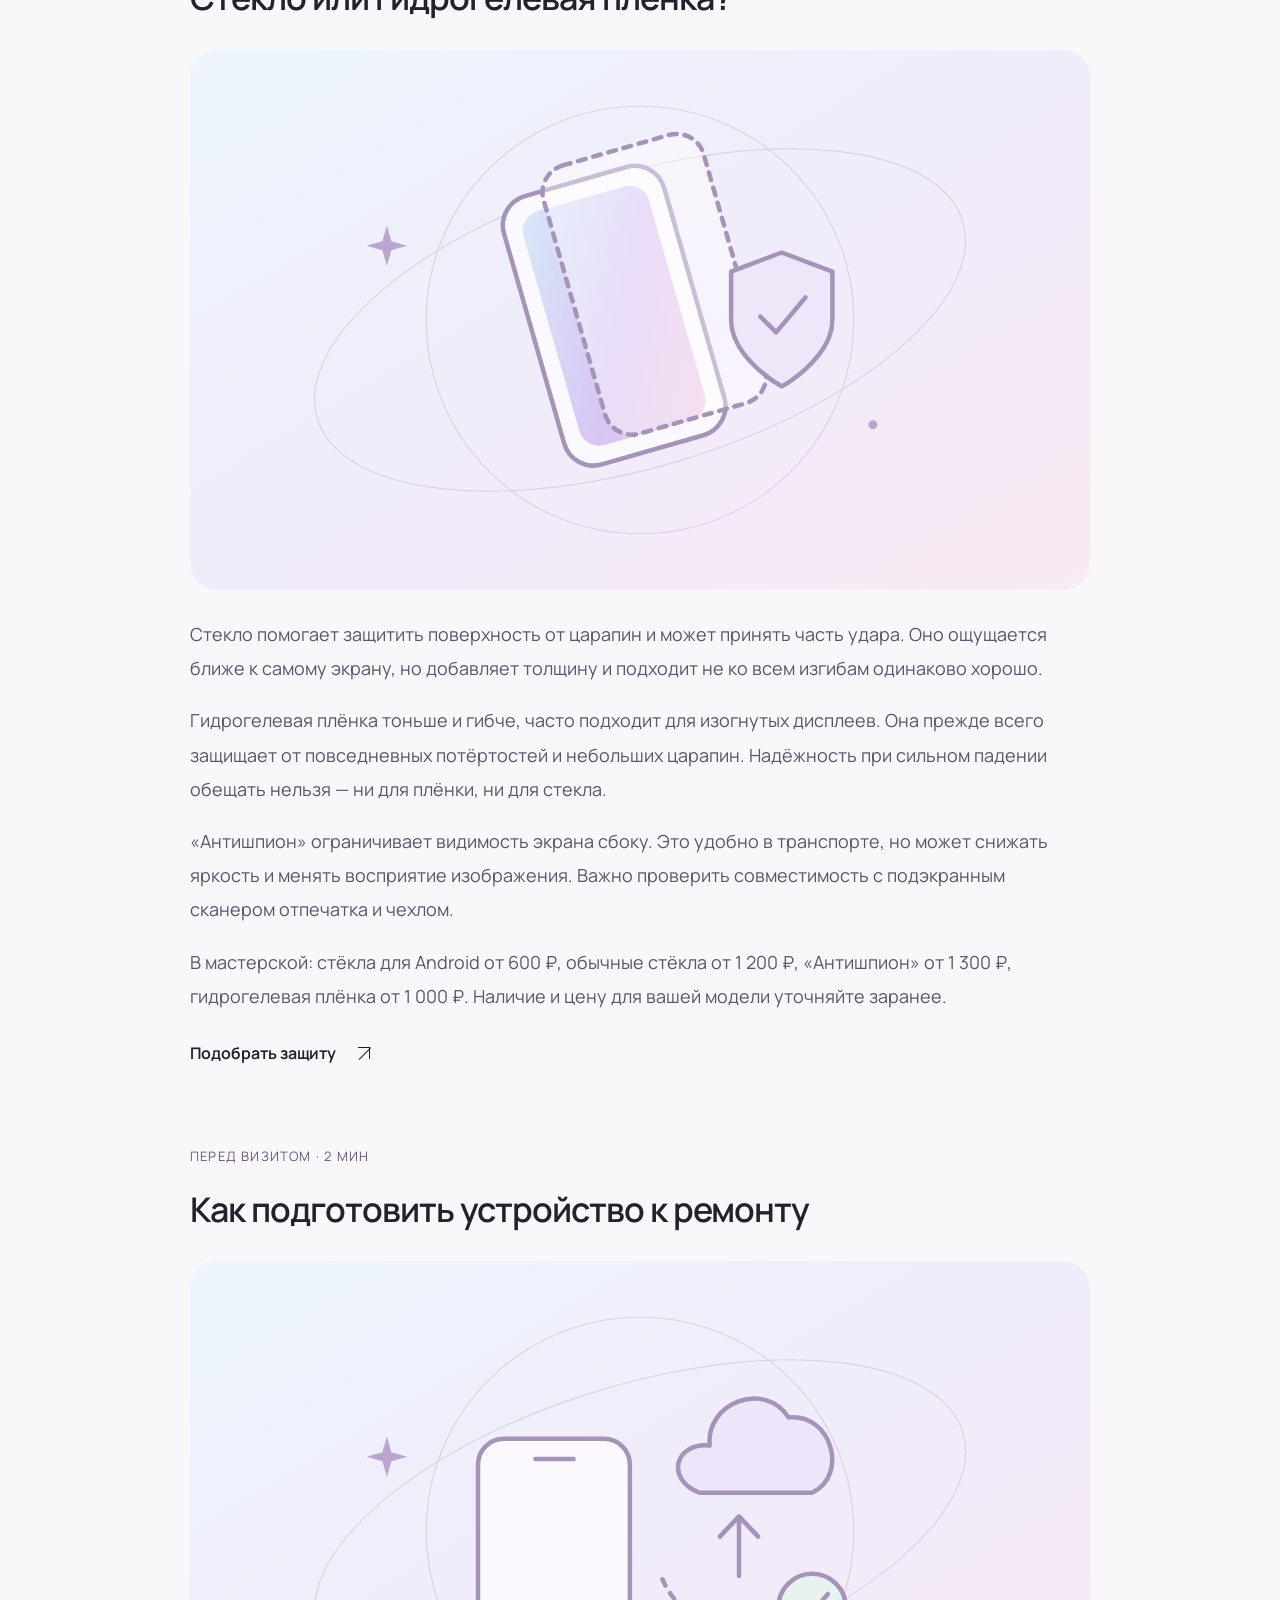
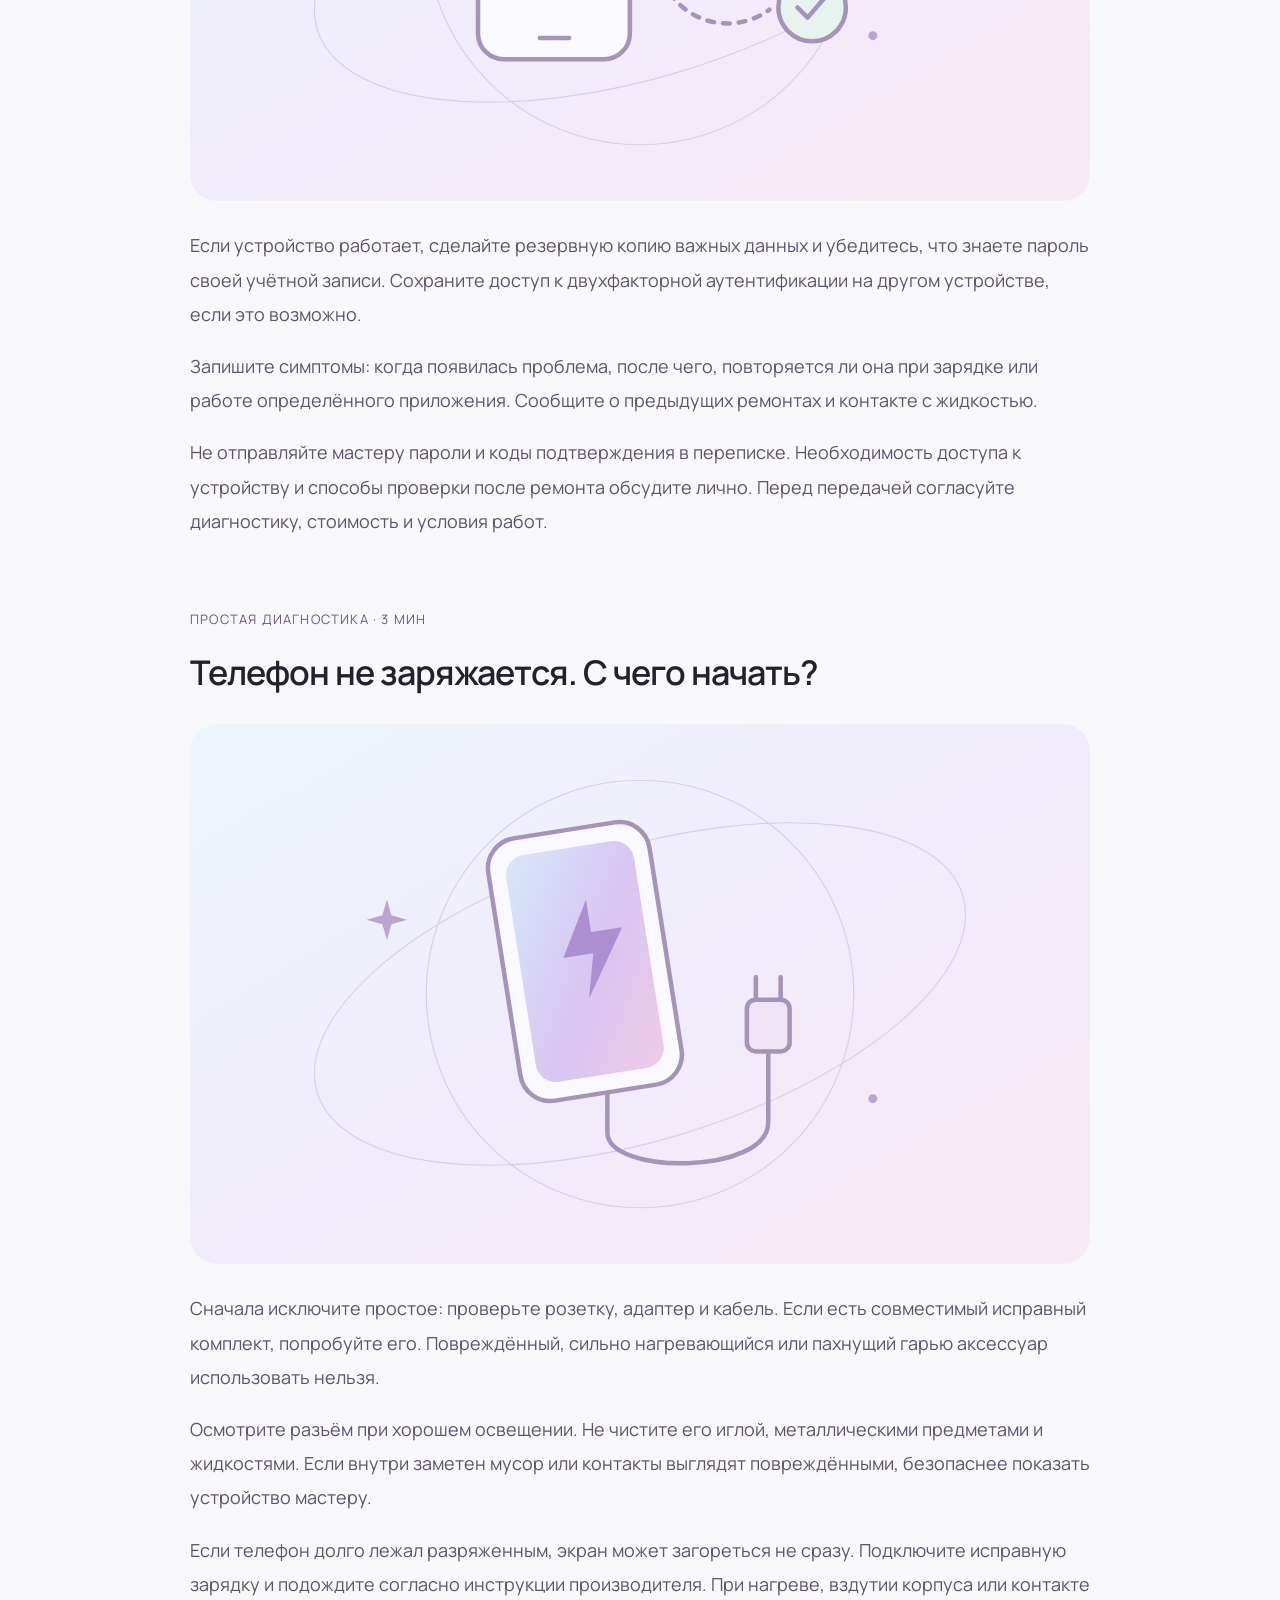
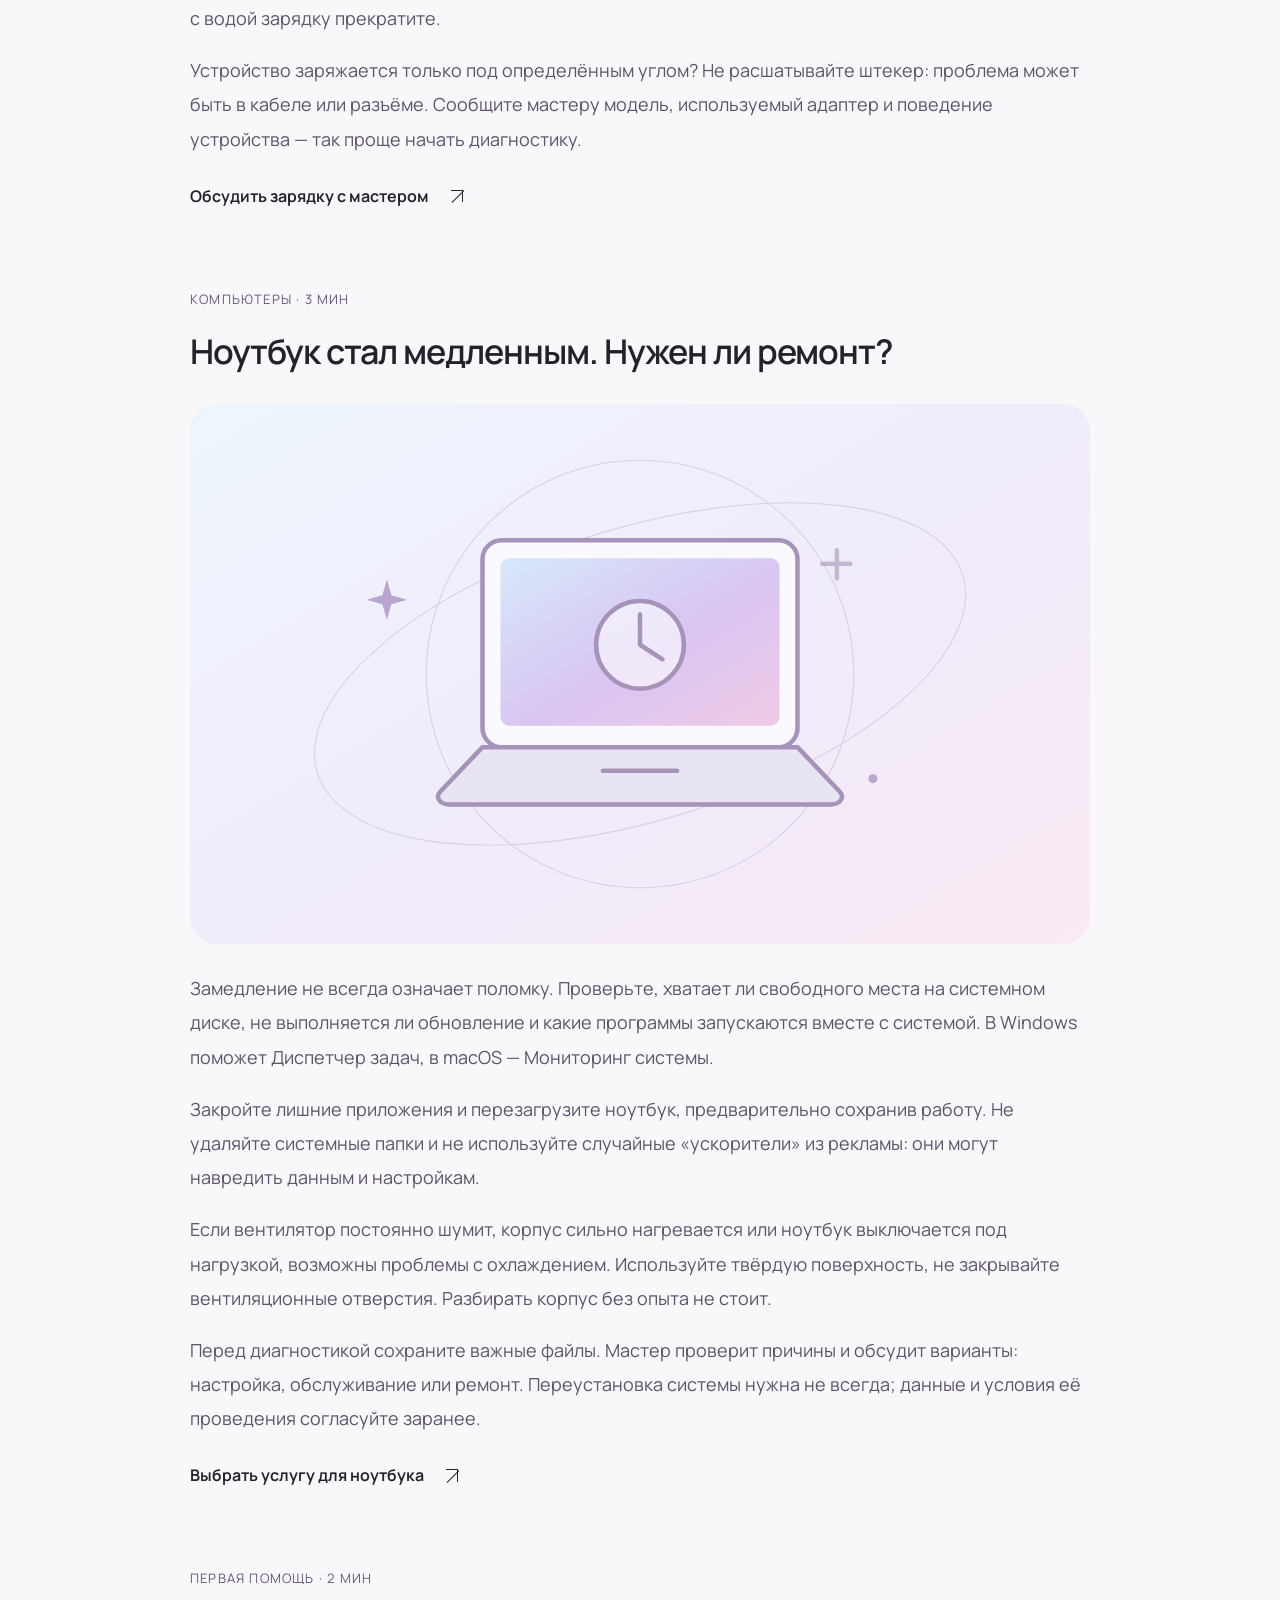
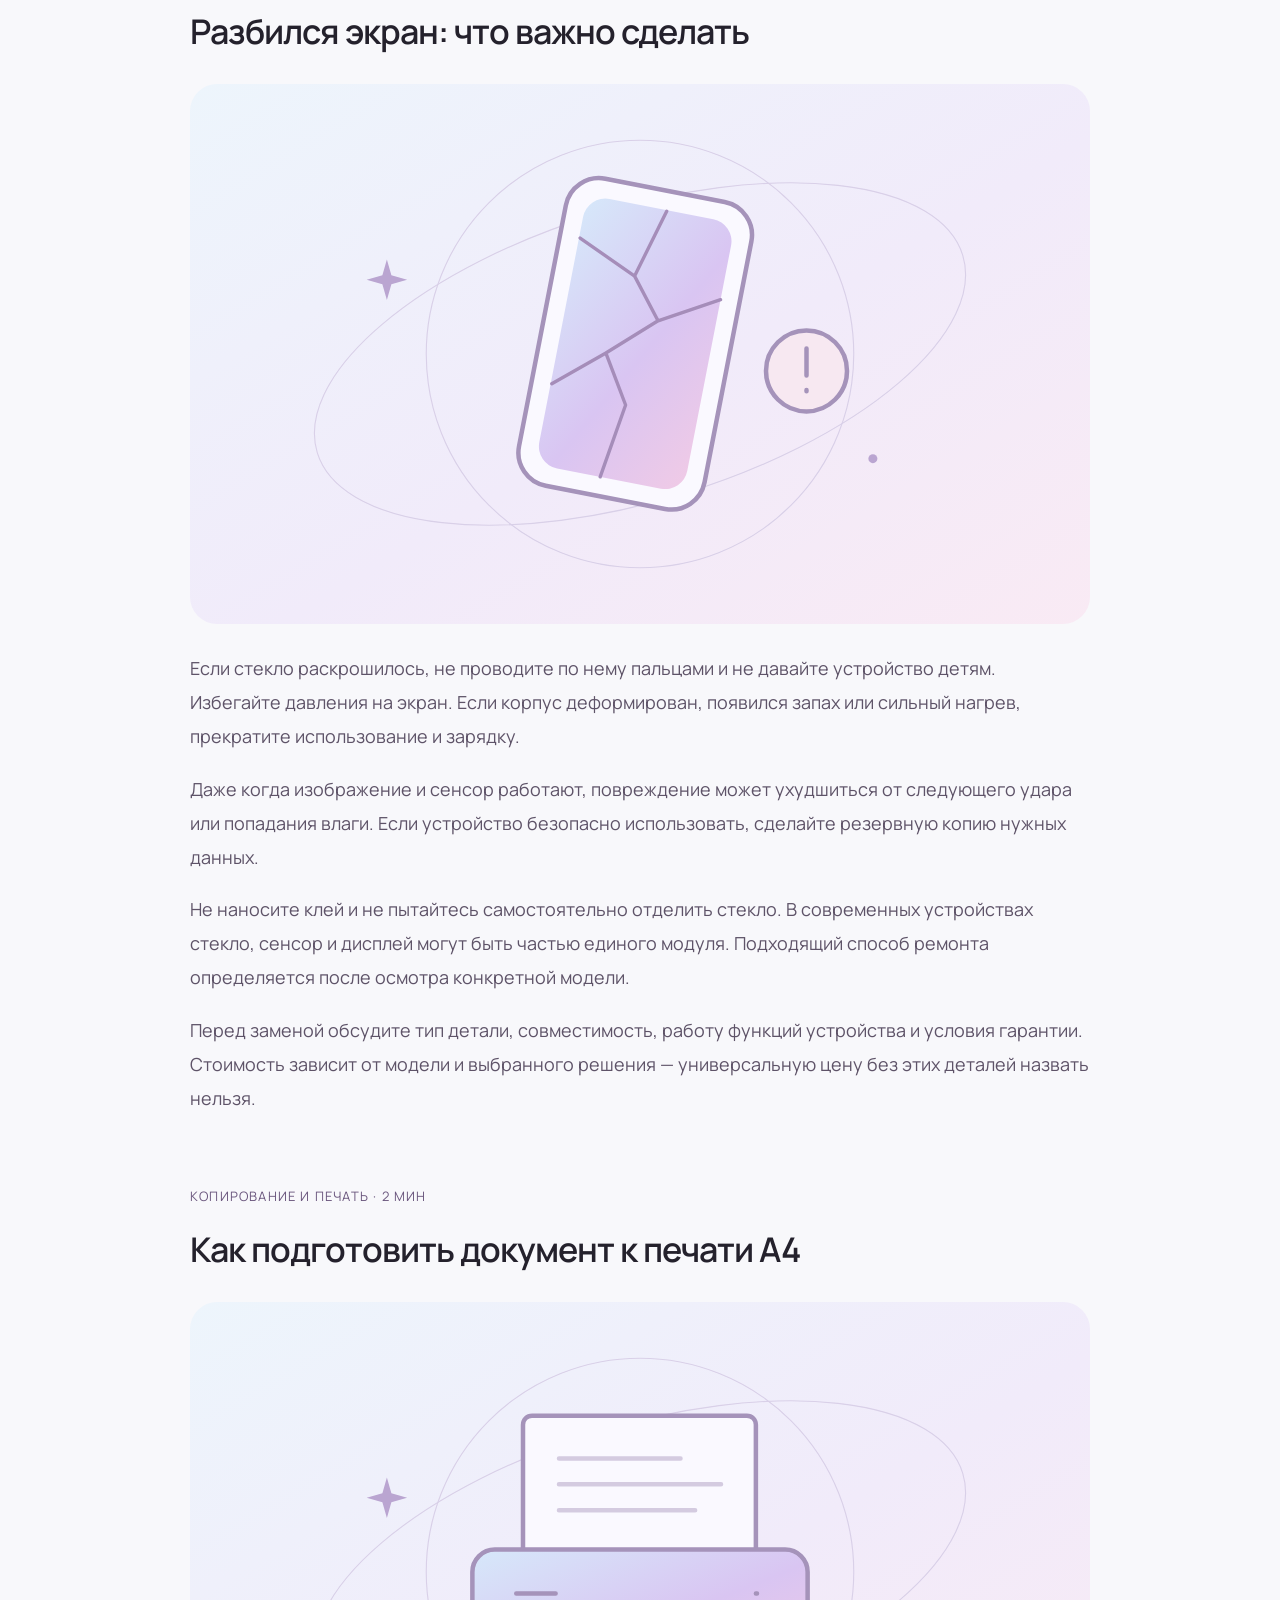
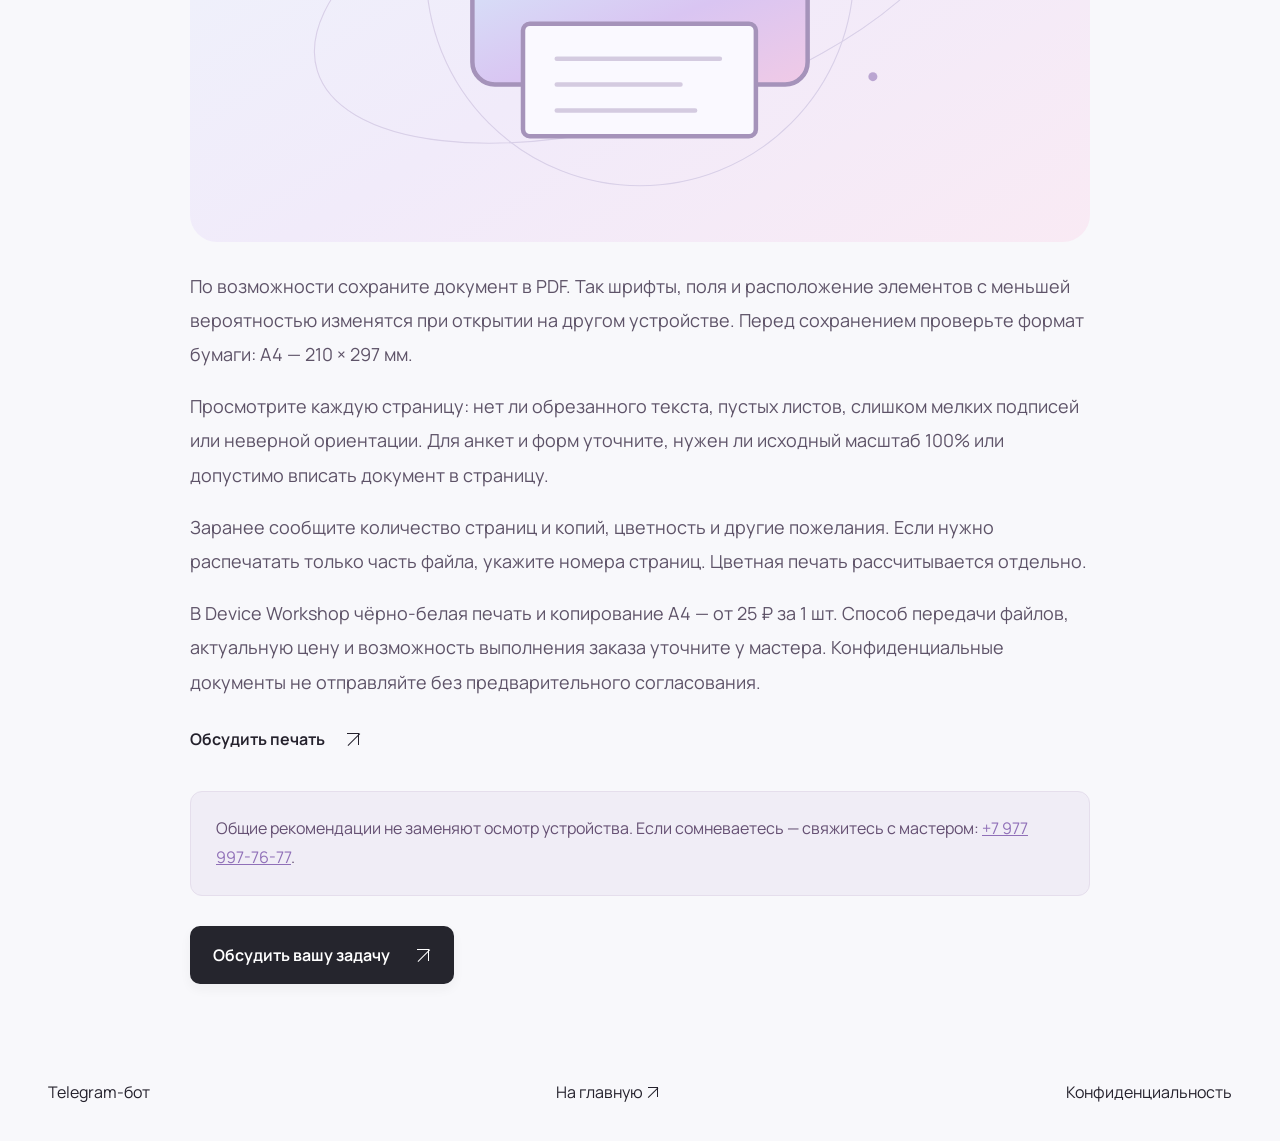
==== commit 9cb4620d: "Replace conversational slogans with restrained business copy" ====
--- a/articles.html
+++ b/articles.html
@@ -18,8 +18,8 @@
 <meta name="twitter:title" content="Журнал Device Workshop — советы по ремонту и уходу за техникой">
 <meta name="twitter:description" content="8 статей о телефонах и ноутбуках: вода, аккумулятор, защита экрана, зарядка, резервные копии и подготовка документов к печати А4.">
 <meta name="twitter:image" content="https://trofimmokrov-netizen.github.io/TigranSite/assets/og-cover.png">
-<script type="application/ld+json">{"@context":"https://schema.org","@type":"CollectionPage","@id":"https://trofimmokrov-netizen.github.io/TigranSite/articles.html","name":"Журнал Device Workshop","inLanguage":"ru-RU","url":"https://trofimmokrov-netizen.github.io/TigranSite/articles.html","hasPart":[{"@type":"Article","headline":"Телефон упал в воду. Что делать сейчас?","url":"https://trofimmokrov-netizen.github.io/TigranSite/articles.html#water","image":"https://trofimmokrov-netizen.github.io/TigranSite/assets/journal/water.svg","inLanguage":"ru-RU","dateModified":"2026-11-03","publisher":{"@type":"Organization","name":"Device Workshop","url":"https://trofimmokrov-netizen.github.io/TigranSite/","logo":{"@type":"ImageObject","url":"https://trofimmokrov-netizen.github.io/TigranSite/assets/brand/logo.png"}}},{"@type":"Article","headline":"Почему быстро садится аккумулятор","url":"https://trofimmokrov-netizen.github.io/TigranSite/articles.html#battery","image":"https://trofimmokrov-netizen.github.io/TigranSite/assets/journal/battery.svg","inLanguage":"ru-RU","dateModified":"2026-11-03","publisher":{"@type":"Organization","name":"Device Workshop","url":"https://trofimmokrov-netizen.github.io/TigranSite/","logo":{"@type":"ImageObject","url":"https://trofimmokrov-netizen.github.io/TigranSite/assets/brand/logo.png"}}},{"@type":"Article","headline":"Стекло или гидрогелевая плёнка?","url":"https://trofimmokrov-netizen.github.io/TigranSite/articles.html#protection","image":"https://trofimmokrov-netizen.github.io/TigranSite/assets/journal/protection.svg","inLanguage":"ru-RU","dateModified":"2026-11-03","publisher":{"@type":"Organization","name":"Device Workshop","url":"https://trofimmokrov-netizen.github.io/TigranSite/","logo":{"@type":"ImageObject","url":"https://trofimmokrov-netizen.github.io/TigranSite/assets/brand/logo.png"}}},{"@type":"Article","headline":"Как подготовить устройство к ремонту","url":"https://trofimmokrov-netizen.github.io/TigranSite/articles.html#backup","image":"https://trofimmokrov-netizen.github.io/TigranSite/assets/journal/backup.svg","inLanguage":"ru-RU","dateModified":"2026-11-03","publisher":{"@type":"Organization","name":"Device Workshop","url":"https://trofimmokrov-netizen.github.io/TigranSite/","logo":{"@type":"ImageObject","url":"https://trofimmokrov-netizen.github.io/TigranSite/assets/brand/logo.png"}}},{"@type":"Article","headline":"Телефон не заряжается. С чего начать?","url":"https://trofimmokrov-netizen.github.io/TigranSite/articles.html#charging","image":"https://trofimmokrov-netizen.github.io/TigranSite/assets/journal/charging.svg","inLanguage":"ru-RU","dateModified":"2026-11-03","publisher":{"@type":"Organization","name":"Device Workshop","url":"https://trofimmokrov-netizen.github.io/TigranSite/","logo":{"@type":"ImageObject","url":"https://trofimmokrov-netizen.github.io/TigranSite/assets/brand/logo.png"}}},{"@type":"Article","headline":"Ноутбук стал медленным. Нужен ли ремонт?","url":"https://trofimmokrov-netizen.github.io/TigranSite/articles.html#laptop","image":"https://trofimmokrov-netizen.github.io/TigranSite/assets/journal/laptop.svg","inLanguage":"ru-RU","dateModified":"2026-11-03","publisher":{"@type":"Organization","name":"Device Workshop","url":"https://trofimmokrov-netizen.github.io/TigranSite/","logo":{"@type":"ImageObject","url":"https://trofimmokrov-netizen.github.io/TigranSite/assets/brand/logo.png"}}},{"@type":"Article","headline":"Разбился экран: что важно сделать","url":"https://trofimmokrov-netizen.github.io/TigranSite/articles.html#display","image":"https://trofimmokrov-netizen.github.io/TigranSite/assets/journal/display.svg","inLanguage":"ru-RU","dateModified":"2026-11-03","publisher":{"@type":"Organization","name":"Device Workshop","url":"https://trofimmokrov-netizen.github.io/TigranSite/","logo":{"@type":"ImageObject","url":"https://trofimmokrov-netizen.github.io/TigranSite/assets/brand/logo.png"}}},{"@type":"Article","headline":"Как подготовить документ к печати А4","url":"https://trofimmokrov-netizen.github.io/TigranSite/articles.html#printing","image":"https://trofimmokrov-netizen.github.io/TigranSite/assets/journal/printing.svg","inLanguage":"ru-RU","dateModified":"2026-11-03","publisher":{"@type":"Organization","name":"Device Workshop","url":"https://trofimmokrov-netizen.github.io/TigranSite/","logo":{"@type":"ImageObject","url":"https://trofimmokrov-netizen.github.io/TigranSite/assets/brand/logo.png"}}}]}</script>
-</head><body><header class="header shell"><a class="brand" href="index.html"><img class="brand-logo" src="assets/brand/logo.png" alt="" width="96" height="96" decoding="async"><span class="brand-wordmark"><span class="brand-name">Device</span><span class="brand-sub">Workshop</span></span></a><a class="text-link" href="miniapp.html">К услугам <span class="arrow-icon" aria-hidden="true"></span></a></header><main class="reading-page shell"><div class="eyebrow">DEVICE WORKSHOP / ЖУРНАЛ</div><h1>Чуть больше<br><span class="gradient-text">заботы.</span></h1><p class="reading-lead">8 коротких статей о технике, которая каждый день рядом. Что проверить самостоятельно, когда обратиться к мастеру и как подготовиться к визиту.</p><nav class="reading-nav" aria-label="Темы журнала"><a href="#water">Телефон и вода</a><a href="#battery">Аккумулятор</a><a href="#protection">Защита экрана</a><a href="#backup">Перед ремонтом</a><a href="#charging">Не заряжается</a><a href="#laptop">Медленный ноутбук</a><a href="#display">Разбитый экран</a><a href="#printing">Печать А4</a></nav><article id="water"><span class="article-kicker">ПЕРВАЯ ПОМОЩЬ · 3 МИН</span><h2>Телефон упал в воду. Что делать сейчас?</h2><img class="article-cover" src="assets/journal/water.svg" alt="Иллюстрация: телефон и вода" width="800" height="480" loading="lazy" decoding="async"><p>Сначала отключите зарядку, если это безопасно. Достаньте устройство из воды, выключите его и снимите чехол. Аккуратно промокните поверхность сухой мягкой тканью.</p><p>Не подключайте зарядное устройство и не пытайтесь снова включать телефон, чтобы «проверить». Не сушите феном, не кладите на батарею и не используйте рис: тепло и частицы могут усугубить повреждения. Не вставляйте предметы в разъём.</p><p>Влагозащита со временем ослабевает, а после падений и ремонта может измениться. Даже работающий после контакта с водой телефон может иметь следы коррозии внутри.</p><p>Как можно раньше свяжитесь с мастером, укажите модель, жидкость и примерное время происшествия. Диагностика поможет понять, что можно восстановить. Заранее обещать сохранность данных или итоговую стоимость без осмотра нельзя.</p><a class="text-link" href="https://t.me/DeviceWorkshop">Обсудить с мастером <span class="arrow-icon" aria-hidden="true"></span></a></article><article id="battery"><span class="article-kicker">УХОД ЗА ТЕХНИКОЙ · 3 МИН</span><h2>Почему быстро садится аккумулятор</h2><img class="article-cover" src="assets/journal/battery.svg" alt="Иллюстрация: заряд аккумулятора" width="800" height="480" loading="lazy" decoding="async"><p>Причина не всегда в батарее. Проверьте расход энергии в настройках: навигация, яркий экран, слабая связь и фоновые приложения могут заметно сокращать время работы. После обновления системы временно растёт нагрузка на фоновые процессы.</p><p>Литийионные аккумуляторы постепенно изнашиваются. Падение ёмкости, внезапные выключения и сильное изменение автономности — повод для проверки. Показатель состояния батареи полезен, но сам по себе не заменяет диагностику.</p><p>Избегайте перегрева, используйте совместимые качественные зарядные устройства и при наличии включайте оптимизированную зарядку. Если корпус вздулся, экран начал отходить или появился необычный запах, прекратите использование и зарядку. Не давите на корпус и не пытайтесь проколоть батарею; обратитесь в сервис.</p><p>Мастер уточнит модель, проверит состояние и согласует замену, если она действительно нужна.</p></article><article id="protection"><span class="article-kicker">ВЫБОР ЗАЩИТЫ · 2 МИН</span><h2>Стекло или гидрогелевая плёнка?</h2><img class="article-cover" src="assets/journal/protection.svg" alt="Иллюстрация: защита экрана" width="800" height="480" loading="lazy" decoding="async"><p>Стекло помогает защитить поверхность от царапин и может принять часть удара. Оно ощущается ближе к самому экрану, но добавляет толщину и подходит не ко всем изгибам одинаково хорошо.</p><p>Гидрогелевая плёнка тоньше и гибче, часто подходит для изогнутых дисплеев. Она прежде всего защищает от повседневных потёртостей и небольших царапин. Надёжность при сильном падении обещать нельзя — ни для плёнки, ни для стекла.</p><p>«Антишпион» ограничивает видимость экрана сбоку. Это удобно в транспорте, но может снижать яркость и менять восприятие изображения. Важно проверить совместимость с подэкранным сканером отпечатка и чехлом.</p><p>В мастерской: стёкла для Android от 600 ₽, обычные стёкла от 1 200 ₽, «Антишпион» от 1 300 ₽, гидрогелевая плёнка от 1 000 ₽. Наличие и цену для вашей модели уточняйте заранее.</p><a class="text-link" href="miniapp.html">Подобрать защиту <span class="arrow-icon" aria-hidden="true"></span></a></article><article id="backup"><span class="article-kicker">ПЕРЕД ВИЗИТОМ · 2 МИН</span><h2>Как подготовить устройство к ремонту</h2><img class="article-cover" src="assets/journal/backup.svg" alt="Иллюстрация: резервная копия данных" width="800" height="480" loading="lazy" decoding="async"><p>Если устройство работает, сделайте резервную копию важных данных и убедитесь, что знаете пароль своей учётной записи. Сохраните доступ к двухфакторной аутентификации на другом устройстве, если это возможно.</p><p>Запишите симптомы: когда появилась проблема, после чего, повторяется ли она при зарядке или работе определённого приложения. Сообщите о предыдущих ремонтах и контакте с жидкостью.</p><p>Не отправляйте мастеру пароли и коды подтверждения в переписке. Необходимость доступа к устройству и способы проверки после ремонта обсудите лично. Перед передачей согласуйте диагностику, стоимость и условия работ.</p></article><article id="charging"><span class="article-kicker">ПРОСТАЯ ДИАГНОСТИКА · 3 МИН</span><h2>Телефон не заряжается. С чего начать?</h2><img class="article-cover" src="assets/journal/charging.svg" alt="Иллюстрация: телефон и зарядный кабель" width="800" height="480" loading="lazy" decoding="async"><p>Сначала исключите простое: проверьте розетку, адаптер и кабель. Если есть совместимый исправный комплект, попробуйте его. Повреждённый, сильно нагревающийся или пахнущий гарью аксессуар использовать нельзя.</p><p>Осмотрите разъём при хорошем освещении. Не чистите его иглой, металлическими предметами и жидкостями. Если внутри заметен мусор или контакты выглядят повреждёнными, безопаснее показать устройство мастеру.</p><p>Если телефон долго лежал разряженным, экран может загореться не сразу. Подключите исправную зарядку и подождите согласно инструкции производителя. При нагреве, вздутии корпуса или контакте с водой зарядку прекратите.</p><p>Устройство заряжается только под определённым углом? Не расшатывайте штекер: проблема может быть в кабеле или разъёме. Сообщите мастеру модель, используемый адаптер и поведение устройства — так проще начать диагностику.</p><a class="text-link" href="https://t.me/DeviceWorkshop">Обсудить зарядку с мастером <span class="arrow-icon" aria-hidden="true"></span></a></article>
+<script type="application/ld+json">{"@context":"https://schema.org","@type":"CollectionPage","@id":"https://trofimmokrov-netizen.github.io/TigranSite/articles.html","name":"Журнал Device Workshop","inLanguage":"ru-RU","url":"https://trofimmokrov-netizen.github.io/TigranSite/articles.html","hasPart":[{"@type":"Article","headline":"Телефон упал в воду. Что делать сейчас?","url":"https://trofimmokrov-netizen.github.io/TigranSite/articles.html#water","image":"https://trofimmokrov-netizen.github.io/TigranSite/assets/journal/water.svg","inLanguage":"ru-RU","dateModified":"2026-11-03","publisher":{"@type":"Organization","name":"Device Workshop","url":"https://trofimmokrov-netizen.github.io/TigranSite/","logo":{"@type":"ImageObject","url":"https://trofimmokrov-netizen.github.io/TigranSite/assets/brand/logo.png"}}},{"@type":"Article","headline":"Почему быстро разряжается аккумулятор","url":"https://trofimmokrov-netizen.github.io/TigranSite/articles.html#battery","image":"https://trofimmokrov-netizen.github.io/TigranSite/assets/journal/battery.svg","inLanguage":"ru-RU","dateModified":"2026-11-03","publisher":{"@type":"Organization","name":"Device Workshop","url":"https://trofimmokrov-netizen.github.io/TigranSite/","logo":{"@type":"ImageObject","url":"https://trofimmokrov-netizen.github.io/TigranSite/assets/brand/logo.png"}}},{"@type":"Article","headline":"Стекло или гидрогелевая плёнка?","url":"https://trofimmokrov-netizen.github.io/TigranSite/articles.html#protection","image":"https://trofimmokrov-netizen.github.io/TigranSite/assets/journal/protection.svg","inLanguage":"ru-RU","dateModified":"2026-11-03","publisher":{"@type":"Organization","name":"Device Workshop","url":"https://trofimmokrov-netizen.github.io/TigranSite/","logo":{"@type":"ImageObject","url":"https://trofimmokrov-netizen.github.io/TigranSite/assets/brand/logo.png"}}},{"@type":"Article","headline":"Как подготовить устройство к ремонту","url":"https://trofimmokrov-netizen.github.io/TigranSite/articles.html#backup","image":"https://trofimmokrov-netizen.github.io/TigranSite/assets/journal/backup.svg","inLanguage":"ru-RU","dateModified":"2026-11-03","publisher":{"@type":"Organization","name":"Device Workshop","url":"https://trofimmokrov-netizen.github.io/TigranSite/","logo":{"@type":"ImageObject","url":"https://trofimmokrov-netizen.github.io/TigranSite/assets/brand/logo.png"}}},{"@type":"Article","headline":"Телефон не заряжается. С чего начать?","url":"https://trofimmokrov-netizen.github.io/TigranSite/articles.html#charging","image":"https://trofimmokrov-netizen.github.io/TigranSite/assets/journal/charging.svg","inLanguage":"ru-RU","dateModified":"2026-11-03","publisher":{"@type":"Organization","name":"Device Workshop","url":"https://trofimmokrov-netizen.github.io/TigranSite/","logo":{"@type":"ImageObject","url":"https://trofimmokrov-netizen.github.io/TigranSite/assets/brand/logo.png"}}},{"@type":"Article","headline":"Ноутбук стал медленным. Нужен ли ремонт?","url":"https://trofimmokrov-netizen.github.io/TigranSite/articles.html#laptop","image":"https://trofimmokrov-netizen.github.io/TigranSite/assets/journal/laptop.svg","inLanguage":"ru-RU","dateModified":"2026-11-03","publisher":{"@type":"Organization","name":"Device Workshop","url":"https://trofimmokrov-netizen.github.io/TigranSite/","logo":{"@type":"ImageObject","url":"https://trofimmokrov-netizen.github.io/TigranSite/assets/brand/logo.png"}}},{"@type":"Article","headline":"Разбился экран: что важно сделать","url":"https://trofimmokrov-netizen.github.io/TigranSite/articles.html#display","image":"https://trofimmokrov-netizen.github.io/TigranSite/assets/journal/display.svg","inLanguage":"ru-RU","dateModified":"2026-11-03","publisher":{"@type":"Organization","name":"Device Workshop","url":"https://trofimmokrov-netizen.github.io/TigranSite/","logo":{"@type":"ImageObject","url":"https://trofimmokrov-netizen.github.io/TigranSite/assets/brand/logo.png"}}},{"@type":"Article","headline":"Как подготовить документ к печати А4","url":"https://trofimmokrov-netizen.github.io/TigranSite/articles.html#printing","image":"https://trofimmokrov-netizen.github.io/TigranSite/assets/journal/printing.svg","inLanguage":"ru-RU","dateModified":"2026-11-03","publisher":{"@type":"Organization","name":"Device Workshop","url":"https://trofimmokrov-netizen.github.io/TigranSite/","logo":{"@type":"ImageObject","url":"https://trofimmokrov-netizen.github.io/TigranSite/assets/brand/logo.png"}}}]}</script>
+</head><body><header class="header shell"><a class="brand" href="index.html"><img class="brand-logo" src="assets/brand/logo.png" alt="" width="96" height="96" decoding="async"><span class="brand-wordmark"><span class="brand-name">Device</span><span class="brand-sub">Workshop</span></span></a><a class="text-link" href="miniapp.html">К услугам <span class="arrow-icon" aria-hidden="true"></span></a></header><main class="reading-page shell"><div class="eyebrow">DEVICE WORKSHOP / ЖУРНАЛ</div><h1>Статьи<br><span class="gradient-text">о технике.</span></h1><p class="reading-lead">Рекомендации по эксплуатации устройств, диагностике неисправностей и подготовке к ремонту. В журнале — 8 статей.</p><nav class="reading-nav" aria-label="Темы журнала"><a href="#water">Телефон и вода</a><a href="#battery">Аккумулятор</a><a href="#protection">Защита экрана</a><a href="#backup">Перед ремонтом</a><a href="#charging">Не заряжается</a><a href="#laptop">Медленный ноутбук</a><a href="#display">Разбитый экран</a><a href="#printing">Печать А4</a></nav><article id="water"><span class="article-kicker">ПЕРВАЯ ПОМОЩЬ · 3 МИН</span><h2>Телефон упал в воду. Что делать сейчас?</h2><img class="article-cover" src="assets/journal/water.svg" alt="Иллюстрация: телефон и вода" width="800" height="480" loading="lazy" decoding="async"><p>Сначала отключите зарядку, если это безопасно. Достаньте устройство из воды, выключите его и снимите чехол. Аккуратно промокните поверхность сухой мягкой тканью.</p><p>Не подключайте зарядное устройство и не пытайтесь снова включать телефон, чтобы «проверить». Не сушите феном, не кладите на батарею и не используйте рис: тепло и частицы могут усугубить повреждения. Не вставляйте предметы в разъём.</p><p>Влагозащита со временем ослабевает, а после падений и ремонта может измениться. Даже работающий после контакта с водой телефон может иметь следы коррозии внутри.</p><p>Как можно раньше свяжитесь с мастером, укажите модель, жидкость и примерное время происшествия. Диагностика поможет понять, что можно восстановить. Заранее обещать сохранность данных или итоговую стоимость без осмотра нельзя.</p><a class="text-link" href="https://t.me/DeviceWorkshop">Обсудить с мастером <span class="arrow-icon" aria-hidden="true"></span></a></article><article id="battery"><span class="article-kicker">УХОД ЗА ТЕХНИКОЙ · 3 МИН</span><h2>Почему быстро разряжается аккумулятор</h2><img class="article-cover" src="assets/journal/battery.svg" alt="Иллюстрация: заряд аккумулятора" width="800" height="480" loading="lazy" decoding="async"><p>Причина не всегда в батарее. Проверьте расход энергии в настройках: навигация, яркий экран, слабая связь и фоновые приложения могут заметно сокращать время работы. После обновления системы временно растёт нагрузка на фоновые процессы.</p><p>Литийионные аккумуляторы постепенно изнашиваются. Падение ёмкости, внезапные выключения и сильное изменение автономности — повод для проверки. Показатель состояния батареи полезен, но сам по себе не заменяет диагностику.</p><p>Избегайте перегрева, используйте совместимые качественные зарядные устройства и при наличии включайте оптимизированную зарядку. Если корпус вздулся, экран начал отходить или появился необычный запах, прекратите использование и зарядку. Не давите на корпус и не пытайтесь проколоть батарею; обратитесь в сервис.</p><p>Мастер уточнит модель, проверит состояние и согласует замену, если она действительно нужна.</p></article><article id="protection"><span class="article-kicker">ВЫБОР ЗАЩИТЫ · 2 МИН</span><h2>Стекло или гидрогелевая плёнка?</h2><img class="article-cover" src="assets/journal/protection.svg" alt="Иллюстрация: защита экрана" width="800" height="480" loading="lazy" decoding="async"><p>Стекло помогает защитить поверхность от царапин и может принять часть удара. Оно ощущается ближе к самому экрану, но добавляет толщину и подходит не ко всем изгибам одинаково хорошо.</p><p>Гидрогелевая плёнка тоньше и гибче, часто подходит для изогнутых дисплеев. Она прежде всего защищает от повседневных потёртостей и небольших царапин. Надёжность при сильном падении обещать нельзя — ни для плёнки, ни для стекла.</p><p>«Антишпион» ограничивает видимость экрана сбоку. Это удобно в транспорте, но может снижать яркость и менять восприятие изображения. Важно проверить совместимость с подэкранным сканером отпечатка и чехлом.</p><p>В мастерской: стёкла для Android от 600 ₽, обычные стёкла от 1 200 ₽, «Антишпион» от 1 300 ₽, гидрогелевая плёнка от 1 000 ₽. Наличие и цену для вашей модели уточняйте заранее.</p><a class="text-link" href="miniapp.html">Подобрать защиту <span class="arrow-icon" aria-hidden="true"></span></a></article><article id="backup"><span class="article-kicker">ПЕРЕД ВИЗИТОМ · 2 МИН</span><h2>Как подготовить устройство к ремонту</h2><img class="article-cover" src="assets/journal/backup.svg" alt="Иллюстрация: резервная копия данных" width="800" height="480" loading="lazy" decoding="async"><p>Если устройство работает, сделайте резервную копию важных данных и убедитесь, что знаете пароль своей учётной записи. Сохраните доступ к двухфакторной аутентификации на другом устройстве, если это возможно.</p><p>Запишите симптомы: когда появилась проблема, после чего, повторяется ли она при зарядке или работе определённого приложения. Сообщите о предыдущих ремонтах и контакте с жидкостью.</p><p>Не отправляйте мастеру пароли и коды подтверждения в переписке. Необходимость доступа к устройству и способы проверки после ремонта обсудите лично. Перед передачей согласуйте диагностику, стоимость и условия работ.</p></article><article id="charging"><span class="article-kicker">ПРОСТАЯ ДИАГНОСТИКА · 3 МИН</span><h2>Телефон не заряжается. С чего начать?</h2><img class="article-cover" src="assets/journal/charging.svg" alt="Иллюстрация: телефон и зарядный кабель" width="800" height="480" loading="lazy" decoding="async"><p>Сначала исключите простое: проверьте розетку, адаптер и кабель. Если есть совместимый исправный комплект, попробуйте его. Повреждённый, сильно нагревающийся или пахнущий гарью аксессуар использовать нельзя.</p><p>Осмотрите разъём при хорошем освещении. Не чистите его иглой, металлическими предметами и жидкостями. Если внутри заметен мусор или контакты выглядят повреждёнными, безопаснее показать устройство мастеру.</p><p>Если телефон долго лежал разряженным, экран может загореться не сразу. Подключите исправную зарядку и подождите согласно инструкции производителя. При нагреве, вздутии корпуса или контакте с водой зарядку прекратите.</p><p>Устройство заряжается только под определённым углом? Не расшатывайте штекер: проблема может быть в кабеле или разъёме. Сообщите мастеру модель, используемый адаптер и поведение устройства — так проще начать диагностику.</p><a class="text-link" href="https://t.me/DeviceWorkshop">Обсудить зарядку с мастером <span class="arrow-icon" aria-hidden="true"></span></a></article>
 <article id="laptop"><span class="article-kicker">КОМПЬЮТЕРЫ · 3 МИН</span><h2>Ноутбук стал медленным. Нужен ли ремонт?</h2><img class="article-cover" src="assets/journal/laptop.svg" alt="Иллюстрация: ноутбук и время отклика" width="800" height="480" loading="lazy" decoding="async"><p>Замедление не всегда означает поломку. Проверьте, хватает ли свободного места на системном диске, не выполняется ли обновление и какие программы запускаются вместе с системой. В Windows поможет Диспетчер задач, в macOS — Мониторинг системы.</p><p>Закройте лишние приложения и перезагрузите ноутбук, предварительно сохранив работу. Не удаляйте системные папки и не используйте случайные «ускорители» из рекламы: они могут навредить данным и настройкам.</p><p>Если вентилятор постоянно шумит, корпус сильно нагревается или ноутбук выключается под нагрузкой, возможны проблемы с охлаждением. Используйте твёрдую поверхность, не закрывайте вентиляционные отверстия. Разбирать корпус без опыта не стоит.</p><p>Перед диагностикой сохраните важные файлы. Мастер проверит причины и обсудит варианты: настройка, обслуживание или ремонт. Переустановка системы нужна не всегда; данные и условия её проведения согласуйте заранее.</p><a class="text-link" href="miniapp.html">Выбрать услугу для ноутбука <span class="arrow-icon" aria-hidden="true"></span></a></article>
 <article id="display"><span class="article-kicker">ПЕРВАЯ ПОМОЩЬ · 2 МИН</span><h2>Разбился экран: что важно сделать</h2><img class="article-cover" src="assets/journal/display.svg" alt="Иллюстрация: повреждение экрана" width="800" height="480" loading="lazy" decoding="async"><p>Если стекло раскрошилось, не проводите по нему пальцами и не давайте устройство детям. Избегайте давления на экран. Если корпус деформирован, появился запах или сильный нагрев, прекратите использование и зарядку.</p><p>Даже когда изображение и сенсор работают, повреждение может ухудшиться от следующего удара или попадания влаги. Если устройство безопасно использовать, сделайте резервную копию нужных данных.</p><p>Не наносите клей и не пытайтесь самостоятельно отделить стекло. В современных устройствах стекло, сенсор и дисплей могут быть частью единого модуля. Подходящий способ ремонта определяется после осмотра конкретной модели.</p><p>Перед заменой обсудите тип детали, совместимость, работу функций устройства и условия гарантии. Стоимость зависит от модели и выбранного решения — универсальную цену без этих деталей назвать нельзя.</p></article>
-<article id="printing"><span class="article-kicker">ПОЛЕЗНОЕ РЯДОМ · 2 МИН</span><h2>Как подготовить документ к печати А4</h2><img class="article-cover" src="assets/journal/printing.svg" alt="Иллюстрация: документы и принтер" width="800" height="480" loading="lazy" decoding="async"><p>По возможности сохраните документ в PDF. Так шрифты, поля и расположение элементов с меньшей вероятностью изменятся при открытии на другом устройстве. Перед сохранением проверьте формат бумаги: А4 — 210 × 297 мм.</p><p>Просмотрите каждую страницу: нет ли обрезанного текста, пустых листов, слишком мелких подписей или неверной ориентации. Для анкет и форм уточните, нужен ли исходный масштаб 100% или допустимо вписать документ в страницу.</p><p>Заранее сообщите количество страниц и копий, цветность и другие пожелания. Если нужно распечатать только часть файла, укажите номера страниц. Цветная печать рассчитывается отдельно.</p><p>В Device Workshop чёрно-белая печать и копирование А4 — от 25 ₽ за 1 шт. Способ передачи файлов, актуальную цену и возможность выполнения заказа уточните у мастера. Конфиденциальные документы не отправляйте без предварительного согласования.</p><a class="text-link" href="https://t.me/DeviceWorkshop">Обсудить печать <span class="arrow-icon" aria-hidden="true"></span></a></article><aside class="document-note">Общие рекомендации не заменяют осмотр устройства. Если сомневаетесь — свяжитесь с мастером: <a href="tel:+79779977677">+7 977 997-76-77</a>.</aside><a class="button button-dark" href="miniapp.html">Обсудить вашу задачу <span class="arrow-icon" aria-hidden="true"></span></a></main><footer class="footer shell"><a href="https://t.me/DeviceWorkshop_bot?start=journal">Telegram-бот</a><a href="index.html">На главную <span class="arrow-icon" aria-hidden="true"></span></a><a href="privacy.html">Конфиденциальность</a></footer></body></html>
+<article id="printing"><span class="article-kicker">КОПИРОВАНИЕ И ПЕЧАТЬ · 2 МИН</span><h2>Как подготовить документ к печати А4</h2><img class="article-cover" src="assets/journal/printing.svg" alt="Иллюстрация: документы и принтер" width="800" height="480" loading="lazy" decoding="async"><p>По возможности сохраните документ в PDF. Так шрифты, поля и расположение элементов с меньшей вероятностью изменятся при открытии на другом устройстве. Перед сохранением проверьте формат бумаги: А4 — 210 × 297 мм.</p><p>Просмотрите каждую страницу: нет ли обрезанного текста, пустых листов, слишком мелких подписей или неверной ориентации. Для анкет и форм уточните, нужен ли исходный масштаб 100% или допустимо вписать документ в страницу.</p><p>Заранее сообщите количество страниц и копий, цветность и другие пожелания. Если нужно распечатать только часть файла, укажите номера страниц. Цветная печать рассчитывается отдельно.</p><p>В Device Workshop чёрно-белая печать и копирование А4 — от 25 ₽ за 1 шт. Способ передачи файлов, актуальную цену и возможность выполнения заказа уточните у мастера. Конфиденциальные документы не отправляйте без предварительного согласования.</p><a class="text-link" href="https://t.me/DeviceWorkshop">Обсудить печать <span class="arrow-icon" aria-hidden="true"></span></a></article><aside class="document-note">Общие рекомендации не заменяют осмотр устройства. Если сомневаетесь — свяжитесь с мастером: <a href="tel:+79779977677">+7 977 997-76-77</a>.</aside><a class="button button-dark" href="miniapp.html">Обсудить вашу задачу <span class="arrow-icon" aria-hidden="true"></span></a></main><footer class="footer shell"><a href="https://t.me/DeviceWorkshop_bot?start=journal">Telegram-бот</a><a href="index.html">На главную <span class="arrow-icon" aria-hidden="true"></span></a><a href="privacy.html">Конфиденциальность</a></footer></body></html>
